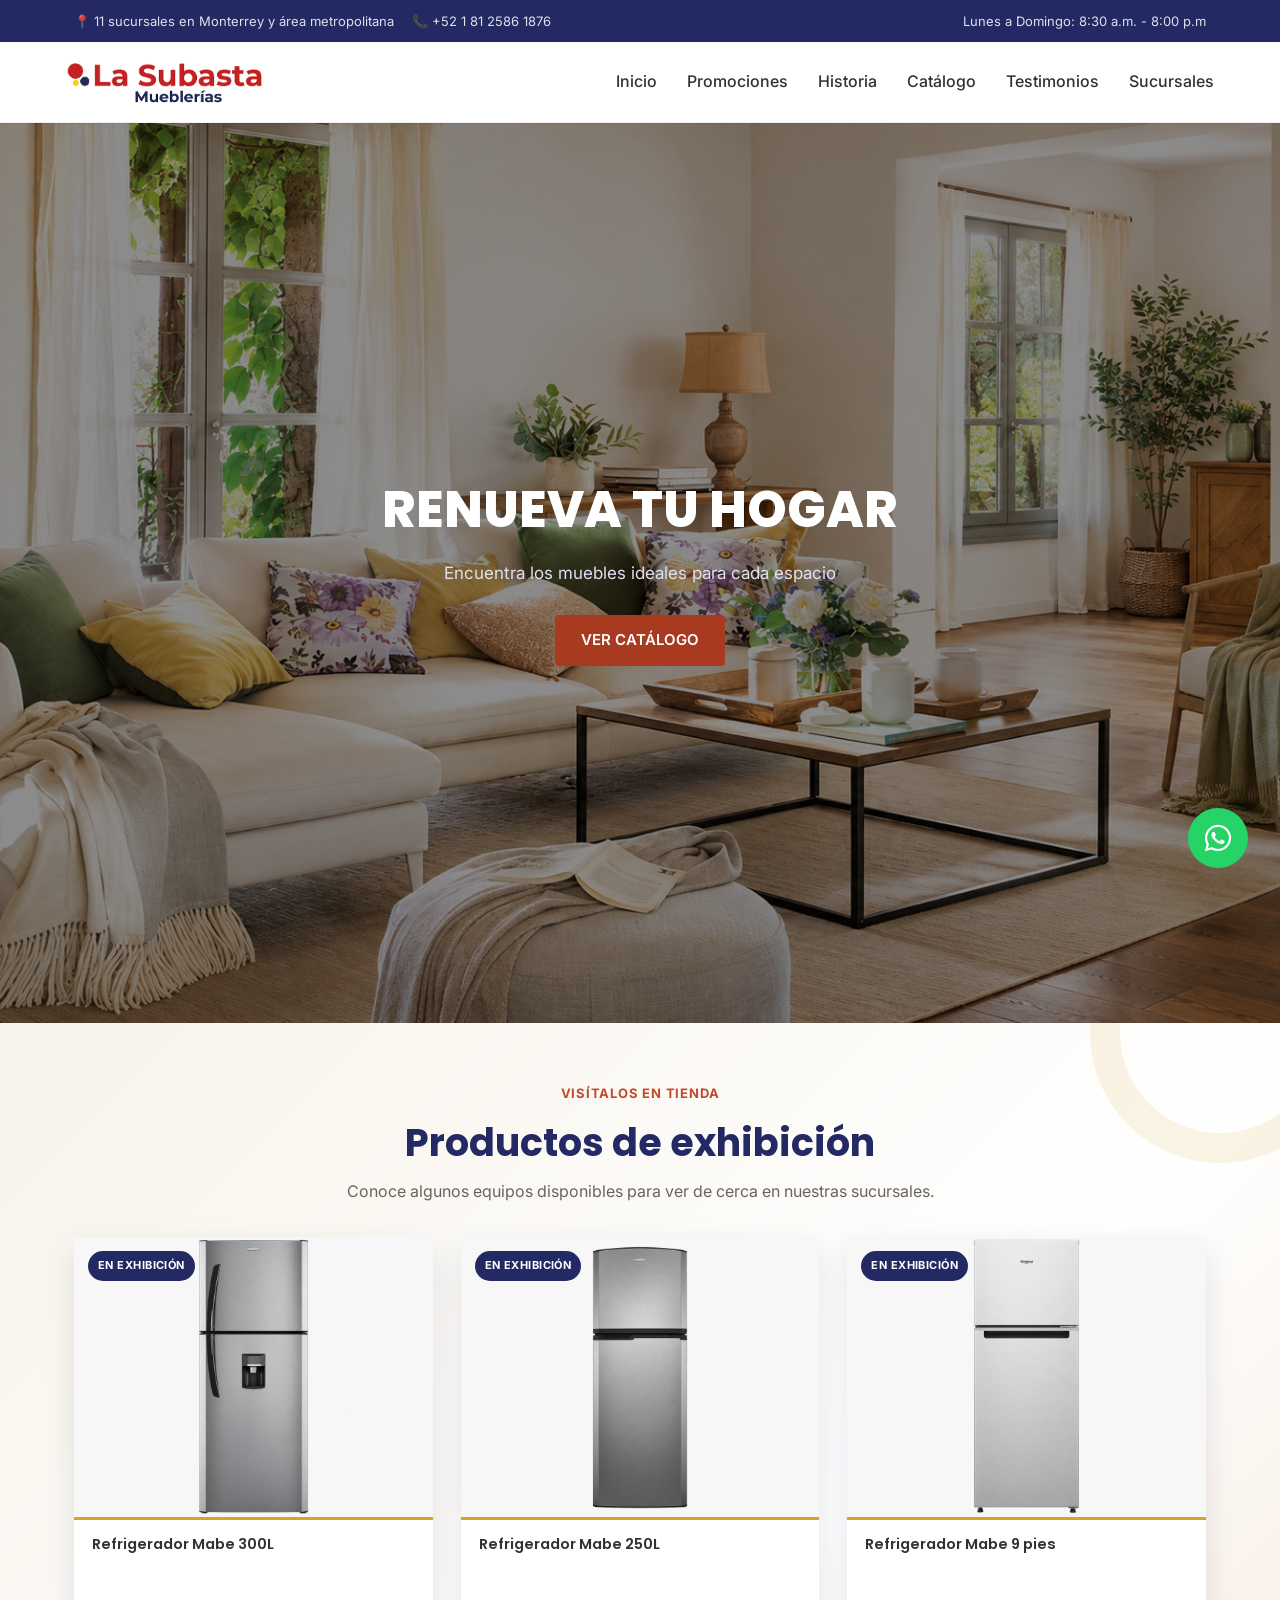
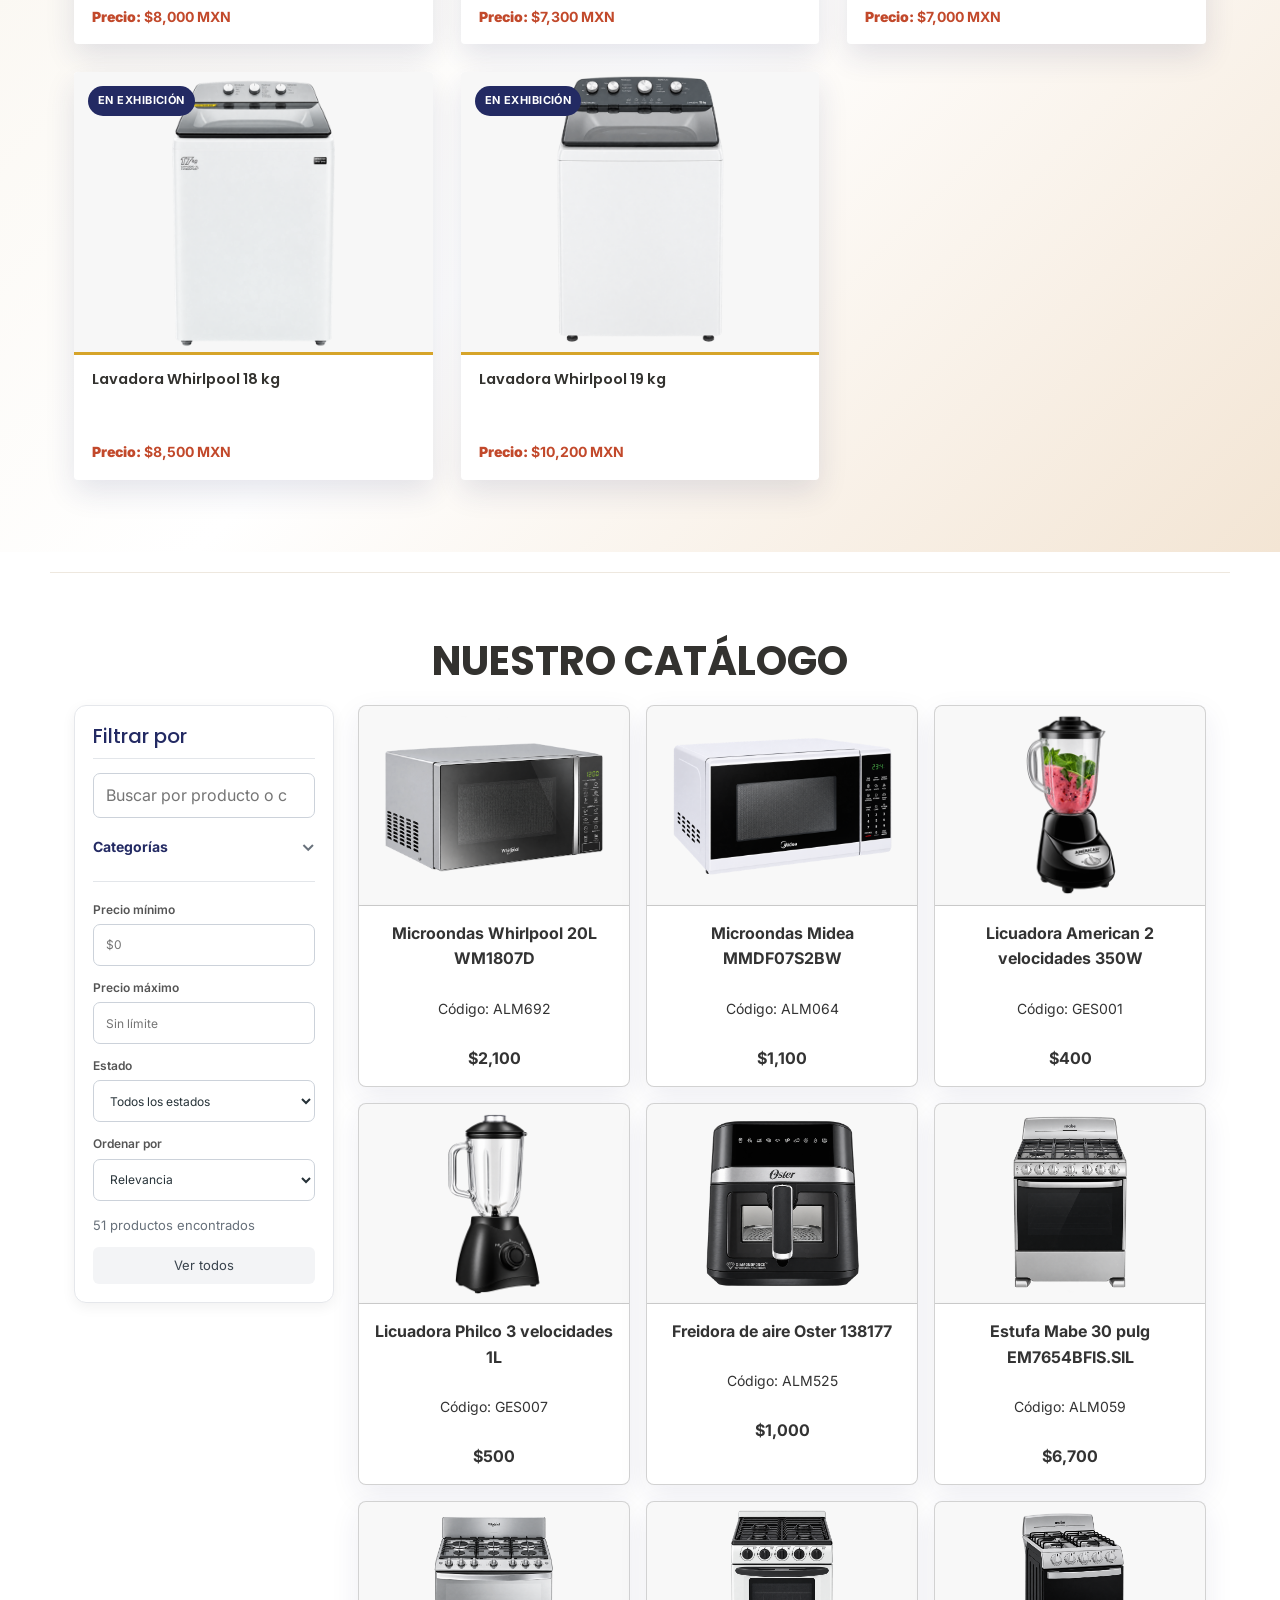
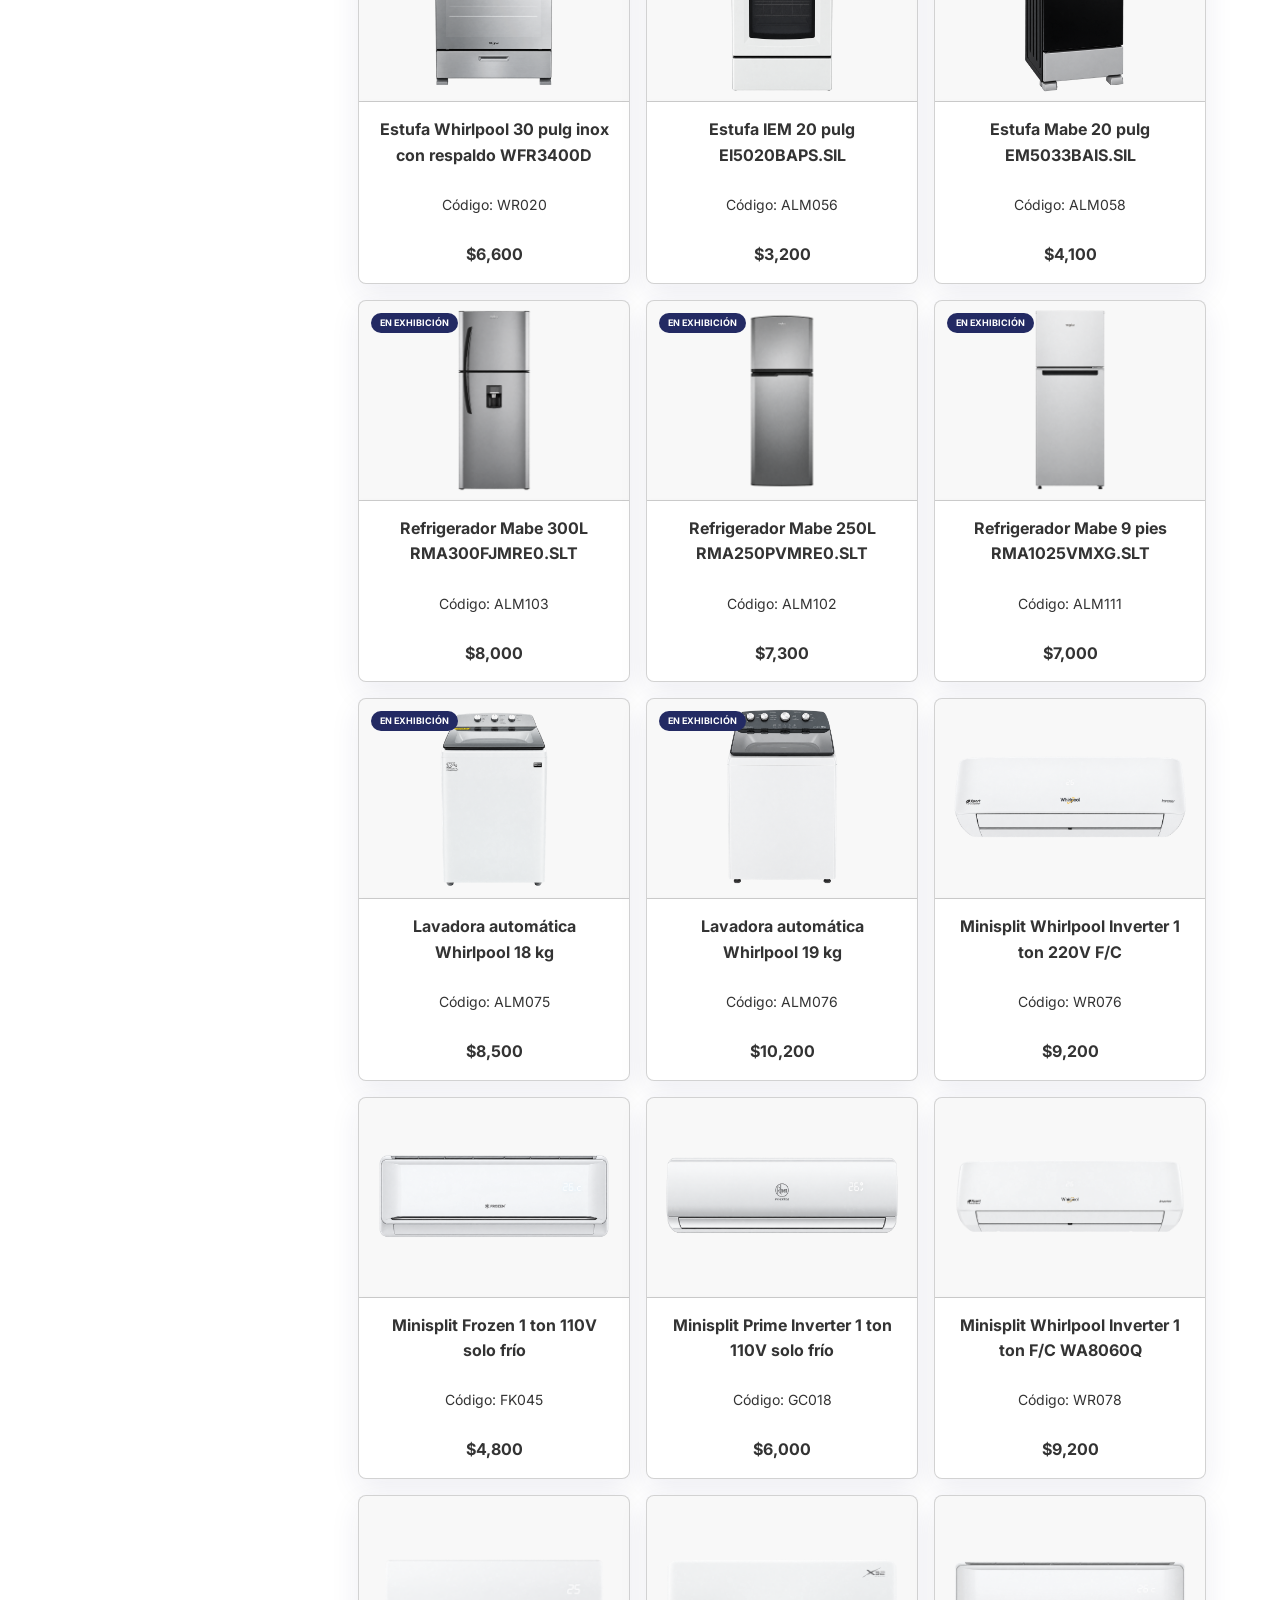
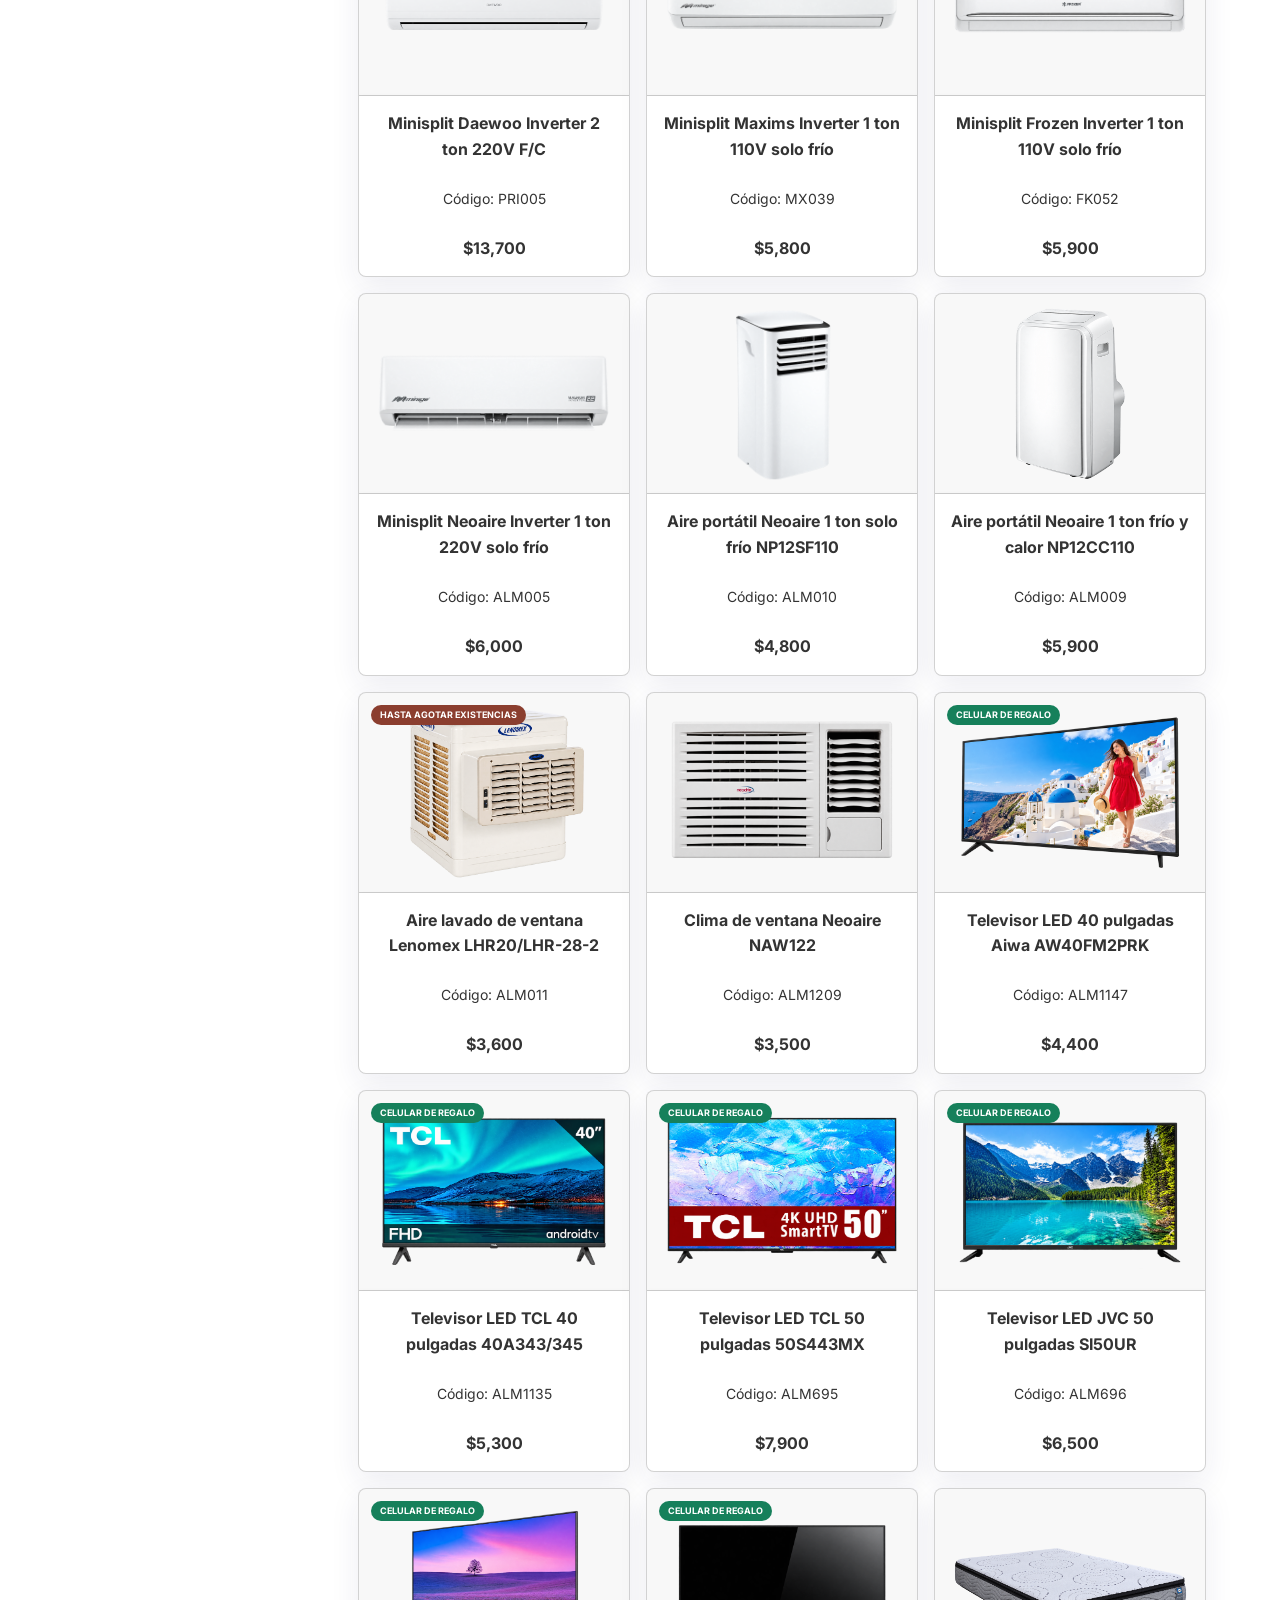
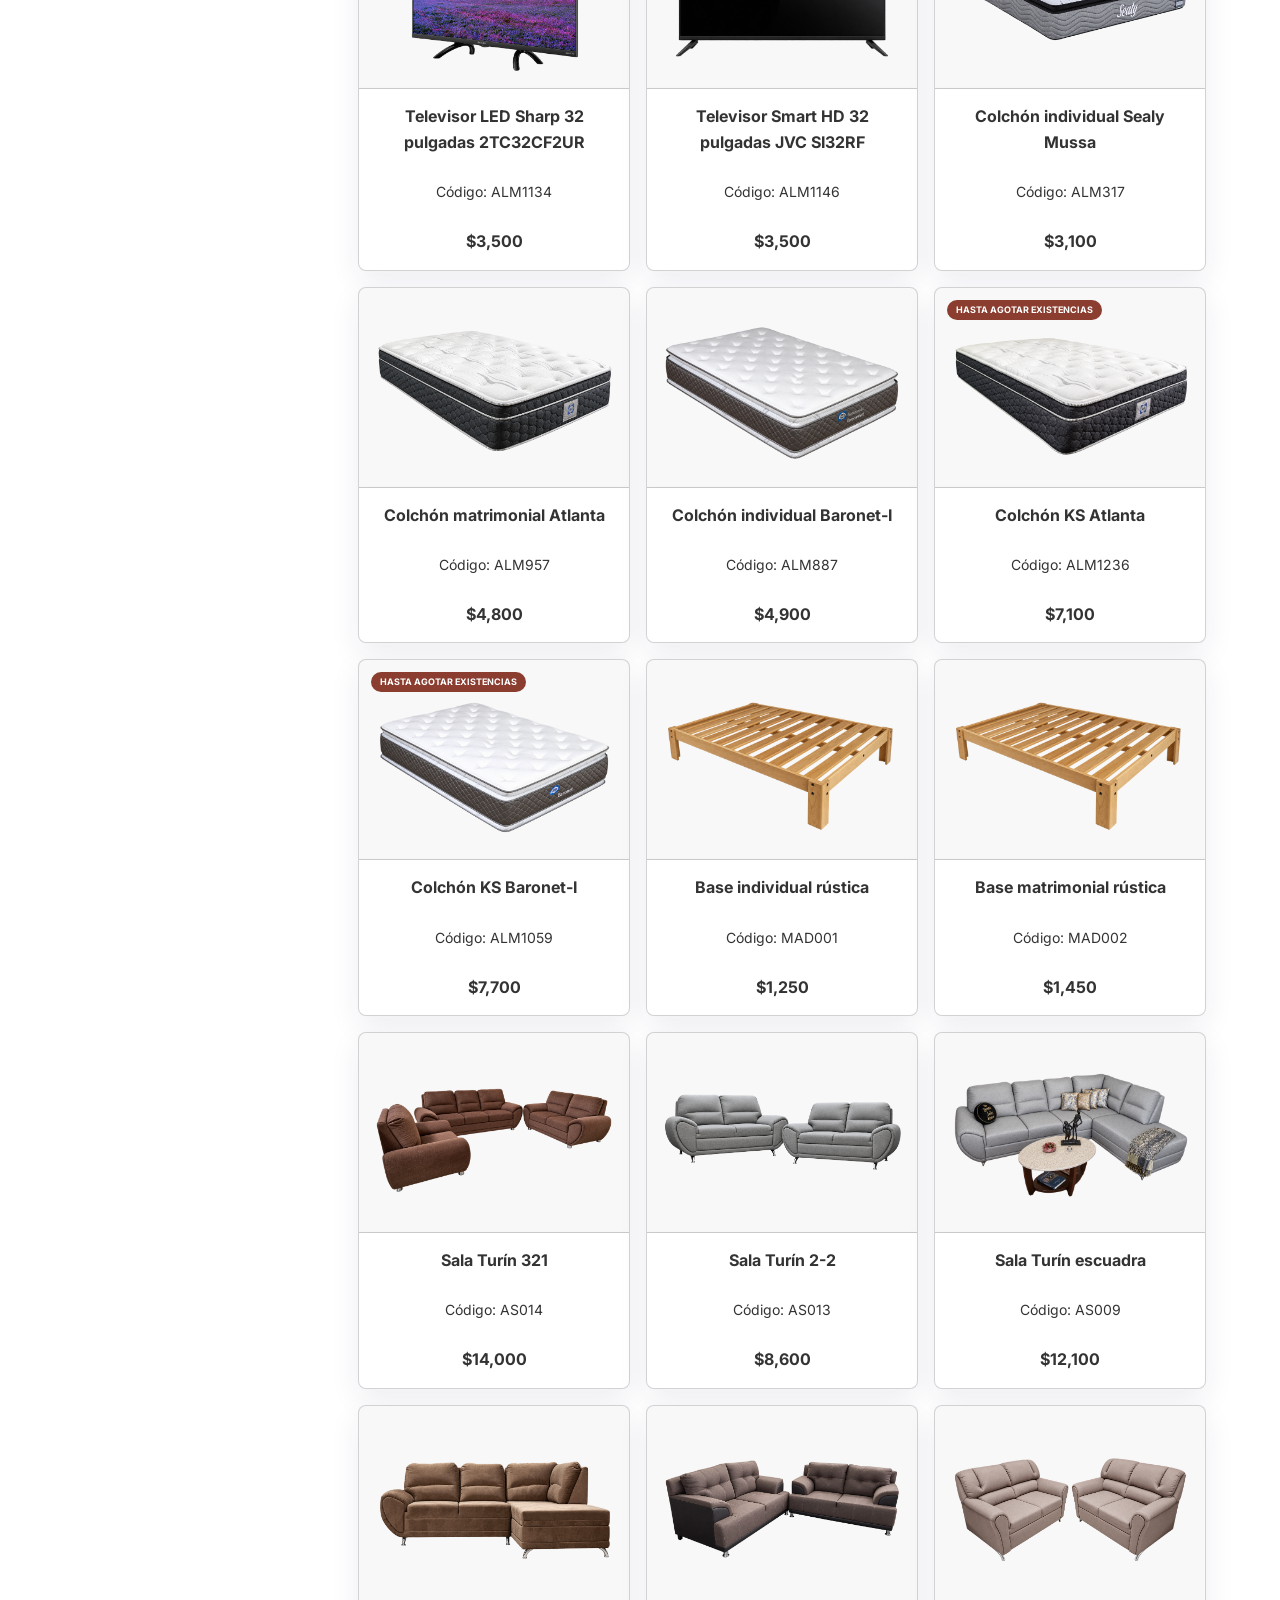
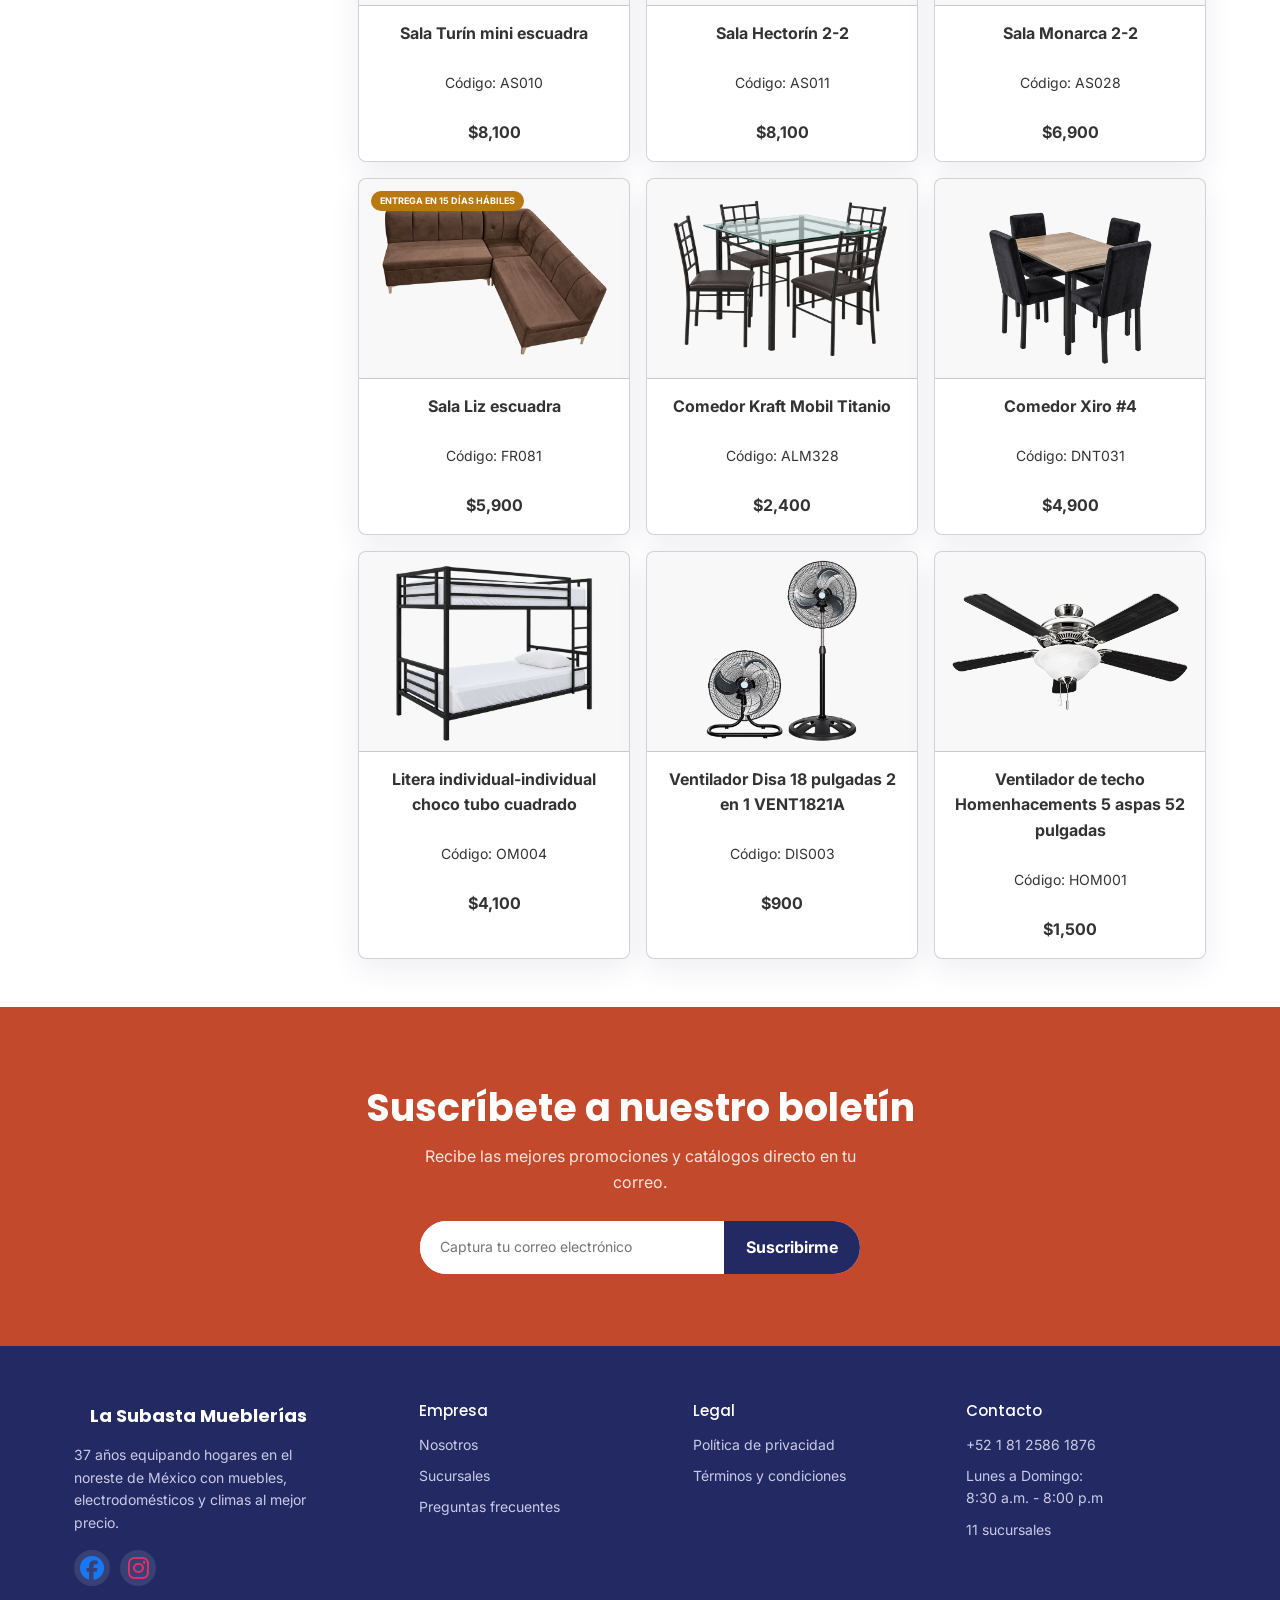
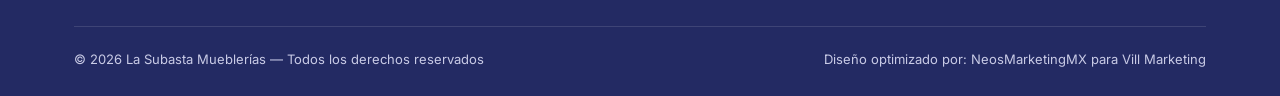
==== catalogo.html @ 4f31bf5c "Primer commit" ====
<!DOCTYPE html>
<html lang="es-MX">

<head>
    <meta charset="UTF-8">
    <meta name="viewport" content="width=device-width, initial-scale=1.0">
    <meta name="referrer" content="strict-origin-when-cross-origin">
    <meta name="author" content="Carlos Estrello - NeosMarketingMX ©">
    <title>La Subasta Mueblerías | Muebles, Electrodomésticos y Climas en Monterrey</title>
    <meta name="description"
        content="Más de 37 años vendiendo muebles, electrodomésticos y minisplits en el noreste de México. 11 sucursales, crédito directo sin buró, entrega inmediata.">
    <link rel="icon" type="image/png" href="img/LOGO SUBASTA PNG.png">
    <link rel="apple-touch-icon" href="img/LOGO SUBASTA PNG.png">
    <link rel="canonical" href="https://lasubastamueblerias.com.mx/catalogo.html">
    <meta property="og:type" content="website">
    <meta property="og:site_name" content="La Subasta Mueblerías">
    <meta property="og:title" content="Catálogo | La Subasta Mueblerías">
    <meta property="og:description" content="Consulta nuestro catálogo de muebles, electrodomésticos y climas.">
    <meta property="og:url" content="https://lasubastamueblerias.com.mx/catalogo.html">
    <meta property="og:image" content="https://lasubastamueblerias.com.mx/img/LOGO%20SUBASTA%20PNG.png">
    <link rel="preconnect" href="https://fonts.googleapis.com">
    <link rel="preload" as="image" href="img/lasubasta.png" fetchpriority="high">
    <link
        href="https://fonts.googleapis.com/css2?family=Poppins:wght@400;500;600;700;800&family=Inter:wght@400;500;600&display=swap"
        rel="stylesheet">
    <link rel="stylesheet" href="https://cdn.jsdelivr.net/npm/bootstrap@5.3.2/dist/css/bootstrap.min.css">

    <!-- Google Tag Manager -->
    <script>
        (function (w, d, s, l, i) {
            w[l] = w[l] || [];
            w[l].push({ 'gtm.start': new Date().getTime(), event: 'gtm.js' });
            var f = d.getElementsByTagName(s)[0],
                j = d.createElement(s),
                dl = l != 'dataLayer' ? '&l=' + l : '';
            j.async = true;
            j.src = 'https://www.googletagmanager.com/gtm.js?id=' + i + dl;
            f.parentNode.insertBefore(j, f);
        })(window, document, 'script', 'dataLayer', 'GTM-PHJCK8K2');
    </script>
    <!-- End Google Tag Manager -->

    <link rel="stylesheet" href="style.css">
    <link rel="stylesheet" href="https://cdnjs.cloudflare.com/ajax/libs/font-awesome/6.5.0/css/all.min.css" />

</head>

<body>
    <!-- Google Tag Manager (noscript) -->
    <noscript><iframe src="https://www.googletagmanager.com/ns.html?id=GTM-PHJCK8K2" height="0" width="0"
            style="display:none;visibility:hidden"></iframe></noscript>
    <!-- End Google Tag Manager (noscript) -->

    <div class="topbar">
        <div class="container">
            <div class="topbar-links">
                <span><a href="index.html#sucursales">📍 11 sucursales en Monterrey y área metropolitana</a></span>
                <span><a href="https://wa.me/5218125861876" target="_blank" data-ubicacion="header">📞 +52 1 81 2586 1876</a></span>
            </div>
            <div class="topbar-links">
                <span>Lunes a Domingo: 8:30 a.m. - 8:00 p.m</span>
            </div>
        </div>
    </div>

    <!-- ============ HEADER ============ -->
    <header class="site">
        <div class="container nav">
            <a href="index.html" class="logo">
                <img src="img/lasubastalogo.png" alt="La Subasta Mueblerías">
            </a>

            <nav class="menu">
                <a href="index.html">Inicio</a>
                <a href="index.html#Promociones">Promociones</a>
                <a href="index.html#historia">Historia</a>
                <a href="catalogo.html">Catálogo</a>
                <a href="index.html#testimonios">Testimonios</a>
                <a href="index.html#sucursales">Sucursales</a>
                <!--<a href="index.html#credito">Tramita tu crédito</a>-->
            </nav>
            <!--
            <div class="nav-cta">
                <a href="#credito" class="btn btn-primary">Tramita tu crédito</a>
            </div>
            -->
            <button class="burger">☰</button>
        </div>
    </header>

    <!-- ============ HERO ============ -->
    <section class="hero catalogo" id="inicio">
        <div class="hero-content">
            <h1>RENUEVA TU HOGAR</h1>
            <p>Encuentra los muebles ideales para cada espacio</p>
            <a href="#catalogo" class="btn btn-primary">VER CATÁLOGO</a>
        </div>
    </section>

    <!-- ============ PRODUCTOS DE EXHIBICIÓN ============ -->
    <section class="section productos-exhibicion" style="padding-top:60px">
        <div class="container">
            <p class="eyebrow center">Visítalos en tienda</p>
            <h2 class="section-title center">Productos de exhibición</h2>
            <p class="section-desc center">Conoce algunos equipos disponibles para ver de cerca en nuestras sucursales.
            </p>
            <div class="prod-grid">
                <div class="prod-card" data-producto="ALM103" tabindex="0" role="button">
                    <span class="exhibicion-badge">En exhibición</span>
                    <div class="prod-thumb">
                        <img src="img/cataloto/REFRIGERADOR MABE 300L RMA300FJMRE0.SLT.png" alt="Refrigerador Mabe 300L"
                            loading="lazy">
                    </div>
                    <div class="prod-body">
                        <h4>Refrigerador Mabe 300L</h4>
                    </div>
                    <div class="prod-price"><b>Precio:</b> $8,000 MXN</div>
                </div>

                <div class="prod-card" data-producto="ALM102" tabindex="0" role="button">
                    <span class="exhibicion-badge">En exhibición</span>
                    <div class="prod-thumb">
                        <img src="img/cataloto/REFRIGERADOR MABE 250L RMA250PVMRE0.SLT.png" alt="Refrigerador Mabe 250L"
                            loading="lazy">
                    </div>
                    <div class="prod-body">
                        <h4>Refrigerador Mabe 250L</h4>
                    </div>
                    <div class="prod-price"><b>Precio:</b> $7,300 MXN</div>
                </div>

                <div class="prod-card" data-producto="ALM111" tabindex="0" role="button">
                    <span class="exhibicion-badge">En exhibición</span>
                    <div class="prod-thumb">
                        <img src="img/cataloto/REFRIGERADOR MABE 9 PIES RMA1025VMXG.SLT.png"
                            alt="Refrigerador Mabe 9 pies" loading="lazy">
                    </div>
                    <div class="prod-body">
                        <h4>Refrigerador Mabe 9 pies</h4>
                    </div>
                    <div class="prod-price"><b>Precio:</b> $7,000 MXN</div>
                </div>

                <div class="prod-card" data-producto="ALM075" tabindex="0" role="button">
                    <span class="exhibicion-badge">En exhibición</span>
                    <div class="prod-thumb">
                        <img src="img/cataloto/LAVADORA AUTOMATICA WHIRLPOOL 18KG 8MWTW1823WJM.BLA.png"
                            alt="Lavadora Whirlpool 18 kg" loading="lazy">
                    </div>
                    <div class="prod-body">
                        <h4>Lavadora Whirlpool 18 kg</h4>
                    </div>
                    <div class="prod-price"><b>Precio:</b> $8,500 MXN</div>
                </div>

                <div class="prod-card" data-producto="ALM076" tabindex="0" role="button">
                    <span class="exhibicion-badge">En exhibición</span>
                    <div class="prod-thumb">
                        <img src="img/cataloto/LAVADORA AUTOMATICA WHIRLPOOL 19KG 8MWTW1934WJM.BLA.png"
                            alt="Lavadora Whirlpool 19 kg" loading="lazy">
                    </div>
                    <div class="prod-body">
                        <h4>Lavadora Whirlpool 19 kg</h4>
                    </div>
                    <div class="prod-price"><b>Precio:</b> $10,200 MXN</div>
                </div>
            </div>
        </div>
    </section>

    <section id="catalogo" class="container features">
        <div class="row">
            <div class="col-lg-12 text-center">
                <div class="navy-line"></div>
                <h1 class="h1-contenido font-icon">
                    <span><strong>NUESTRO CATÁLOGO</strong></span>
                </h1>
            </div>

            <div class="catalogo-layout">
                <aside class="catalogo-herramientas" aria-label="Herramientas de búsqueda del catálogo">
                    <h2 class="catalogo-filtros-titulo">Filtrar por</h2>
                    <label class="catalogo-busqueda">
                        <span class="visually-hidden">Buscar productos</span>
                        <input id="buscarCatalogo" type="search" placeholder="Buscar por producto o código"
                            autocomplete="off">
                    </label>
                    <details class="catalogo-categorias">
                        <summary>Categorías</summary>
                        <div id="filtroCategorias"></div>
                    </details>
                    <div class="catalogo-filtros">
                        <label>
                            <span>Precio mínimo</span>
                            <input id="precioMinimo" type="number" min="0" step="100" placeholder="$0">
                        </label>
                        <label>
                            <span>Precio máximo</span>
                            <input id="precioMaximo" type="number" min="0" step="100" placeholder="Sin límite">
                        </label>
                        <label>
                            <span>Estado</span>
                            <select id="filtroEstado">
                                <option value="todos">Todos los estados</option>
                                <option value="exhibicion">En exhibición</option>
                                <option value="agotamiento">Hasta agotar existencias</option>
                                <option value="entrega">Entrega en 15 días</option>
                                <option value="regalo">Celular de regalo</option>
                            </select>
                        </label>
                        <label>
                            <span>Ordenar por</span>
                            <select id="ordenCatalogo">
                                <option value="relevancia">Relevancia</option>
                                <option value="precio-menor">Precio: menor a mayor</option>
                                <option value="precio-mayor">Precio: mayor a menor</option>
                                <option value="nombre">Nombre: A-Z</option>
                            </select>
                        </label>
                    </div>
                    <div class="catalogo-resultados">
                        <span id="contadorCatalogo" aria-live="polite"></span>
                        <button id="verTodoCatalogo" type="button" class="catalogo-limpiar">Ver todos</button>
                    </div>
                </aside>

                <div id="contenidos" class="catalogo-resultados-grid">
                    <div class="row">

                        <div id="contenido1" class="contenido col-lg-12">
                            <div class="row text-center">
                                <div class="col-sm-3">
                                    <div class="card">
                                        <div class="card-header">
                                            <img src="img/cataloto/AIRE ACONDICIONADO PORTATIL NEOAIRE 1TON FC NP12CC110.png"
                                                class="img-responsive" />
                                        </div>
                                    </div>
                                    <div class="card-body">
                                        <span class="navy"><strong>AIRE ACONDICIONADO PORTATIL NEOAIRE 1TON FC
                                                NP12CC110</strong></span><br />
                                        Características<br />
                                        <strong>S/. 5,00</strong>

                                    </div>
                                </div>
                            </div>

                            <div class="col-sm-3">
                                <div class="card">
                                    <div class="card-header">
                                        <img src="img/cataloto/AIRE ACONDICIONADO PORTATIL NEOAIRE 1TON SF NP12SF110.png"
                                            class="img-responsive" />
                                    </div>
                                    <div class="card-body">
                                        <span class="navy"><strong>AIRE ACONDICIONADO PORTATIL NEOAIRE 1TON SF
                                                NP12SF110</strong></span><br />
                                        Características<br />
                                        <strong>S/. 8,00</strong>

                                    </div>
                                </div>
                            </div>

                            <div class="col-sm-3">
                                <div class="card">
                                    <div class="card-header">
                                        <img src="img/cataloto/AIRE LAVADO DE VENTANA LENOMEX LHR20. LHR-28-2.png"
                                            class="img-responsive" />
                                    </div>
                                    <div class="card-body">
                                        <span class="navy"><strong>AIRE LAVADO DE VENTANA LENOMEX LHR20.
                                                LHR-28-2</strong></span><br />
                                        Carácteristicas<br />
                                        <strong>S/. 5,00</strong>

                                    </div>
                                </div>
                            </div>

                            <div class="col-sm-3">
                                <div class="card">
                                    <div class="card-header">
                                        <img src="img/cataloto/CLIMA DE VENTANA NEOAIRE NAW122.png"
                                            class="img-responsive" />
                                    </div>
                                    <div class="card-body">
                                        <span class="navy"><strong>CLIMA DE VENTANA NEOAIRE NAW122</strong></span><br />
                                        Carácteristicas<br />
                                        <strong>S/. 5,00</strong>

                                    </div>
                                </div>
                            </div>

                            <div class="col-sm-3">
                                <div class="card">
                                    <div class="card-header">
                                        <img src="img/cataloto/DISA 18 PULG 2 EN 1 VENT1821A.png"
                                            class="img-responsive" />
                                    </div>
                                    <div class="card-body">
                                        <span class="navy"><strong>DISA 18 PULG 2 EN 1 VENT1821A</strong></span><br />
                                        Carácteristicas<br />
                                        <strong>S/. 5,00</strong>

                                    </div>
                                </div>
                            </div>

                            <div class="col-sm-3">
                                <div class="card">
                                    <div class="card-header">
                                        <img src="img/cataloto/MINISPLIT DAEWOO INVERTER 2TON 220V FV.png"
                                            class="img-responsive" />
                                    </div>
                                    <div class="card-body">
                                        <span class="navy"><strong>MINISPLIT DAEWOO INVERTER 2TON 220V
                                                FV</strong></span><br />
                                        Carácteristicas<br />
                                        <strong>S/. 5,00</strong>

                                    </div>
                                </div>
                            </div>

                            <div class="col-sm-3">
                                <div class="card">
                                    <div class="card-header">
                                        <img src="img/cataloto/MINISPLIT FROZEN 1TON 110V SOLO FRIO.png"
                                            class="img-responsive" />
                                    </div>
                                    <div class="card-body">
                                        <span class="navy"><strong>MINISPLIT FROZEN 1TON 110V SOLO
                                                FRIO</strong></span><br />
                                        Carácteristicas<br />
                                        <strong>S/. 5,00</strong>

                                    </div>
                                </div>
                            </div>

                            <div class="col-sm-3">
                                <div class="card">
                                    <div class="card-header">
                                        <img src="img/cataloto/MINISPLIT FROZEN INVERTER 1TON 110V SF.png"
                                            class="img-responsive" />

                                    </div>
                                    <div class="card-body">
                                        <span class="navy"><strong>MINISPLIT FROZEN INVERTER 1TON 110V
                                                SF</strong></span><br />
                                        Carácteristicas<br />
                                        <strong>S/. 5,00</strong>

                                    </div>
                                </div>
                            </div>

                            <div class="col-sm-3">
                                <div class="card">
                                    <div class="card-header">
                                        <img src="img/cataloto/MINISPLIT MAXIS INVERTER 1 TON 110V SF.png"
                                            class="img-responsive" />
                                    </div>
                                    <div class="card-body">
                                        <span class="navy"><strong>MINISPLIT MAXIS INVERTER 1 TON 110V
                                                SF</strong></span><br />
                                        Carácteristicas<br />
                                        <strong>S/. 5,00</strong>

                                    </div>
                                </div>
                            </div>

                            <div class="col-sm-3">
                                <div class="card">
                                    <div class="card-header">
                                        <img src="img/cataloto/MINISPLIT NEOAIRE INVERTER 1TON 22OV SF.png"
                                            class="img-responsive" />
                                    </div>
                                    <div class="card-body">
                                        <span class="navy"><strong>MINISPLIT NEOAIRE INVERTER 1TON 22OV
                                                SF</strong></span><br />
                                        Carácteristicas<br />
                                        <strong>S/. 5,00</strong>

                                    </div>
                                </div>
                            </div>

                            <div class="col-sm-3">
                                <div class="card">
                                    <div class="card-header">
                                        <img src="img/cataloto/MINISPLIT PRIME INVERTER 1TON 110V SF.png"
                                            class="img-responsive" />
                                    </div>
                                    <div class="card-body">
                                        <span class="navy"><strong>MINISPLIT PRIME INVERTER 1TON 110V
                                                SF</strong></span><br />
                                        Carácteristicas<br />
                                        <strong>S/. 5,00</strong>

                                    </div>
                                </div>
                            </div>

                            <div class="col-sm-3">
                                <div class="card">
                                    <div class="card-header">
                                        <img src="img/cataloto/MINISPLIT WHIRLPOOL INVERTER 1 TON 110V FC.png"
                                            class="img-responsive" />
                                    </div>
                                    <div class="card-body">
                                        <span class="navy"><strong>MINISPLIT WHIRLPOOL INVERTER 1 TON 110V
                                                FC</strong></span><br />
                                        Carácteristicas<br />
                                        <strong>S/. 5,00</strong>

                                    </div>
                                </div>
                            </div>

                            <div class="col-sm-3">
                                <div class="card">
                                    <div class="card-header">
                                        <img src="img/cataloto/MINISPLIT WHIRLPOOL IVERTER 1TON 220V FC WA8060Q.png"
                                            class="img-responsive" />
                                    </div>
                                    <div class="card-body">
                                        <span class="navy"><strong>MINISPLIT WHIRLPOOL IVERTER 1TON 220V FC
                                                WA8060Q</strong></span><br />
                                        Carácteristicas<br />
                                        <strong>S/. 5,00</strong>

                                    </div>
                                </div>
                            </div>

                            <div class="col-sm-3">
                                <div class="card">
                                    <div class="card-header">
                                        <img src="img/cataloto/MINISPLIT NEOAIRE INVERTER 1TON 22OV SF.png"
                                            class="img-responsive" />
                                    </div>
                                    <div class="card-body">
                                        <span class="navy"><strong>MINISPLIT NEOAIRE INVERTER 1TON 22OV
                                                SF</strong></span><br />
                                        Carácteristicas<br />
                                        <strong>S/. 5,00</strong>

                                    </div>
                                </div>
                            </div>

                        </div>
                    </div>

                    <div id="contenido2" class="contenido col-lg-12">
                        <div class="row text-center">
                            <div class="col-sm-3">
                                <div class="card">
                                    <div class="card-header">
                                        <img src="img/cataloto/COLCHON INDIVIDUAL SEALY MUSSA.png"
                                            class="img-responsive" />
                                    </div>
                                    <div class="card-body">
                                        <span class="navy"><strong>COLCHON INDIVIDUAL SEALY MUSSA</strong></span><br />
                                        Características<br />
                                        <strong>S/. 5,00</strong>

                                    </div>
                                </div>
                            </div>

                            <div class="col-sm-3">
                                <div class="card">
                                    <div class="card-header">
                                        <img src="img/cataloto/COLCHON KS ATLANTA.png" class="img-responsive" />
                                    </div>
                                    <div class="card-body">
                                        <span class="navy"><strong>COLCHON KS ATLANTA</strong></span><br />
                                        Características<br />
                                        <strong>S/. 8,00</strong>

                                    </div>
                                </div>
                            </div>

                            <div class="col-sm-3">
                                <div class="card">
                                    <div class="card-header">
                                        <img src="img/cataloto/COLCHON KS BARONET-I INDIVIDUAL.png"
                                            class="img-responsive" />
                                    </div>
                                    <div class="card-body">
                                        <span class="navy"><strong>COLCHON KS BARONET-I INDIVIDUAL</strong></span><br />
                                        Carácteristicas<br />
                                        <strong>S/. 5,00</strong>

                                    </div>
                                </div>
                            </div>

                            <div class="col-sm-3">
                                <div class="card">
                                    <div class="card-header">
                                        <img src="img/cataloto/COLCHON KS BARONET-I.png" class="img-responsive" />
                                    </div>
                                    <div class="card-body">
                                        <span class="navy"><strong>COLCHON KS BARONET-I <br /></strong></span><br />
                                        Carácteristicas<br />
                                        <strong>S/. 14,00</strong>

                                    </div>
                                </div>
                            </div>

                            <div class="col-sm-3">
                                <div class="card">
                                    <div class="card-header">
                                        <img src="img/cataloto/COLCHON MATRIMONIAL ATLANTA.png"
                                            class="img-responsive" />
                                    </div>
                                    <div class="card-body">
                                        <span class="navy"><strong>COLCHON MATRIMONIAL ATLANTA</strong></span><br />
                                        Características<br />
                                        <strong>S/. 8,00</strong>

                                    </div>
                                </div>
                            </div>

                            <div class="row text-center">
                                <div class="col-sm-3">
                                    <div class="card">
                                        <div class="card-header">
                                            <img src="img/cataloto/BASE RUSTICA.png" class="img-responsive" />
                                        </div>
                                        <div class="card-body">
                                            <span class="navy"><strong>BASE RUSTICA</strong></span><br />
                                            Características<br />
                                            <strong>S/. 5,00</strong>

                                        </div>
                                    </div>
                                </div>
                            </div>
                        </div>
                    </div>

                    <div id="contenido3" class="contenido col-lg-12">
                        <div class="row text-center">
                            <div class="col-sm-3">
                                <div class="card">
                                    <div class="card-header">
                                        <img src="img/cataloto/COMEDOR KRAFT MOBIL TITANIO.png"
                                            class="img-responsive" />
                                    </div>
                                    <div class="card-body">
                                        <span class="navy"><strong>COMEDOR KRAFT MOBIL TITANIO</strong></span><br />
                                        Características<br />
                                        <strong>S/. 5,00</strong>

                                    </div>
                                </div>
                            </div>

                            <div class="col-sm-3">
                                <div class="card">
                                    <div class="card-header">
                                        <img src="img/cataloto/COMEDOR XIRO 4.png" class="img-responsive" />
                                    </div>
                                    <div class="card-body">
                                        <span class="navy"><strong>COMEDOR XIRO 4</strong></span><br />
                                        Características<br />
                                        <strong>S/. 8,00</strong>

                                    </div>
                                </div>
                            </div>
                        </div>
                    </div>

                    <div id="contenido4" class="contenido col-lg-12">
                        <div class="row text-center">
                            <div class="col-sm-3">
                                <div class="card">
                                    <div class="card-header">
                                        <img src="img/cataloto/ESTUFA IEM 20 PULG EI5020BAPS.SIL.png"
                                            class="img-responsive" />
                                        <!-- 
                                        <span class="price-tag">S/.5</span>
                                         -->
                                    </div>
                                    <div class="card-body">
                                        <span class="navy"><strong>ESTUFA IEM 20 PULG
                                                EI5020BAPS.SIL</strong></span><br />
                                        Características<br />
                                        <strong>S/. 5,00</strong>

                                    </div>
                                </div>
                            </div>

                            <div class="col-sm-3">
                                <div class="card">
                                    <div class="card-header">
                                        <img src="img/cataloto/ESTUFA MABE 20 PULG EM5033BAIS.SILIL.png"
                                            class="img-responsive" />
                                    </div>
                                    <div class="card-body">
                                        <span class="navy"><strong>ESTUFA MABE 20 PULG
                                                EM5033BAIS.SILIL</strong></span><br />
                                        Características<br />
                                        <strong>S/. 8,00</strong>

                                    </div>
                                </div>
                            </div>

                            <div class="col-sm-3">
                                <div class="card">
                                    <div class="card-header">
                                        <img src="img/cataloto/ESTUFA MABE 30 PULG EM7654BFIS.SIL.png"
                                            class="img-responsive" />
                                    </div>
                                    <div class="card-body">
                                        <span class="navy"><strong>ESTUFA MABE 30 PULG
                                                EM7654BFIS.SIL</strong></span><br />
                                        Carácteristicas<br />
                                        <strong>S/. 5,00</strong>

                                    </div>
                                </div>
                            </div>

                            <div class="col-sm-3">
                                <div class="card">
                                    <div class="card-header">
                                        <img src="img/cataloto/WHIRLPOOL 30 INOX RESPALDO WFR3400D.png"
                                            class="img-responsive" />
                                    </div>
                                    <div class="card-body">
                                        <span class="navy"><strong>WHIRLPOOL 30 INOX RESPALDO
                                                WFR3400D</strong></span><br />
                                        Carácteristicas<br />
                                        <strong>S/. 5,00</strong>

                                    </div>
                                </div>
                            </div>

                            <div class="col-sm-3">
                                <div class="card">
                                    <div class="card-header">
                                        <img src="img/cataloto/FREIDORA DE AIRE OSTER 138177.png"
                                            class="img-responsive" />
                                    </div>
                                    <div class="card-body">
                                        <span class="navy"><strong>FREIDORA DE AIRE OSTER
                                                138177<br /></strong></span><br />
                                        Carácteristicas<br />
                                        <strong>S/. 14,00</strong>

                                    </div>
                                </div>
                            </div>
                        </div>
                    </div>

                    <div id="contenido5" class="contenido col-lg-12">
                        <div class="row text-center">
                            <div class="col-sm-3">
                                <div class="card">
                                    <div class="card-header">
                                        <img src="img/cataloto/LAVADORA AUTOMATICA WHIRLPOOL 18KG 8MWTW1823WJM.BLA.png"
                                            class="img-responsive" />
                                    </div>
                                    <div class="card-body">
                                        <span class="navy"><strong>LAVADORA AUTOMATICA WHIRLPOOL 18KG
                                                8MWTW1823WJM.BLA</strong></span><br />
                                        Características<br />
                                        <strong>S/. 5,00</strong>

                                    </div>
                                </div>
                            </div>

                            <div class="col-sm-3">
                                <div class="card">
                                    <div class="card-header">
                                        <img src="img/cataloto/LAVADORA AUTOMATICA WHIRLPOOL 19KG 8MWTW1934WJM.BLA.png"
                                            class="img-responsive" />
                                    </div>
                                    <div class="card-body">
                                        <span class="navy"><strong>LAVADORA AUTOMATICA WHIRLPOOL 19KG
                                                8MWTW1934WJM.BLA</strong></span><br />
                                        Características<br />
                                        <strong>S/. 8,00</strong>

                                    </div>
                                </div>
                            </div>
                        </div>
                    </div>

                    <div id="contenido6" class="contenido col-lg-12">
                        <div class="row text-center">
                            <div class="col-sm-3">
                                <div class="card">
                                    <div class="card-header">
                                        <img src="img/cataloto/REFRIGERADOR MABE 9 PIES RMA1025VMXG.SLT.png"
                                            class="img-responsive" />
                                    </div>
                                    <div class="card-body">
                                        <span class="navy"><strong>REFRIGERADOR MABE 9 PIES
                                                RMA1025VMXG.SLT</strong></span><br />
                                        Características<br />
                                        <strong>S/. 5,00</strong>

                                    </div>
                                </div>
                            </div>

                            <div class="col-sm-3">
                                <div class="card">
                                    <div class="card-header">
                                        <img src="img/cataloto/REFRIGERADOR MABE 250L RMA250PVMRE0.SLT.png"
                                            class="img-responsive" />
                                    </div>
                                    <div class="card-body">
                                        <span class="navy"><strong>REFRIGERADOR MABE 250L
                                                RMA250PVMRE0.SLT</strong></span><br />
                                        Características<br />
                                        <strong>S/. 8,00</strong>

                                    </div>
                                </div>
                            </div>

                            <div class="col-sm-3">
                                <div class="card">
                                    <div class="card-header">
                                        <img src="img/cataloto/REFRIGERADOR MABE 300L RMA300FJMRE0.SLT.png"
                                            class="img-responsive" />
                                    </div>
                                    <div class="card-body">
                                        <span class="navy"><strong>REFRIGERADOR MABE 300L
                                                RMA300FJMRE0.SLT</strong></span><br />
                                        Características<br />
                                        <strong>S/. 8,00</strong>

                                    </div>
                                </div>
                            </div>
                        </div>
                    </div>

                    <div id="contenido7" class="contenido col-lg-12">
                        <div class="row text-center">
                            <div class="col-sm-3">
                                <div class="card">
                                    <div class="card-header">
                                        <img src="img/cataloto/SALA HECTORIN 22.png" class="img-responsive" />
                                    </div>
                                    <div class="card-body">
                                        <span class="navy"><strong>SALA HECTORIN 22</strong></span><br />
                                        Características<br />
                                        <strong>S/. 8,00</strong>

                                    </div>
                                </div>
                            </div>

                            <div class="col-sm-3">
                                <div class="card">
                                    <div class="card-header">
                                        <img src="img/cataloto/SALA LIZ ESCUADRA CAFE.png" class="img-responsive" />
                                    </div>
                                    <div class="card-body">
                                        <span class="navy"><strong>SALA LIZ ESCUADRA CAFE</strong></span><br />
                                        Características<br />
                                        <strong>S/. 8,00</strong>

                                    </div>
                                </div>
                            </div>

                            <div class="col-sm-3">
                                <div class="card">
                                    <div class="card-header">
                                        <img src="img/cataloto/SALA LIZ ESCUADRA GRIS.png" class="img-responsive" />
                                    </div>
                                    <div class="card-body">
                                        <span class="navy"><strong>SALA LIZ ESCUADRA GRIS</strong></span><br />
                                        Características<br />
                                        <strong>S/. 8,00</strong>

                                    </div>
                                </div>
                            </div>

                            <div class="col-sm-3">
                                <div class="card">
                                    <div class="card-header">
                                        <img src="img/cataloto/SALA LIZ ESCUADRA NEGRO.png" class="img-responsive" />
                                    </div>
                                    <div class="card-body">
                                        <span class="navy"><strong>SALA LIZ ESCUADRA NEGRO</strong></span><br />
                                        Características<br />
                                        <strong>S/. 8,00</strong>

                                    </div>
                                </div>
                            </div>

                            <div class="col-sm-3">
                                <div class="card">
                                    <div class="card-header">
                                        <img src="img/cataloto/SALA MONARCA 2-2.png" class="img-responsive" />
                                    </div>
                                    <div class="card-body">
                                        <span class="navy"><strong>SALA MONARCA 2-2</strong></span><br />
                                        Características<br />
                                        <strong>S/. 8,00</strong>

                                    </div>
                                </div>
                            </div>

                            <div class="col-sm-3">
                                <div class="card">
                                    <div class="card-header">
                                        <img src="img/cataloto/SALA TURIN 2-2.png" class="img-responsive" />
                                    </div>
                                    <div class="card-body">
                                        <span class="navy"><strong>SALA TURIN 2-2</strong></span><br />
                                        Características<br />
                                        <strong>S/. 8,00</strong>

                                    </div>
                                </div>
                            </div>

                            <div class="col-sm-3">
                                <div class="card">
                                    <div class="card-header">
                                        <img src="img/cataloto/SALA TURIN 321.png" class="img-responsive" />
                                    </div>
                                    <div class="card-body">
                                        <span class="navy"><strong>SALA TURIN 321</strong></span><br />
                                        Características<br />
                                        <strong>S/. 8,00</strong>

                                    </div>
                                </div>
                            </div>

                            <div class="col-sm-3">
                                <div class="card">
                                    <div class="card-header">
                                        <img src="img/cataloto/SALA TURIN ESCUADRA.png" class="img-responsive" />
                                    </div>
                                    <div class="card-body">
                                        <span class="navy"><strong>SALA TURIN ESCUADRA</strong></span><br />
                                        Características<br />
                                        <strong>S/. 8,00</strong>

                                    </div>
                                </div>
                            </div>

                            <div class="col-sm-3">
                                <div class="card">
                                    <div class="card-header">
                                        <img src="img/cataloto/SALA TURIN MINI ESCUADRA.png" class="img-responsive" />
                                    </div>
                                    <div class="card-body">
                                        <span class="navy"><strong>SALA TURIN MINI ESCUADRA</strong></span><br />
                                        Características<br />
                                        <strong>S/. 8,00</strong>

                                    </div>
                                </div>
                            </div>
                        </div>
                    </div>

                    <div id="contenido8" class="contenido col-lg-12">
                        <div class="row text-center">
                            <div class="col-sm-3">
                                <div class="card">
                                    <div class="card-header">
                                        <img src="img/cataloto/TELEVISOR LED 40 AIWA AW40FM2PRK.png"
                                            class="img-responsive" />
                                    </div>
                                    <div class="card-body">
                                        <span class="navy"><strong>TELEVISOR LED 40 AIWA
                                                AW40FM2PRK</strong></span><br />
                                        Características<br />
                                        <strong>S/. 8,00</strong>

                                    </div>
                                </div>
                            </div>

                            <div class="col-sm-3">
                                <div class="card">
                                    <div class="card-header">
                                        <img src="img/cataloto/TELEVISOR LED JVC 50 SI50UR.png"
                                            class="img-responsive" />
                                    </div>
                                    <div class="card-body">
                                        <span class="navy"><strong>TELEVISOR LED JVC 50
                                                SI50UR</strong></span><br />
                                        Características<br />
                                        <strong>S/. 8,00</strong>

                                    </div>
                                </div>
                            </div>

                            <div class="col-sm-3">
                                <div class="card">
                                    <div class="card-header">
                                        <img src="img/cataloto/TELEVISOR LED SHARP 2TC32CF2UR.png"
                                            class="img-responsive" />
                                    </div>
                                    <div class="card-body">
                                        <span class="navy"><strong>TELEVISOR LED SHARP
                                                2TC32CF2UR</strong></span><br />
                                        Características<br />
                                        <strong>S/. 8,00</strong>

                                    </div>
                                </div>
                            </div>

                            <div class="col-sm-3">
                                <div class="card">
                                    <div class="card-header">
                                        <img src="img/cataloto/TELEVISOR LED SMART HD 32 JVC SI32RF.png"
                                            class="img-responsive" />
                                    </div>
                                    <div class="card-body">
                                        <span class="navy"><strong>TELEVISOR LED SMART HD 32 JVC
                                                SI32RF</strong></span><br />
                                        Características<br />
                                        <strong>S/. 8,00</strong>

                                    </div>
                                </div>
                            </div>

                            <div class="col-sm-3">
                                <div class="card">
                                    <div class="card-header">
                                        <img src="img/cataloto/TELEVISOR LED TCL 50 50S443MX.png"
                                            class="img-responsive" />
                                    </div>
                                    <div class="card-body">
                                        <span class="navy"><strong>TELEVISOR LED TCL 50
                                                50S443MX</strong></span><br />
                                        Características<br />
                                        <strong>S/. 8,00</strong>

                                    </div>
                                </div>
                            </div>

                            <div class="col-sm-3">
                                <div class="card">
                                    <div class="card-header">
                                        <img src="img/cataloto/TELEVISOR LED TLC 40 40A343 345.png"
                                            class="img-responsive" />
                                    </div>
                                    <div class="card-body">
                                        <span class="navy"><strong>TELEVISOR LED TLC 40 40A343
                                                345</strong></span><br />
                                        Características<br />
                                        <strong>S/. 8,00</strong>

                                    </div>
                                </div>
                            </div>
                        </div>
                    </div>

                    <div id="contenido9" class="contenido col-lg-12">
                        <div class="row text-center">
                            <div class="col-sm-3">
                                <div class="card">
                                    <div class="card-header">
                                        <img src="img/cataloto/VENTILADOR DE TECHO HOMENHACEMENTS 5 ASPAS 52.png"
                                            class="img-responsive" />
                                    </div>
                                    <div class="card-body">
                                        <span class="navy"><strong>VENTILADOR DE TECHO HOMENHACEMENTS 5 ASPAS
                                                52</strong></span><br />
                                        Características<br />
                                        <strong>S/. 5,00</strong>

                                    </div>
                                </div>
                            </div>

                            <div class="col-sm-3">
                                <div class="card">
                                    <div class="card-header">
                                        <img src="img/cataloto/VENTILADOR DE TECHO HOMENHACEMENTS 5 ASPAS.png"
                                            class="img-responsive" />
                                    </div>
                                    <div class="card-body">
                                        <span class="navy"><strong>VENTILADOR DE TECHO HOMENHACEMENTS 5
                                                ASPAS</strong></span><br />
                                        Características<br />
                                        <strong>S/. 8,00</strong>

                                    </div>
                                </div>
                            </div>
                        </div>
                    </div>
                </div>
            </div>

        </div>
        </div>
    </section>

    <div class="catalogo-panel-fondo" id="catalogoPanelFondo">
        <div class="catalogo-panel-modal" role="dialog" aria-modal="true" aria-labelledby="catalogoPanelTitulo">
            <button class="cerrar" id="cerrarCatalogoPanel" aria-label="Cerrar">×</button>
            <div id="catalogoPanelContenido"></div>
        </div>
    </div>

    <!-- ============ CONFIANZA / ANTI-FRAUDE ============
    <section class="section confianza" id="credito">
        <div class="container">
            <div>
                <p class="eyebrow" style="color:var(--dorado)">Tu crédito directo</p>
                <h2 class="section-title">No checamos Buró. Requisitos muy sencillos</h2>
                <p>Contamos con sistema de separado, crédito directo o pago de contado. Solicítalo con: INE, comprobante
                    de domicilio, comprobante de ingresos, 2 referencias familiares con teléfono.</p>
                <a href="https://wa.me/5218183679778" class="btn btn-primary" style="margin-top:22px">Tramitar mi
                    crédito</a>
            </div>
            <div class="alerta">
                <h4>⚠️ No caigas en estafas</h4>
                <ul>
                    <li>Nosotros no pedimos depósitos a cuentas personales.</li>
                    <li>Cualquier duda, acude a nuestras sucursales o escríbenos a nuestras redes oficiales.</li>
                    <li>Verifica siempre que estés hablando con un canal oficial de La Subasta Mueblerías.</li>
                </ul>
            </div>
        </div>
    </section>
     -->

    <!-- ============ NEWSLETTER ============ -->
    <section id="credito" class="section newsletter">
        <div class="container">
            <h2 class="section-title">Suscríbete a nuestro boletín</h2>
            <p>Recibe las mejores promociones y catálogos directo en tu correo.</p>
            <form class="nl-form" id="newsletterForm" onsubmit="return false;">
                <input type="email" id="newsletterEmail" name="email" placeholder="Captura tu correo electrónico"
                    required>
                <button type="submit">Suscribirme</button>
            </form>
            <p class="newsletter-success" id="newsletterSuccess" role="status" aria-live="polite" hidden>
                Gracias por suscribirte. ¡Pronto recibirás nuestras Promociones!
            </p>
        </div>
    </section>

    <!-- ============ FOOTER ============ -->
    <footer>
        <div class="container">
            <div class="foot-grid">
                <div>
                    <div class="foot-logo">
                        <span class="dots"><span style="background:var(--naranja)"></span><span
                                style="background:var(--dorado);margin-left:6px"></span></span>
                        <b style="color:#fff;font-family:'Poppins',sans-serif;font-size:18px">La Subasta Mueblerías</b>
                    </div>
                    <p style="font-size:14px;max-width:260px;">37 años equipando hogares en el noreste de México con
                        muebles, electrodomésticos y climas al mejor precio.</p>
                    <div class="foot-social">
                        <a href="https://www.facebook.com/Subastamueblerias" aria-label="Facebook"
                            style="color: #1877F2; font-size: 24px; text-decoration: none;"><i
                                class="fa-brands fa-facebook"></i></a>
                        <a href="https://www.instagram.com/lasubastamueblerias/" aria-label="Instagram"
                            style="color: #E1306C; font-size: 24px; text-decoration: none;"> <i
                                class="fa-brands fa-instagram"></i></a>
                    </div>
                </div>
                <div>
                    <h4>Empresa</h4>
                    <ul>
                        <li><a href="index.html#historia">Nosotros</a></li>
                        <li><a href="index.html#sucursales">Sucursales</a></li>
                        <li><a href="index.html#pregunta">Preguntas frecuentes</a></li>
                    </ul>
                </div>
                <div>
                    <h4>Legal</h4>
                    <ul>
                        <li><a href="legal_lsm_politica_terminos.html" target="_blank">Política de privacidad</a>
                        </li>
                        <li><a href="legal_lsm_politica_terminos.html" target="_blank">Términos y condiciones</a></li>
                    </ul>
                </div>
                <div>
                    <h4>Contacto</h4>
                    <ul>
                        <li><a href="https://wa.me/5218125861876" target="_blank" data-ubicacion="footer">+52 1 81 2586 1876</a></li>
                        <li>Lunes a Domingo: <br>8:30 a.m. - 8:00 p.m</li>
                        <li>11 sucursales</li>
                    </ul>
                </div>
            </div>

            <div class="foot-bottom">
                <span>© 2026 La Subasta Mueblerías — Todos los derechos reservados</span>
                <span>Diseño optimizado por: <a href="https://www.neosmarketingmx.com" target="_blank"
                        rel="noopener noreferrer"> NeosMarketingMX </a> para Vill Marketing</span>
            </div>
        </div>
    </footer>

    <a href="https://wa.me/5218125861876" class="float-wa" target="_blank" data-ubicacion="boton_flotante">
        <i class="fa-brands fa-whatsapp" aria-hidden="true"></i>
    </a>

</body>
<script>
    // Las fichas fuera de pantalla se solicitan solo cuando el usuario se acerca a ellas.
    document.addEventListener("DOMContentLoaded", () => {
        document.querySelectorAll(".catalogo-resultados-grid img, .productos-exhibicion img").forEach((imagen) => {
            imagen.decoding = "async";

            if (!imagen.complete) {
                imagen.loading = "lazy";
            }
        });
    });
</script>
<script src="https://code.jquery.com/jquery-3.6.0.min.js"></script>

<script>
    document.getElementById("newsletterForm").addEventListener("submit", function (e) {
        e.preventDefault();

        const form = this;
        const email = document.getElementById("newsletterEmail").value;
        const btn = form.querySelector("button");

        btn.disabled = true;
        btn.innerText = "Enviando...";

        const params = new URLSearchParams({
            email: email
        });

        fetch("https://script.google.com/macros/s/AKfycbyb3XjvRm_Ozr8MAD3bDKKA_Z0IZwCD-vBlo0X5mDBo4TSyFmicFzaytmC9tXPLYhTOnw/exec?" + params.toString())
            .then(response => response.text())
            .then(data => {

                console.log("Respuesta de Apps Script:", data);

                if (data.startsWith("OK:")) {

                    form.hidden = true;
                    document.getElementById("newsletterSuccess").hidden = false;

                } else {

                    alert("El correo se guardó, pero no pudo enviarse.\n\n" + data);

                    btn.innerText = "Suscribirme";
                    btn.disabled = false;
                }
            })
            .catch(err => {

                console.error("Error en fetch:", err);

                alert("Hubo un problema al conectar con el servidor.");

                btn.innerText = "Suscribirme";
                btn.disabled = false;
            });
    });
</script>

<script>
    const burger = document.querySelector('.burger');
    const menu = document.querySelector('.menu');
    const siteHeader = document.querySelector('header.site');

    const ajustarHeader = () => {
        if (!siteHeader) return;
        siteHeader.classList.toggle('is-sticky', window.scrollY > 0);
    };

    window.addEventListener('scroll', ajustarHeader, { passive: true });
    ajustarHeader();

    burger.addEventListener('click', () => {
        menu.classList.toggle('active');
    });

    // Cerrar menú al hacer clic en un enlace
    document.querySelectorAll('.menu a').forEach(link => {
        link.addEventListener('click', () => {
            menu.classList.remove('active');
        });
    });
</script>

<script>
    document.querySelectorAll(".faq-question").forEach(q => {
        q.addEventListener("click", () => {
            const faqItem = q.closest(".faq-item");
            const answer = faqItem.querySelector(".faq-answer");
            answer.classList.toggle("open");
        });
    });
</script>

<script>
    $(document).ready(function () {
        const productosCatalogo = [
            ["Cocina", "ALM692", "Microondas Whirlpool 20L WM1807D", 2100, "MICROONDAS WHIRLPOOL 20L WM1807D.png"],
            ["Cocina", "ALM064", "Microondas Midea MMDF07S2BW", 1100, "MICROONDAS MIDEA MMDF07S2BW.png"],
            ["Cocina", "GES001", "Licuadora American 2 velocidades 350W", 400, "LICUADORA AMERICAN 2 VELOCIDADES 350W.png"],
            ["Cocina", "GES007", "Licuadora Philco 3 velocidades 1L", 500, "LICUADORA 3 VELOCIDADES PHILCO 1L.png"],
            ["Cocina", "ALM525", "Freidora de aire Oster 138177", 1000, "FREIDORA DE AIRE OSTER 138177.png"],
            ["Estufas", "ALM059", "Estufa Mabe 30 pulg EM7654BFIS.SIL", 6700, "ESTUFA MABE 30 PULG EM7654BFIS.SIL.png"],
            ["Estufas", "WR020", "Estufa Whirlpool 30 pulg inox con respaldo WFR3400D", 6600, "WHIRLPOOL 30 INOX RESPALDO WFR3400D.png"],
            ["Estufas", "ALM056", "Estufa IEM 20 pulg EI5020BAPS.SIL", 3200, "ESTUFA IEM 20 PULG EI5020BAPS.SIL.png"],
            ["Estufas", "ALM058", "Estufa Mabe 20 pulg EM5033BAIS.SIL", 4100, "ESTUFA MABE 20 PULG EM5033BAIS.SILIL.png"],
            ["Refrigeradores", "ALM103", "Refrigerador Mabe 300L RMA300FJMRE0.SLT", 8000, "REFRIGERADOR MABE 300L RMA300FJMRE0.SLT.png"],
            ["Refrigeradores", "ALM102", "Refrigerador Mabe 250L RMA250PVMRE0.SLT", 7300, "REFRIGERADOR MABE 250L RMA250PVMRE0.SLT.png"],
            ["Refrigeradores", "ALM111", "Refrigerador Mabe 9 pies RMA1025VMXG.SLT", 7000, "REFRIGERADOR MABE 9 PIES RMA1025VMXG.SLT.png"],
            ["Lavadoras", "ALM075", "Lavadora autom\u00e1tica Whirlpool 18 kg", 8500, "LAVADORA AUTOMATICA WHIRLPOOL 18KG 8MWTW1823WJM.BLA.png"],
            ["Lavadoras", "ALM076", "Lavadora autom\u00e1tica Whirlpool 19 kg", 10200, "LAVADORA AUTOMATICA WHIRLPOOL 19KG 8MWTW1934WJM.BLA.png"],
            ["Minisplits", "WR076", "Minisplit Whirlpool Inverter 1 ton 220V F/C", 9200, "MINISPLIT WHIRLPOOL INVERTER 1 TON 110V FC.png"],
            ["Minisplits", "FK045", "Minisplit Frozen 1 ton 110V solo fr\u00edo", 4800, "MINISPLIT FROZEN 1TON 110V SOLO FRIO.png"],
            ["Minisplits", "GC018", "Minisplit Prime Inverter 1 ton 110V solo fr\u00edo", 6000, "MINISPLIT PRIME INVERTER 1TON 110V SF.png"],
            ["Minisplits", "WR078", "Minisplit Whirlpool Inverter 1 ton F/C WA8060Q", 9200, "MINISPLIT WHIRLPOOL IVERTER 1TON 220V FC WA8060Q.png"],
            ["Minisplits", "PRI005", "Minisplit Daewoo Inverter 2 ton 220V F/C", 13700, "MINISPLIT DAEWOO INVERTER 2TON 220V FV.png"],
            ["Minisplits", "MX039", "Minisplit Maxims Inverter 1 ton 110V solo fr\u00edo", 5800, "MINISPLIT MAXIS INVERTER 1 TON 110V SF.png"],
            ["Minisplits", "FK052", "Minisplit Frozen Inverter 1 ton 110V solo fr\u00edo", 5900, "MINISPLIT FROZEN INVERTER 1TON 110V SF.png"],
            ["Minisplits", "ALM005", "Minisplit Neoaire Inverter 1 ton 220V solo fr\u00edo", 6000, "MINISPLIT NEOAIRE INVERTER 1TON 22OV SF.png"],
            ["Aires acondicionados", "ALM010", "Aire port\u00e1til Neoaire 1 ton solo fr\u00edo NP12SF110", 4800, "AIRE ACONDICIONADO PORTATIL NEOAIRE 1TON SF NP12SF110.png"],
            ["Aires acondicionados", "ALM009", "Aire port\u00e1til Neoaire 1 ton fr\u00edo y calor NP12CC110", 5900, "AIRE ACONDICIONADO PORTATIL NEOAIRE 1TON FC NP12CC110.png"],
            ["Aires acondicionados", "ALM011", "Aire lavado de ventana Lenomex LHR20/LHR-28-2", 3600, "AIRE LAVADO DE VENTANA LENOMEX LHR20. LHR-28-2.png"],
            ["Aires acondicionados", "ALM1209", "Clima de ventana Neoaire NAW122", 3500, "CLIMA DE VENTANA NEOAIRE NAW122.png"],
            ["Televisores", "ALM1147", "Televisor LED 40 pulgadas Aiwa AW40FM2PRK", 4400, "TELEVISOR LED 40 AIWA AW40FM2PRK.png"],
            ["Televisores", "ALM1135", "Televisor LED TCL 40 pulgadas 40A343/345", 5300, "TELEVISOR LED TLC 40 40A343 345.png"],
            ["Televisores", "ALM695", "Televisor LED TCL 50 pulgadas 50S443MX", 7900, "TELEVISOR LED TCL 50 50S443MX.png"],
            ["Televisores", "ALM696", "Televisor LED JVC 50 pulgadas SI50UR", 6500, "TELEVISOR LED JVC 50 SI50UR.png"],
            ["Televisores", "ALM1134", "Televisor LED Sharp 32 pulgadas 2TC32CF2UR", 3500, "TELEVISOR LED SHARP 2TC32CF2UR.png"],
            ["Televisores", "ALM1146", "Televisor Smart HD 32 pulgadas JVC SI32RF", 3500, "TELEVISOR LED SMART HD 32 JVC SI32RF.png"],
            ["Colchones y bases", "ALM317", "Colch\u00f3n individual Sealy Mussa", 3100, "COLCHON INDIVIDUAL SEALY MUSSA.png"],
            ["Colchones y bases", "ALM957", "Colch\u00f3n matrimonial Atlanta", 4800, "COLCHON MATRIMONIAL ATLANTA.png"],
            ["Colchones y bases", "ALM887", "Colch\u00f3n individual Baronet-I", 4900, "COLCHON KS BARONET-I INDIVIDUAL.png"],
            ["Colchones y bases", "ALM1236", "Colch\u00f3n KS Atlanta", 7100, "COLCHON KS ATLANTA.png"],
            ["Colchones y bases", "ALM1059", "Colch\u00f3n KS Baronet-I", 7700, "COLCHON KS BARONET-I.png"],
            ["Colchones y bases", "MAD001", "Base individual r\u00fastica", 1250, "BASE RUSTICA.png"],
            ["Colchones y bases", "MAD002", "Base matrimonial r\u00fastica", 1450, "BASE RUSTICA.png"],
            ["Salas", "AS014", "Sala Tur\u00edn 321", 14000, "SALA TURIN 321.png"],
            ["Salas", "AS013", "Sala Tur\u00edn 2-2", 8600, "SALA TURIN 2-2.png"],
            ["Salas", "AS009", "Sala Tur\u00edn escuadra", 12100, "SALA TURIN ESCUADRA.png"],
            ["Salas", "AS010", "Sala Tur\u00edn mini escuadra", 8100, "SALA TURIN MINI ESCUADRA.png"],
            ["Salas", "AS011", "Sala Hector\u00edn 2-2", 8100, "SALA HECTORIN 22.png"],
            ["Salas", "AS028", "Sala Monarca 2-2", 6900, "SALA MONARCA 2-2.png"],
            ["Salas", "FR081", "Sala Liz escuadra", 5900, "SALA LIZ ESCUADRA CAFE.png"],
            ["Comedores y literas", "ALM328", "Comedor Kraft Mobil Titanio", 2400, "COMEDOR KRAFT MOBIL TITANIO.png"],
            ["Comedores y literas", "DNT031", "Comedor Xiro #4", 4900, "COMEDOR XIRO 4.png"],
            ["Comedores y literas", "OM004", "Litera individual-individual choco tubo cuadrado", 4100, "LITERA IND CHOCO TUBO CUADRADO.png"],
            ["Ventiladores", "DIS003", "Ventilador Disa 18 pulgadas 2 en 1 VENT1821A", 900, "DISA 18 PULG 2 EN 1 VENT1821A.png"],
            ["Ventiladores", "HOM001", "Ventilador de techo Homenhacements 5 aspas 52 pulgadas", 1500, "VENTILADOR DE TECHO HOMENHACEMENTS 5 ASPAS 52.png"]
        ];

        const detallesProductos = {
            ALM692: ["Microondas de 20 litros con acabado espejo y panel digital. Tamaño estándar que cabe en cualquier barra de cocina.", ["20 litros de capacidad", "Panel digital con programas rápidos", "Plato giratorio"]],
            ALM064: ["Microondas compacto en color blanco, la opción más económica del catálogo. Ideal para recalentar en cocinas chicas o cuartos de renta.", ["Compacto, ocupa poco espacio", "Panel digital", "Acabado blanco"]],
            GES001: ["Licuadora de 350 watts con vaso de vidrio y dos velocidades. Cumple bien para el uso diario de la casa.", ["Motor de 350 W", "2 velocidades", "Vaso de vidrio"]],
            GES007: ["Licuadora Philco con vaso de vidrio de 1 litro y tres velocidades. Un escalón arriba de la básica por el control de velocidad.", ["Vaso de vidrio de 1 litro", "3 velocidades", "Cuchillas de acero"]],
            ALM525: ["Freidora de aire con canastilla y visor para revisar la comida sin abrirla. Cocina con poco o nada de aceite.", ["Visor frontal", "Panel digital táctil", "Canastilla antiadherente"]],
            ALM059: ["Estufa de 30 pulgadas con 6 quemadores, horno amplio y acabado silver. Para cocinas grandes donde se cocina fuerte a diario.", ["6 quemadores más horno", "Ancho de 30 pulgadas", "Acabado silver"]],
            WR020: ["Estufa Whirlpool de 30 pulgadas en acero inoxidable con respaldo. El acabado inox le da presencia y se limpia fácil.", ["Acero inoxidable con respaldo", "Ancho de 30 pulgadas", "Horno con visor"]],
            ALM056: ["Estufa de piso de 20 pulgadas con 4 quemadores y horno. La medida que cabe en la mayoría de las cocinas de interés social.", ["4 quemadores más horno", "Ancho de 20 pulgadas", "Puerta de horno con visor"]],
            ALM058: ["Estufa Mabe de 20 pulgadas con 4 quemadores y horno. Misma medida que la IEM pero con el respaldo de la marca.", ["4 quemadores más horno", "Ancho de 20 pulgadas", "Acabado silver"]],
            ALM103: ["Refrigerador de 300 litros con despachador de agua en la puerta y congelador superior. El más grande del catálogo.", ["300 litros (aprox. 11 pies)", "Despachador de agua", "Congelador superior"]],
            ALM102: ["Refrigerador de 250 litros con congelador superior y acabado silver. Capacidad para una familia de 3 o 4 personas.", ["250 litros (aprox. 9 pies)", "Congelador superior", "Parrillas ajustables"]],
            ALM111: ["Refrigerador de 9 pies con congelador superior. Opción compacta para departamento o pareja joven.", ["9 pies de capacidad", "Congelador superior", "Acabado silver"]],
            ALM075: ["Lavadora automática Whirlpool de carga superior con 18 kg de capacidad, en color blanco. Modelo 8MWTW1823WJM.BLA.", ["18 kg de capacidad", "Carga superior", "Color blanco"]],
            ALM076: ["Lavadora automática Whirlpool de carga superior con 19 kg de capacidad, la más grande del catálogo. Modelo 8MWTW1934WJM.BLA.", ["19 kg de capacidad", "Carga superior", "Color blanco"]],
            WR076: ["Minisplit Whirlpool Inverter de 1 tonelada, frío y calor. La tecnología Inverter baja el consumo de luz frente a un equipo convencional.", ["1 tonelada, frío y calor", "Tecnología Inverter", "Marca Whirlpool"]],
            FK045: ["Minisplit de 1 tonelada, solo frío, que se conecta a 110V. No requiere instalación eléctrica especial, lo que abarata la puesta en marcha.", ["1 tonelada, solo frío", "Conexión 110V", "Sin instalación de 220V"]],
            GC018: ["Minisplit Inverter de 1 tonelada a 110V. Combina el ahorro del Inverter con la ventaja de no cambiar la instalación eléctrica.", ["1 tonelada, solo frío", "Tecnología Inverter", "Conexión 110V"]],
            WR078: ["Minisplit Whirlpool Inverter de 1 tonelada, frío y calor, modelo WA8060Q. Enfría en verano y calienta en invierno.", ["1 tonelada, frío y calor", "Tecnología Inverter", "Modelo WA8060Q"]],
            PRI005: ["Minisplit de 2 toneladas, frío y calor, a 220V. Para espacios grandes como sala-comedor o locales.", ["2 toneladas, frío y calor", "Tecnología Inverter", "Conexión 220V"]],
            MX039: ["Minisplit Inverter de 1 tonelada a 110V, solo frío. Rinde bien en recámara sin disparar el recibo de luz.", ["1 tonelada, solo frío", "Tecnología Inverter", "Conexión 110V"]],
            FK052: ["Versión Inverter del minisplit Frozen de 1 tonelada a 110V. Gasta menos luz que el modelo convencional.", ["1 tonelada, solo frío", "Tecnología Inverter", "Conexión 110V"]],
            ALM005: ["Minisplit Inverter de 1 tonelada a 220V, solo frío. Opción de precio accesible para quien ya tiene instalación de 220.", ["1 tonelada, solo frío", "Tecnología Inverter", "Conexión 220V"]],
            ALM010: ["Aire acondicionado portátil de 1 tonelada con ruedas. Se mueve de cuarto en cuarto y no requiere instalación en la pared.", ["1 tonelada, solo frío", "Portátil con ruedas", "Sin obra ni instalación fija"]],
            ALM009: ["Aire portátil de 1 tonelada con función de frío y calor. Misma comodidad del portátil pero sirve todo el año.", ["1 tonelada, frío y calor", "Portátil con ruedas", "Sin instalación fija"]],
            ALM011: ["Aire lavado de ventana, el más económico para refrescar. Funciona con agua y consume mucho menos luz que un clima.", ["Sistema de aire lavado", "Instalación en ventana", "Bajo consumo de luz"]],
            ALM1209: ["Clima de ventana Neoaire, solución compacta para una recámara. Todo el equipo va en una sola pieza.", ["Equipo de una sola pieza", "Instalación en ventana", "Ideal para recámara"]],
            ALM1147: ["Pantalla LED de 40 pulgadas. Buen tamaño para sala pequeña a un precio de entrada.", ["40 pulgadas", "Pantalla LED", "Entradas HDMI y USB"]],
            ALM1135: ["Pantalla TCL de 40 pulgadas Full HD con Android TV. Entra directo a las apps de streaming sin aparatos extra.", ["40 pulgadas Full HD", "Android TV", "Apps de streaming"]],
            ALM695: ["Pantalla TCL de 50 pulgadas 4K UHD Smart TV. La de mejor resolución del catálogo, para la sala principal.", ["50 pulgadas 4K UHD", "Smart TV", "Apps de streaming"]],
            ALM696: ["Pantalla JVC de 50 pulgadas. Tamaño grande a un precio por debajo de la TCL de la misma medida.", ["50 pulgadas", "Smart TV", "Entradas HDMI y USB"]],
            ALM1134: ["Pantalla Sharp de 32 pulgadas. Opción de entrada para recámara o cocina.", ["32 pulgadas", "Pantalla LED", "Entradas HDMI y USB"]],
            ALM1146: ["Pantalla Smart de 32 pulgadas en HD con acceso a plataformas de streaming. Mismo precio que la Sharp pero con Smart TV.", ["32 pulgadas HD", "Smart TV", "Apps de streaming"]],
            ALM317: ["Colchón individual Sealy con acolchado tipo pillow top. Marca con respaldo, buena opción para recámara de niño o cuarto de visitas.", ["Medida individual", "Acolchado pillow top", "Firmeza media-firme"]],
            ALM957: ["Colchón matrimonial de la línea Atlanta. La misma línea está disponible en king size con el código ALM1236.", ["Medida matrimonial", "Línea Atlanta", "También en king size (ALM1236)"]],
            ALM887: ["Colchón individual Baronet-I con acolchado grueso. Un escalón arriba del Sealy Mussa en confort.", ["Medida individual", "Acolchado tipo pillow top", "Soporte reforzado"]],
            ALM1236: ["Colchón king size con acolchado pillow top. Espacio de sobra para dos personas.", ["Medida king size", "Acolchado pillow top", "Se puede voltear"]],
            ALM1059: ["Colchón king size Baronet-I, el de mayor tamaño y confort del catálogo.", ["Medida king size", "Acolchado grueso", "Soporte reforzado"]],
            MAD001: ["Base de madera para colchón individual, estilo rústico. Estructura sencilla y resistente, sin cabecera.", ["Madera maciza", "Medida individual", "Sin cabecera"]],
            MAD002: ["Base de madera para colchón matrimonial, estilo rústico. Estructura resistente y espaciosa para la cama principal.", ["Madera maciza", "Medida matrimonial", "Sin cabecera"]],
            AS014: ["Sala de tres piezas: sillón de 3 plazas, uno de 2 y uno individual. La opción más completa para sala grande.", ["3 piezas (3-2-1)", "Tapizado en tela", "Patas cromadas"]],
            AS013: ["Dos love seats de la línea Turín. Acomodo flexible para sala mediana.", ["2 piezas de 2 plazas", "Tapizado en tela", "Patas cromadas"]],
            AS009: ["Sala en escuadra de la línea Turín, con chaise longue. Aprovecha la esquina y sienta a más gente en el mismo espacio.", ["Formato en escuadra", "Con chaise longue", "Tapizado en tela"]],
            AS010: ["Versión compacta de la escuadra Turín. Mismo formato en L pero para espacios reducidos.", ["Escuadra compacta", "Con chaise longue", "Tapizado en tela"]],
            AS011: ["Dos love seats con respaldo alto y combinación de dos tonos. Asientos más acojinados que la línea Turín.", ["2 piezas de 2 plazas", "Respaldo alto", "Tapizado bicolor"]],
            AS028: ["Dos love seats tapizados en tela con brazos redondeados. La sala más accesible del catálogo.", ["2 piezas de 2 plazas", "Brazos redondeados", "Patas cromadas"]],
            FR081: ["Sala en escuadra estilo moderno con tapizado acanalado y patas doradas. Disponible en gris, café y negro.", ["Formato en escuadra", "Tapizado acanalado", "Gris, café o negro"]],
            ALM328: ["Comedor de 4 sillas con cubierta de cristal templado y estructura metálica. El cristal da sensación de amplitud y se limpia fácil.", ["Cubierta de cristal templado", "4 sillas acojinadas", "Estructura metálica"]],
            DNT031: ["Comedor de 4 sillas tapizadas en tela con mesa de madera. Más formal y acojinado que el de cristal.", ["Mesa cuadrada de madera", "4 sillas tapizadas", "Estilo contemporáneo"]],
            OM004: ["Litera de tubo cuadrado en color chocolate para dos colchones individuales. Resuelve la recámara de dos niños.", ["Estructura de tubo cuadrado", "Para 2 colchones individuales", "Escalera integrada"]],
            DIS003: ["Ventilador de 18 pulgadas con aspas metálicas que funciona de piso o de pedestal. Se ajusta la altura según se necesite.", ["18 pulgadas, aspas metálicas", "2 en 1: piso o pedestal", "Altura ajustable"]],
            HOM001: ["Ventilador de techo de 52 pulgadas con 5 aspas y lámpara integrada. Enfría y alumbra en la misma pieza.", ["52 pulgadas, 5 aspas", "Lámpara integrada", "Control por cadena"]]
        };

        const estadosProductos = {
            ALM103: { etiqueta: "En exhibición", clase: "exhibicion" },
            ALM102: { etiqueta: "En exhibición", clase: "exhibicion" },
            ALM111: { etiqueta: "En exhibición", clase: "exhibicion" },
            ALM075: { etiqueta: "En exhibición", clase: "exhibicion" },
            ALM076: { etiqueta: "En exhibición", clase: "exhibicion" },
            ALM011: { etiqueta: "Hasta agotar existencias", clase: "agotamiento" },
            ALM1236: { etiqueta: "Hasta agotar existencias", clase: "agotamiento" },
            ALM1059: { etiqueta: "Hasta agotar existencias", clase: "agotamiento" },
            FR081: { etiqueta: "Entrega en 15 días hábiles", clase: "entrega" },
            ALM1147: { etiqueta: "Celular de regalo", detalle: "Incluye celular ALM034 Viumee de regalo", clase: "regalo" },
            ALM1135: { etiqueta: "Celular de regalo", detalle: "Incluye celular ALM034 Viumee de regalo", clase: "regalo" },
            ALM695: { etiqueta: "Celular de regalo", detalle: "Incluye celular ALM034 Viumee de regalo", clase: "regalo" },
            ALM696: { etiqueta: "Celular de regalo", detalle: "Incluye celular ALM034 Viumee de regalo", clase: "regalo" },
            ALM1134: { etiqueta: "Celular de regalo", detalle: "Incluye celular ALM034 Viumee de regalo", clase: "regalo" },
            ALM1146: { etiqueta: "Celular de regalo", detalle: "Incluye celular ALM034 Viumee de regalo", clase: "regalo" }
        };

        const ordenCategorias = [
            "Televisores",
            "Colchones y bases",
            "Refrigeradores",
            "Lavadoras",
            "Cocina",
            "Estufas",
            "Minisplits",
            "Aires acondicionados",
            "Salas",
            "Comedores y literas",
            "Ventiladores"
        ];
        const categoriasDisponibles = new Set(productosCatalogo.map(producto => producto[0]));
        const categoriasCatalogo = ordenCategorias.filter(categoria => categoriasDisponibles.has(categoria));
        const etiquetaCategoria = categoria => categoria === "Cocina" ? "Microondas" : categoria;
        const formatoPrecio = new Intl.NumberFormat("es-MX", {
            style: "currency",
            currency: "MXN",
            maximumFractionDigits: 0
        });
        const contenidosCatalogo = document.getElementById("contenidos");
        const catalogoPanelFondo = document.getElementById("catalogoPanelFondo");
        const catalogoPanelContenido = document.getElementById("catalogoPanelContenido");
        const cerrarCatalogoPanel = document.getElementById("cerrarCatalogoPanel");
        const buscarCatalogo = document.getElementById("buscarCatalogo");
        const precioMinimo = document.getElementById("precioMinimo");
        const precioMaximo = document.getElementById("precioMaximo");
        const filtroEstado = document.getElementById("filtroEstado");
        const ordenCatalogo = document.getElementById("ordenCatalogo");
        const contadorCatalogo = document.getElementById("contadorCatalogo");
        const verTodoCatalogo = document.getElementById("verTodoCatalogo");
        const filtroCategorias = document.getElementById("filtroCategorias");
        const categoriaInicial = Number(new URLSearchParams(window.location.search).get("cat"));
        const categoriasSeleccionadas = new Set(
            Number.isInteger(categoriaInicial) && categoriaInicial >= 1 && categoriaInicial <= categoriasCatalogo.length
                ? [categoriasCatalogo[categoriaInicial - 1]]
                : []
        );
        filtroCategorias.innerHTML = categoriasCatalogo.map(categoria => `
            <label class="catalogo-checkbox">
                <input type="checkbox" value="${categoria}" ${categoriasSeleccionadas.has(categoria) ? "checked" : ""}>
                <span>${etiquetaCategoria(categoria)}</span>
            </label>
        `).join("");

        const crearTarjeta = ([, codigo, nombre, precio, imagen]) => `
            <div class="col-sm-3">
                <div class="card" data-producto="${codigo}" tabindex="0" role="button"
                    aria-label="Ver información de ${nombre}">
                    ${estadosProductos[codigo] ? `<span class="producto-badge producto-badge-${estadosProductos[codigo].clase}">${estadosProductos[codigo].etiqueta}</span>` : ""}
                    <div class="card-header">
                        <img src="img/cataloto/${imagen}" class="img-responsive" alt="${nombre}" loading="lazy">
                    </div>
                    <div class="card-body">
                        <span class="navy"><strong>${nombre}</strong></span><br>
                        <small>Código: ${codigo}</small><br>
                        <strong>${formatoPrecio.format(precio)}</strong>
                    </div>
                </div>
            </div>
        `;

        const obtenerProductosFiltrados = categoria => {
            const busqueda = buscarCatalogo.value.trim().toLocaleLowerCase("es-MX");
            const minimo = Number(precioMinimo.value);
            const maximo = Number(precioMaximo.value);
            const estadoSeleccionado = filtroEstado.value;
            const productos = productosCatalogo
                .filter(producto => !categoria || producto[0] === categoria)
                .filter(([, codigo, nombre, precio]) => {
                    const coincideTexto = !busqueda ||
                        `${nombre} ${codigo}`.toLocaleLowerCase("es-MX").includes(busqueda);
                    const coincideMinimo = !precioMinimo.value || precio >= minimo;
                    const coincideMaximo = !precioMaximo.value || precio <= maximo;
                    const coincideEstado = estadoSeleccionado === "todos" ||
                        estadosProductos[codigo]?.clase === estadoSeleccionado;
                    return coincideTexto && coincideMinimo && coincideMaximo && coincideEstado;
                });

            return productos.sort((a, b) => {
                switch (ordenCatalogo.value) {
                    case "precio-menor": return a[3] - b[3];
                    case "precio-mayor": return b[3] - a[3];
                    case "nombre": return a[2].localeCompare(b[2], "es-MX");
                    default: return 0;
                }
            });
        };
        const renderCatalogo = () => {
            const productosVisibles = categoriasSeleccionadas.size
                ? categoriasCatalogo
                    .filter(categoria => categoriasSeleccionadas.has(categoria))
                    .flatMap(categoria => obtenerProductosFiltrados(categoria))
                : obtenerProductosFiltrados(null);
            const tarjetas = productosVisibles.map(crearTarjeta).join("");
            contenidosCatalogo.innerHTML = tarjetas
                ? `<div class="contenido col-lg-12" style="display:block"><div class="row text-center">${tarjetas}</div></div>`
                : '<p class="catalogo-sin-resultados">No hay productos que coincidan con los filtros.</p>';
            contadorCatalogo.textContent = `${productosVisibles.length} producto${productosVisibles.length === 1 ? "" : "s"} encontrado${productosVisibles.length === 1 ? "" : "s"}`;
        };

        filtroCategorias.addEventListener("change", evento => {
            const checkbox = evento.target.closest("input[type='checkbox']");
            if (!checkbox) return;
            if (checkbox.checked) {
                categoriasSeleccionadas.add(checkbox.value);
            } else {
                categoriasSeleccionadas.delete(checkbox.value);
            }
            renderCatalogo();
        });

        [buscarCatalogo, precioMinimo, precioMaximo, filtroEstado, ordenCatalogo].forEach(control => {
            control.addEventListener("input", renderCatalogo);
            control.addEventListener("change", renderCatalogo);
        });
        verTodoCatalogo.addEventListener("click", () => {
            buscarCatalogo.value = "";
            precioMinimo.value = "";
            precioMaximo.value = "";
            filtroEstado.value = "todos";
            ordenCatalogo.value = "relevancia";
            categoriasSeleccionadas.clear();
            filtroCategorias.querySelectorAll("input").forEach(input => {
                input.checked = false;
            });
            renderCatalogo();
        });
        contenidosCatalogo.addEventListener("click", evento => {
            const card = evento.target.closest("[data-producto]");
            if (card) abrirPanelProducto(card.dataset.producto);
        });
        contenidosCatalogo.addEventListener("keydown", evento => {
            const card = evento.target.closest("[data-producto]");
            if (card && (evento.key === "Enter" || evento.key === " ")) {
                evento.preventDefault();
                abrirPanelProducto(card.dataset.producto);
            }
        });
        document.querySelectorAll(".prod-card[data-producto]").forEach(card => {
            card.addEventListener("click", () => abrirPanelProducto(card.dataset.producto));
            card.addEventListener("keydown", evento => {
                if (evento.key === "Enter" || evento.key === " ") {
                    evento.preventDefault();
                    abrirPanelProducto(card.dataset.producto);
                }
            });
        });

        const abrirPanelProducto = codigo => {
            const producto = productosCatalogo.find(item => item[1] === codigo);
            if (!producto) {
                return;
            }

            const [categoria, codigoProducto, nombre, precio, imagen] = producto;
            const [descripcion, datos] = detallesProductos[codigoProducto];
            const estado = estadosProductos[codigoProducto];
            const mensaje = encodeURIComponent(
                `Hola, me interesa ${nombre} (${codigoProducto}) de ${formatoPrecio.format(precio)}`
            );

            catalogoPanelContenido.innerHTML = `
            <div class="panel-producto">
                <div class="panel-foto">
                    <img src="img/cataloto/${imagen}" alt="${nombre}">
                </div>
                <div class="panel-info">
                    <span class="panel-categoria">${categoria}</span>
                    <span class="panel-codigo">Código: ${codigoProducto}</span>
                    <h2 class="panel-titulo" id="catalogoPanelTitulo">${nombre}</h2>
                    <div class="panel-precio">${formatoPrecio.format(precio)} MXN</div>
                    <p class="panel-desc">${descripcion}</p>
                    <ul class="panel-datos">
                        ${datos.map(dato => `<li>${dato}</li>`).join("")}
                    </ul>
                    ${estado && estado.clase !== "exhibicion" ? `<p class="panel-nota panel-nota-${estado.clase}">${estado.detalle || estado.etiqueta}</p>` : ""}
                    <a href="https://wa.me/5218125861876?text=${mensaje}"
                        class="panel-wa" target="_blank" rel="noopener"
                        data-producto="${nombre}"
                        data-sku="${codigoProducto}"
                        data-categoria="${(categoria === "Cocina" ? "microondas" : categoria).toLowerCase().normalize('NFD').replace(/[\u0300-\u036f]/g, '').replace(/[^a-z0-9]+/g, '_').replace(/^_+|_+$/g, '')}"
                        data-ubicacion="modal_producto">
                        Preguntar por WhatsApp
                    </a>
                </div>
            </div>
        `;

            catalogoPanelFondo.classList.add("abierto");
            document.body.classList.add("catalogo-panel-abierto");
            history.pushState({ modalAbierto: true }, "", window.location.href);
            cerrarCatalogoPanel.focus();
        };

        const cerrarPanelProducto = () => {
            catalogoPanelFondo.classList.remove("abierto");
            document.body.classList.remove("catalogo-panel-abierto");
            if (history.state && history.state.modalAbierto) {
                history.replaceState(null, "", window.location.href);
            }
            catalogoPanelContenido.innerHTML = "";
        };

        cerrarCatalogoPanel.addEventListener("click", cerrarPanelProducto);
        catalogoPanelFondo.addEventListener("click", evento => {
            if (evento.target === catalogoPanelFondo) {
                cerrarPanelProducto();
            }
        });
        document.addEventListener("keydown", evento => {
            if (evento.key === "Escape" && catalogoPanelFondo.classList.contains("abierto")) {
                cerrarPanelProducto();
            }
        });

        window.addEventListener("popstate", () => {
            if (catalogoPanelFondo.classList.contains("abierto")) {
                cerrarPanelProducto();
            }
        });

        renderCatalogo();
    });
</script>

</html>
---- style.css ----
:root {
    --naranja: #c2492b;
    --naranja-osc: #a83a20;
    --marino: #232a63;
    --dorado: #d6a429;
    --coral: #e2938a;
    --crema: #f8f3ea;
    --crema-osc: #f0e8d8;
    --texto: #33322f;
    --texto-suave: #68655f;
    --blanco: #ffffff;
    --radius: 4px;
    --sombra: 0 10px 30px rgba(35, 42, 99, .08);
}

* {
    box-sizing: border-box;
    margin: 0;
    padding: 0;
}

html {
    scroll-behavior: smooth;
    width: 100%;
    overflow-x: clip;
}

body {
    font-family: 'Inter', sans-serif;
    color: var(--texto);
    background: var(--blanco);
    line-height: 1.6;
    overflow-x: clip;
    width: 100%;
    min-width: 0;
}

h1,
h2,
h3,
h4 {
    font-family: 'Poppins', sans-serif;
    line-height: 1.2;
}

img {
    max-width: 100%;
    display: block;
}

a {
    text-decoration: none;
    color: inherit;
}

ul {
    list-style: none;
}

.container {
    max-width: 1180px;
    margin: 0 auto;
    padding: 0 24px;
}

.btn {
    display: inline-flex;
    align-items: center;
    gap: 8px;
    padding: 14px 28px;
    border-radius: 50px;
    font-weight: 600;
    font-size: 15px;
    border: 2px solid transparent;
    cursor: pointer;
    transition: .2s;
}

.btn-primary {
    background: var(--naranja);
    color: #fff;
}

.btn-primary:hover {
    background: var(--naranja-osc);
}

.btn-outline {
    border-color: #fff;
    color: #fff;
}

.btn-outline:hover {
    background: rgba(255, 255, 255, .15);
}

.btn-whatsapp {
    background: #25D366;
    color: #fff;
}

.btn-whatsapp:hover {
    background: #1ebc59;
}

.btn-cotiza {
    border: 3px solid #fff;
    background-color: transparent;
    color: #fff;
    border-radius: 12px;
    padding: 8px 18px;
    transition: background .3s ease, transform .2s ease;
}

.btn-cotiza:hover {
    background: rgba(35, 42, 99, 0.9);
    transform: scale(1.05);
}

.eyebrow {
    color: var(--naranja);
    font-weight: 700;
    letter-spacing: .06em;
    text-transform: uppercase;
    font-size: 13px;
}

.section {
    padding: 72px 0;
}

.section-title {
    font-size: clamp(26px, 3.4vw, 38px);
    font-weight: 700;
    margin: 6px 0 14px;
}

.section-desc {
    color: var(--texto-suave);
    max-width: 620px;
    font-size: 16px;
}

.novedades {
    background: var(--crema);
}

.novedades-carrusel {
    display: flex;
    gap: 18px;
    overflow-x: auto;
    scroll-snap-type: x mandatory;
    padding: 28px 4px 12px;
    cursor: grab;
    user-select: none;
    touch-action: pan-y;
    scrollbar-width: none;
}

.novedades-control {
    position: relative;
}

.novedades-flecha {
    position: absolute;
    top: 50%;
    z-index: 2;
    display: flex;
    align-items: center;
    justify-content: center;
    width: 30px;
    height: 30px;
    border: 0;
    border-radius: 50%;
    background: rgba(35, 42, 99, .28);
    color: rgba(255, 255, 255, .9);
    font-size: 23px;
    line-height: 1;
    cursor: pointer;
    transform: translateY(-50%);
    box-shadow: 0 2px 8px rgba(35, 42, 99, .12);
    transition: background-color .2s ease, opacity .2s ease;
}

.novedades-flecha:hover,
.novedades-flecha:focus-visible {
    background: rgba(35, 42, 99, .5);
}

.novedades-flecha:disabled {
    opacity: .35;
    cursor: default;
}

.novedades-flecha.oculta {
    visibility: hidden;
    pointer-events: none;
}

.novedades-flecha-anterior {
    left: -18px;
}

.novedades-flecha-siguiente {
    right: -18px;
}

.novedades-carrusel::-webkit-scrollbar {
    display: none;
}

.novedades-carrusel.arrastrando {
    cursor: grabbing;
    scroll-behavior: auto;
    scroll-snap-type: none;
}

.novedades-carrusel.arrastrando.soltando,
.grid-categorias.arrastrando.soltando,
.contenedor-botones.arrastrando.soltando {
    scroll-behavior: smooth;
}

.novedad-card {
    flex: 0 0 min(320px, 78vw);
    scroll-snap-align: start;
    min-height: 245px;
    overflow: hidden;
    padding: 0;
    border: 1px solid #ece7dc;
    border-radius: var(--radius);
    background: #fff;
    cursor: pointer;
    transition: .2s;
}

.novedad-card-contenido {
    padding: 24px;
}

.novedad-card>img {
    display: block;
    width: 100%;
    margin: auto;
    height: 188px;
    object-fit: cover;
    background: #f7f7f7;
    pointer-events: none;
    user-select: none;
    -webkit-user-drag: none;
}

.promocion-card {
    min-height: 0;
    height: auto;
}

.promocion-card>img {
    height: auto;
    object-fit: contain;
}

.novedad-card:hover {
    box-shadow: var(--sombra);
    transform: translateY(-3px);
}

.novedad-card:focus-visible {
    outline: 3px solid var(--dorado);
    outline-offset: 2px;
}

.novedad-meta {
    display: flex;
    align-items: center;
    justify-content: space-between;
    gap: 10px;
    color: var(--texto-suave);
    font-size: 12px;
}

.novedad-pill {
    padding: 4px 10px;
    border-radius: 99px;
    font-size: 11px;
    font-weight: 700;
    text-transform: uppercase;
}

.novedad-pill.ofertas {
    background: #fff1e8;
    color: #9a3412;
}

.novedad-pill.tips {
    background: #ecfdf3;
    color: #166534;
}

.novedad-pill.temporadas {
    background: #f3efff;
    color: #5b21b6;
}

.novedad-card h3 {
    margin: 22px 0 12px;
    color: var(--marino);
    font-size: 21px;
}

.novedad-card p {
    color: var(--texto-suave);
    font-size: 14px;
}

.promocion-modal-precio {
    margin: 8px 0 14px;
    font-size: 32px !important;
    color: var(--naranja) !important;
    font-weight: 900 !important;
}

.novedad-link {
    display: inline-block;
    margin-top: 20px;
    color: var(--naranja);
    font-size: 14px;
    font-weight: 700;
}

.novedad-modal-fondo {
    position: fixed;
    inset: 0;
    display: none;
    align-items: center;
    justify-content: center;
    padding: 20px;
    background: rgba(0, 0, 0, .6);
    z-index: 9999;
    overscroll-behavior: none;
    touch-action: none;
}

.novedad-modal-fondo.abierto {
    display: flex;
}

.novedad-modal {
    position: relative;
    width: min(920px, 94vw);
    max-height: 90vh;
    overflow-y: auto;
    border-radius: var(--radius);
    background: #fff;
    box-shadow: 0 12px 35px rgba(0, 0, 0, .25);
    overscroll-behavior: contain;
    touch-action: pan-y;
}

.novedad-modal>#novedadModalContenido {
    display: grid;
    grid-template-columns: 400px minmax(0, 1fr);
    align-items: stretch;
}

.promocion-modal-imagen {
    display: flex;
    align-items: center;
    justify-content: center;
    align-self: start;
    line-height: 0;
    background: #eeeeee;
}

.promocion-modal-imagen img {
    display: block;
    width: 100%;
    height: auto;
    object-fit: contain;
    margin: 0;
}

.promocion-modal-info {
    padding: 22px;
}

.promocion-compra {
    margin-top: 18px;
    padding: 16px;
    border: 1px solid #eadfd2;
    border-radius: 14px;
    background: #f7f3ed;
    color: var(--texto-suave);
    line-height: 1.6;
}

.promocion-compra strong {
    display: block;
    margin-bottom: 4px;
    color: var(--marino);
}

.promocion-legal {
    margin: 12px 0 0;
    color: #85888d !important;
    font-size: 12px !important;
    text-align: center;
}

.novedad-modal h2 {
    margin: 8px 0 16px;
    color: var(--marino);
}

.novedad-modal .novedad-modal-meta {
    color: var(--naranja);
    font-size: 12px;
    font-weight: 700;
    letter-spacing: .08em;
    text-transform: uppercase;
}

.novedad-modal p,
.novedad-modal li {
    color: var(--texto-suave);
    font-size: 15px;
}

.novedad-modal-detalle {
    margin-top: 16px;
}

.novedad-modal-subtitulo {
    margin: 22px 0 8px;
    color: var(--marino);
    font-size: 17px;
}

.novedad-modal-lista {
    margin: 0 0 20px 20px;
    padding: 0;
}

.novedad-modal ul {
    margin: 14px 0 20px 20px;
}

.novedad-modal .panel-wa {
    display: block;
    margin-top: 22px;
}

@media (max-width: 700px) {
    .novedad-modal {
        width: min(94vw, 520px);
    }

    .novedad-modal>#novedadModalContenido {
        grid-template-columns: 1fr;
    }

    .promocion-modal-imagen {
        min-height: 260px;
    }

    .promocion-modal-info {
        padding: 22px;
    }
}

.center {
    text-align: center;
    margin-left: auto;
    margin-right: auto;
}

/* Top bar */
.topbar {
    background: var(--marino);
    color: #fff;
    font-size: 13px;
    position: relative;
    z-index: 1;
}

.topbar .container {
    display: flex;
    justify-content: space-between;
    align-items: center;
    min-height: 42px;
    padding-top: 8px;
    padding-bottom: 8px;
    flex-wrap: wrap;
    gap: 6px;
}

.topbar-links {
    display: flex;
    gap: 18px;
    flex-wrap: wrap;
}

.topbar-links span {
    opacity: .85;
}

/* Logo size */
.logo img {
    display: block;
    height: 45px;
    /* Altura ideal para barras de navegación estándar */
    width: auto;
    /* Mantiene la proporción original sin distorsionar */
}

/* Header */
header.site {
    position: relative;
    top: 0;
    left: 0;
    width: 100%;
    background: rgba(255, 255, 255, 0.96);
    -webkit-backdrop-filter: blur(8px);
    backdrop-filter: blur(8px);
    z-index: 1000;
    box-shadow: 0 1px 0 rgba(0, 0, 0, .06);
    border-bottom: 1px solid rgba(35, 42, 99, .06);
    transition: box-shadow .2s ease, background-color .2s ease;
}

header.site.is-sticky {
    position: fixed;
    top: 0;
    left: 0;
    width: 100%;
    box-shadow: 0 4px 18px rgba(35, 42, 99, .08);
}

.nav {
    display: flex;
    align-items: center;
    justify-content: space-between;
    padding: 16px;
    position: relative;
    z-index: 1;
    min-height: 80px;
}

.logo {
    display: flex;
    align-items: center;
    gap: 10px;
}

.logo .dots {
    display: flex;
    flex-direction: column;
    gap: 3px;
}

.logo .dots span {
    width: 11px;
    height: 11px;
    border-radius: 50%;
}

.logo .dots span:first-child {
    background: var(--naranja);
}

.logo .dots span:last-child {
    background: var(--marino);
    margin-left: 6px;
}

.logo-text {
    line-height: 1.05;
}

.logo-text b {
    display: block;
    font-family: 'Poppins', sans-serif;
    font-weight: 800;
    font-size: 22px;
    color: var(--naranja);
}

.logo-text small {
    display: block;
    font-family: 'Poppins', sans-serif;
    font-weight: 700;
    font-size: 14px;
    color: var(--marino);
    letter-spacing: .04em;
}

.menu {
    display: flex;
    gap: 30px;
    font-weight: 500;
    font-size: 16px;
}

.menu a:hover {
    color: var(--naranja);
}

.nav-cta {
    display: flex;
    gap: 12px;
    align-items: center;
}

.nav-cta .btn {
    padding: 11px 20px;
    font-size: 14px;
}

.burger {
    display: none;
    font-size: 26px;
    background: none;
    border: none;
    cursor: pointer;
}

/* Hero */
.hero {
    background: linear-gradient(120deg, var(--marino) 0%, #2c3475 60%, var(--naranja-osc) 130%);
    color: #fff;
    padding: 70px 0;
    position: relative;
    overflow: hidden;
}

.hero.catalogo {
    background-image: url("img/lasubasta.png");
    background-size: cover;
    background-position: center;
    width: 100%;
    height: 100vh;
    /* ocupa toda la pantalla */
    display: flex;
    justify-content: center;
    align-items: center;
    text-align: center;
}

.hero.catalogo::before {
    content: "";
    position: absolute;
    top: 0;
    left: 0;
    width: 100%;
    height: 100%;
    background: rgba(0, 0, 0, 0.45);
    /* 0.4 = nivel de oscuridad */
    z-index: 1;
}

.hero-content {
    position: relative;
    z-index: 2;
    color: #fff;
}

.hero-content {
    color: #fff;
}

.hero-content h1 {
    font-size: 48px;
    font-weight: 700;
    margin-bottom: 20px;
}

.hero-content p {
    font-size: 20px;
    margin-bottom: 30px;
}

.hero-content .btn {
    background: var(--naranja-osc);
    color: #fff;
    padding: 12px 24px;
    border-radius: 4px;
    text-decoration: none;
    font-weight: 600;
    transition: background .3s ease;
}

.hero-content .btn:hover {
    background: #ff7a00;
}

.hero .container {
    display: grid;
    grid-template-columns: 1.1fr .9fr;
    gap: 50px;
    align-items: center;
}

.hero h1 {
    font-size: clamp(30px, 4.4vw, 50px);
    font-weight: 800;
}

.hero h1 span {
    color: var(--dorado);
}

.hero p {
    margin: 18px 0 28px;
    font-size: 17px;
    color: #dfe1f2;
    max-width: 520px;
}

.hero-actions {
    display: flex;
    gap: 14px;
    flex-wrap: wrap;
}

.hero-badges {
    display: flex;
    gap: 26px;
    margin-top: 36px;
    flex-wrap: wrap;
}

.hero-badges div {
    min-width: 110px;
}

.hero-badges b {
    display: block;
    font-size: 28px;
    font-weight: 800;
    color: var(--dorado);
    font-family: 'Poppins', sans-serif;
}

.hero-badges span {
    font-size: 13px;
    color: #cfd2ea;
}

.hero-visual {
    background: rgba(255, 255, 255, .08);
    border: 1px solid rgba(255, 255, 255, .18);
    border-radius: var(--radius);
    padding: 28px;
    backdrop-filter: blur(4px);
}

.hero-visual .tag {
    display: inline-block;
    background: var(--dorado);
    color: #2b2200;
    font-weight: 700;
    font-size: 13px;
    padding: 6px 14px;
    border-radius: 50px;
    margin-bottom: 14px;
}

.hero-visual h3 {
    font-size: 26px;
    margin-bottom: 6px;
}

.hero-visual .price {
    font-size: 42px;
    font-weight: 800;
    color: #fff;
    font-family: 'Poppins', sans-serif;
}

.hero-visual .price small {
    font-size: 16px;
    font-weight: 500;
    color: #cfd2ea;
}

.hero-visual ul {
    margin-top: 16px;
    display: flex;
    flex-direction: column;
    gap: 8px;
    font-size: 14px;
    color: #e7e9f6;
}

.hero-visual ul li:before {
    content: "✓ ";
    color: var(--dorado);
    font-weight: 700;
}

/* Trust strip */
.trust {
    background: var(--crema);
    padding: 22px 0;
    border-bottom: 1px solid #eee2cf;
}

.trust .container {
    display: flex;
    justify-content: space-around;
    flex-wrap: wrap;
    gap: 18px;
    text-align: center;
    font-size: 14px;
    font-weight: 600;
    color: var(--marino);
}

.trust .item {
    display: flex;
    align-items: center;
    gap: 8px;
}

/* Historia */
.historia .container {
    display: grid;
    grid-template-columns: .9fr 1.1fr;
    gap: 56px;
    align-items: center;
}

.historia-img {
    border-radius: var(--radius);
    overflow: hidden;
    box-shadow: var(--sombra);
    aspect-ratio: 4/3;
    background: linear-gradient(135deg, var(--marino), var(--naranja));
    display: flex;
    align-items: center;
    justify-content: center;
    color: #fff;
    font-family: 'Poppins', sans-serif;
    font-weight: 700;
    font-size: 14px;
    text-align: center;
    padding: 20px;
}

.historia p {
    color: var(--texto-suave);
    margin-bottom: 14px;
}

.counters {
    display: flex;
    gap: 40px;
    margin-top: 26px;
}

.counters b {
    font-size: 34px;
    color: var(--dorado);
    font-family: 'Poppins', sans-serif;
    display: block;
}

.counters span {
    font-size: 14px;
    color: var(--texto-suave);
}

.video-section {
    padding: 80px 0;
}

.video-wrapper {
    width: min(100%, 960px);
    margin: 40px auto 0;
    aspect-ratio: 16 / 9;
    overflow: hidden;
    border-radius: 16px;
    background: #000;
    box-shadow: 0 12px 35px rgba(0, 0, 0, 0.18);
}

.video-wrapper iframe {
    display: block;
    width: 100%;
    height: 100%;
    border: 0;
}

/* Principios */
.principios {
    background: var(--crema);
    position: relative;
    overflow: hidden;
}

.principios::before,
.principios::after {
    content: "";
    position: absolute;
    width: 220px;
    height: 220px;
    border-radius: 50%;
    pointer-events: none;
}

.principios::before {
    top: -110px;
    left: -90px;
    background: rgba(214, 164, 41, .12);
}

.principios::after {
    right: -100px;
    bottom: -120px;
    background: rgba(194, 73, 43, .08);
}

.principios .container {
    position: relative;
    z-index: 1;
}

.principios-intro {
    max-width: 700px;
}

.principio-card {
    position: relative;
    min-height: 220px;
    padding: 24px;
    border: 1px solid rgba(214, 164, 41, .16);
    transition: transform .25s ease, box-shadow .25s ease, border-color .25s ease;




    background: #fff;
    border-radius: var(--radius);
    box-shadow: var(--sombra);
}

.principios .grid-4 {
    gap: 16px;
}

.principio-card::after {
    content: "";
    position: absolute;
    top: 0;
    left: 24px;
    right: 24px;
    height: 3px;
    border-radius: 0 0 4px 4px;
    background: var(--naranja);
    opacity: .8;
}

.principio-card:hover {
    border-color: rgba(194, 73, 43, .3);
    box-shadow: 0 14px 32px rgba(35, 42, 99, .13);
    transform: translateY(-6px);
}

.principio-card .ico {
    width: 56px;
    height: 56px;
    margin-bottom: 20px;
    background: var(--marino);
    color: #fff;
    font-size: 26px;
    box-shadow: 0 8px 18px rgba(35, 42, 99, .16);
}

.principio-card .ico img {
    width: 100%;
    height: 100%;
    object-fit: cover;
    border-radius: inherit;
    pointer-events: none;
}

.principio-card:nth-child(2) .ico {
    background: transparent;
}

.principio-card:nth-child(3) .ico {
    background: transparent;
}

.principio-card:nth-child(4) .ico {
    background: transparent;
}

.principio-card h4 {
    font-size: 17px;
    color: var(--marino);
    margin-bottom: 10px;
}

.principio-card p {
    line-height: 1.65;
}

.grid-4 {
    display: grid;
    grid-template-columns: repeat(4, 1fr);
    gap: 22px;
    margin-top: 40px;
}

.card {
    position: relative;
    background: #fff;
    border-radius: var(--radius);
    box-shadow: var(--sombra);
}

.producto-badge {
    position: absolute;
    top: 12px;
    left: 12px;
    z-index: 2;
    width: fit-content;
    max-width: calc(100% - 24px);
    padding: 5px 9px;
    border-radius: 50px;
    color: #fff;
    font-size: 9px;
    font-weight: 700;
    line-height: 1.1;
    white-space: normal;
    text-transform: uppercase;
}

.producto-badge-exhibicion {
    background: var(--marino);
}

.producto-badge-agotamiento {
    background: #8b3e2f;
}

.producto-badge-entrega {
    background: #b87912;
}

.producto-badge-regalo {
    background: #16805b;
}

.card .ico {
    width: 46px;
    height: 46px;
    border-radius: 4px;
    background: var(--crema-osc);
    display: flex;
    align-items: center;
    justify-content: center;
    font-size: 22px;
    margin-bottom: 14px;
}

.principio-card .ico {
    width: 120px;
    height: 120px;
    margin-left: auto;
    margin-right: auto;
    background: transparent;
    box-shadow: none;
    border-radius: 0;
}

.principio-card .ico img {
    object-fit: contain;
}

.card h4 {
    font-size: 16px;
    margin-bottom: 6px;
}

.card p {
    font-size: 13.5px;
    color: var(--texto-suave);
}

/* Categorias */
.categorias-control {
    position: relative;
    padding: 0 28px;
}

.grid-categorias {
    display: flex;
    gap: 16px;
    overflow-x: auto;
    scroll-snap-type: x mandatory;
    /* permite scroll si no caben */
    padding: 10px 0;
    cursor: grab;
    user-select: none;
    touch-action: pan-y;

    /* Ocultar scrollbar en distintos navegadores */
    scrollbar-width: none;
    /* Firefox */
    -ms-overflow-style: none;
    /* IE y Edge */
}

.categorias-flecha {
    top: 50%;
    transform: translateY(-50%);
    display: flex;
    z-index: 3;
}

.categorias-anterior {
    left: 0;
}

.categorias-siguiente {
    right: 0;
}

.categorias-desliza {
    display: none;
}

.grid-categorias::after {
    content: "";
    flex: 0 0 24px;
}

.grid-categorias.arrastrando {
    cursor: grabbing;
    scroll-behavior: auto;
    scroll-snap-type: none;
}

.grid-categorias img {
    pointer-events: none;
    user-drag: none;
    -webkit-user-drag: none;
}

.grid-categorias::-webkit-scrollbar {
    display: none;
    /* Chrome, Safari */
}

.cat-card {
    flex: 0 0 auto;
    scroll-snap-align: start;
    /* evita que se encojan */
    width: 145px;
    /* tamaño fijo de cada tarjeta */
    text-align: center;
    border-radius: 4px;
    background: #ffffff;
    transition: transform .3s ease;
}

.cat-card img {
    width: 100%;
    height: 145px;
    object-fit: contain;
    background: #F7F7F7;
    /* fondo gris claro detrás de la imagen */
    border-radius: 10px;
    padding: 8px;
}

.cat-card h4 {
    font-size: 14px;
    margin-top: 12px;
    color: #333;
}

.cat-card:hover {
    transform: scale(1.01);
}

/* Productos */
.prod-grid {
    display: grid;
    grid-template-columns: repeat(4, 1fr);
    gap: 24px;
    margin-top: 40px;
}

.mas-vendidos-carrusel {
    scroll-behavior: smooth;
}

.mas-vendidos-control {
    position: relative;
}

.mas-vendidos-flecha {
    display: none;
}

.prod-card {
    border: 1px solid #ece7dc;
    border-radius: var(--radius);
    overflow: hidden;
    transition: .2s;
    cursor: pointer;
    /* importante: indica que es clicable */
}

.prod-card:hover {
    box-shadow: var(--sombra);
    transform: translateY(-3px);
}

.prod-thumb {
    aspect-ratio: 4/3;
    background: #F7F7F7;
    display: flex;
    align-items: center;
    justify-content: center;
}

.prod-thumb img {
    height: 280px;
    object-fit: contain;
    margin: auto;
}

.prod-body {
    padding: 16px 18px 20px;
}

.prod-body h4 {
    font-size: 14.5px;
    font-weight: 600;
    margin-bottom: 12px;
    min-height: 38px;
}

.prod-price {
    font-size: 14px;
    font-weight: 700;
    color: var(--naranja);
    padding: 0 18px 16px;
}

@media (max-width: 600px) {
    .mas-vendidos-flecha {
        display: flex;
    }

    .mas-vendidos-anterior {
        left: 0;
    }

    .mas-vendidos-siguiente {
        right: 0;
    }

    .mas-vendidos-carrusel {
        display: flex;
        gap: 14px;
        overflow-x: auto;
        padding: 8px 4px 14px;
        scroll-snap-type: x mandatory;
        scrollbar-width: none;
        touch-action: pan-y;
        cursor: grab;
    }

    .mas-vendidos-carrusel::-webkit-scrollbar {
        display: none;
    }

    .mas-vendidos-carrusel.arrastrando {
        cursor: grabbing;
        scroll-snap-type: none;
        scroll-behavior: auto;
    }

    .mas-vendidos-carrusel .prod-card {
        flex: 0 0 86%;
        scroll-snap-align: start;
    }
}

.productos-exhibicion {
    position: relative;
    overflow: hidden;
    background: linear-gradient(135deg, #f8f3ea 0%, #fff 55%, #f3e5d4 100%);
}

.productos-exhibicion::before {
    content: "";
    position: absolute;
    width: 260px;
    height: 260px;
    top: -120px;
    right: -70px;
    border: 30px solid rgba(210, 164, 41, .12);
    border-radius: 50%;
}

.productos-exhibicion>.container {
    position: relative;
    z-index: 1;
}

.productos-exhibicion .section-title {
    color: var(--marino);
}

.productos-exhibicion .section-desc {
    margin-bottom: 8px;
}

.panel-nota {
    margin: 18px 0;
    padding: 10px 12px;
    border-left: 4px solid var(--naranja);
    border-radius: 6px;
    background: #fff4e8;
    color: var(--marino);
    font-weight: 700;
}

.panel-nota-agotamiento {
    border-left-color: #8b3e2f;
    background: #f9eeeb;
}

.panel-nota-entrega {
    border-left-color: #b87912;
    background: #fff7e5;
}

.panel-nota-regalo {
    border-left-color: #16805b;
    background: #eaf8f1;
}

.productos-exhibicion .prod-grid {
    grid-template-columns: repeat(3, 1fr);
    gap: 28px;
    margin-top: 32px;
}

.productos-exhibicion .prod-card {
    position: relative;
    border: none;
    background: #fff;
    box-shadow: 0 12px 30px rgba(35, 42, 99, .12);
}

.productos-exhibicion .prod-card:hover {
    box-shadow: 0 18px 36px rgba(35, 42, 99, .2);
}

.features {
    margin-top: 20px;
    padding-top: 64px;
    padding-bottom: 48px;
    border-top: 1px solid #eee8df;
}

.productos-exhibicion .prod-thumb {
    border-bottom: 3px solid var(--dorado);
}

.exhibicion-badge {
    position: absolute;
    top: 14px;
    left: 14px;
    z-index: 1;
    padding: 6px 10px;
    border-radius: 50px;
    background: var(--marino);
    color: #fff;
    font-size: 11px;
    font-weight: 700;
    letter-spacing: .04em;
    text-transform: uppercase;
}


/* Confianza / anti-fraude */
.confianza {
    background: var(--marino);
    color: #fff;
}

.confianza .container {
    display: grid;
    grid-template-columns: 1fr 1fr;
    gap: 50px;
    align-items: center;
}

.confianza h2 {
    color: #fff;
}

.confianza p {
    color: #cfd2ea;
    margin-top: 14px;
}

.alerta {
    background: rgba(255, 255, 255, .08);
    border: 1px solid rgba(255, 255, 255, .2);
    border-radius: var(--radius);
    padding: 26px;
}

.alerta h4 {
    color: var(--dorado);
    font-size: 15px;
    margin-bottom: 10px;
}

.alerta ul li {
    font-size: 14px;
    color: #e7e9f6;
    margin-bottom: 8px;
    padding-left: 20px;
    position: relative;
}

.alerta ul li:before {
    content: "⚠";
    position: absolute;
    left: 0;
    color: var(--dorado);
}

/* Testimonios */
.test-grid {
    display: grid;
    grid-template-columns: repeat(3, 1fr);
    gap: 22px;
    margin-top: 40px;
}

.test-card {
    background: var(--crema);
    border-radius: var(--radius);
    padding: 26px;
    position: relative;
}

.test-card .quote {
    font-size: 38px;
    color: var(--coral);
    font-family: 'Poppins', sans-serif;
    line-height: 0;
    position: relative;
    top: 12px;
}

.test-card p {
    font-size: 14.5px;
    margin: 8px 0 18px;
    color: var(--texto);
}

.test-card b {
    font-size: 13.5px;
    display: block;
}

.test-card span {
    font-size: 12.5px;
    color: var(--texto-suave);
}


/*Marcas*/
/* Contenedor general de la sección marcas */
.marcas .container {
    display: flex;
    flex-direction: column;
    /* apila título arriba y marcas abajo */
    align-items: center;
    /* centra el título */
    gap: 20px;
}

/* Título centrado */
.marcas .eyebrow.center {
    font-size: 18px;
    font-weight: 700;
    color: #c2492b;
    /* naranja de tu paleta */
    text-align: center;
    margin: 0;
}

/* Contenedor de marcas alineado a la derecha */
.marcas .marca-container {
    display: flex;
    justify-content: flex-end;
    /* empuja las marcas a la derecha */
    flex-wrap: wrap;
    gap: 26px;
    width: 100%;
    /* ocupa todo el ancho para que se pegue al borde derecho */
}

/* Estilo de cada marca */
.marca-pill {
    font-family: 'Poppins', sans-serif;
    font-weight: 700;
    font-size: 16px;
    color: var(--texto-suave);
    opacity: .75;
    letter-spacing: .02em;
}


/* Sucursales */
.sucursales {
    background: var(--crema);
}

.suc-wrap {
    display: grid;
    grid-template-columns: 1fr 1fr;
    gap: 40px;
    margin-top: 36px;
    align-items: start;
}

.suc-list {
    display: grid;
    grid-template-columns: 1fr 1fr;
    gap: 10px 24px;
}

.suc-list li {
    font-size: 14px;
    padding: 10px 0;
    border-bottom: 1px solid #e9e1cf;
    color: var(--texto-suave);
}

.rating-icon {
    color: var(--dorado);
    font-size: 12px;
}

.suc-telefono {
    color: var(--naranja-osc);
    font-weight: 700;
    text-decoration: underline;
    text-decoration-thickness: 1px;
    text-underline-offset: 2px;
    cursor: pointer;
    white-space: nowrap;
}

.suc-telefono:hover,
.suc-telefono:focus-visible {
    color: var(--marino);
}

.suc-list li b {
    color: var(--texto);
    display: block;
    font-size: 14.5px;
}

.suc-map-cta {
    background: #fff;
    border-radius: var(--radius);
    padding: 30px;
    box-shadow: var(--sombra);
    text-align: center;
}

.suc-map-cta .ico {
    font-size: 36px;
}

.suc-mapa {
    width: 100%;
    height: 360px;
    margin-bottom: 18px;
    overflow: hidden;
    border-radius: 8px;
}

.suc-mapa iframe {
    width: 100%;
    height: 100%;
    border: 0;
}

/* Newsletter */
.newsletter {
    background: var(--naranja);
    color: #fff;
    text-align: center;
}

.newsletter h2 {
    color: #fff;
}

.newsletter p {
    color: #ffe4dc;
    margin: 10px auto 26px;
    max-width: 480px;
}

.newsletter .newsletter-success {
    color: #fff;
    font-size: 18px;
    font-weight: 600;
    margin: 24px auto 0;
}

.nl-form {
    display: flex;
    max-width: 440px;
    margin: 0 auto;
    gap: 0;
    border-radius: 50px;
    overflow: hidden;
    background: #fff;
}

.nl-form input {
    flex: 1;
    border: none;
    padding: 15px 20px;
    font-size: 14px;
    outline: none;
}

.nl-form button {
    border: none;
    background: var(--marino);
    color: #fff;
    padding: 0 22px;
    font-weight: 700;
    cursor: pointer;
}

/* Footer */
footer {
    background: var(--marino);
    color: #c9cbe6;
    padding: 56px 0 26px;
}

.foot-grid {
    display: grid;
    grid-template-columns: 1.3fr 1fr 1fr 1fr;
    gap: 34px;
    margin-bottom: 40px;
}

.foot-grid h4 {
    color: #fff;
    font-size: 15px;
    margin-bottom: 14px;
}

.foot-grid ul {
    margin: 0;
    padding: 0;
    list-style: none;
}

.foot-grid li {
    margin-bottom: 9px;
    font-size: 14px;
}

.foot-grid li a:hover {
    color: #fff;
}

.foot-logo {
    display: flex;
    align-items: center;
    gap: 10px;
    margin-bottom: 14px;
}

.foot-social {
    display: flex;
    gap: 10px;
    margin-top: 16px;
}

.foot-social a {
    width: 36px;
    height: 36px;
    border-radius: 50%;
    background: rgba(255, 255, 255, .1);
    display: flex;
    align-items: center;
    justify-content: center;
    font-size: 15px;
}

.foot-bottom {
    border-top: 1px solid rgba(255, 255, 255, .12);
    padding-top: 22px;
    display: flex;
    justify-content: space-between;
    font-size: 13px;
    flex-wrap: wrap;
    gap: 10px;
}

/* WhatsApp float */
.wa-float {
    position: fixed;
    bottom: 24px;
    right: 24px;
    background: #25D366;
    color: #fff;
    width: 58px;
    height: 58px;
    border-radius: 50%;
    display: flex;
    align-items: center;
    justify-content: center;
    font-size: 26px;
    box-shadow: 0 8px 24px rgba(0, 0, 0, .25);
    z-index: 60;
}

.float-wa {
    position: fixed;
    width: 60px;
    height: 60px;
    bottom: 2rem;
    right: 2rem;
    background-color: #25d366;
    color: #FFF;
    border-radius: 50px;
    display: flex;
    align-items: center;
    justify-content: center;
    font-size: 30px;
    line-height: 1;
    z-index: 100;
}

.float-wa:focus {
    color: #fff;
}










/* Contenedor general */
.wrapper-content {
    max-width: 900px;
    margin: 0 auto;
    padding: 40px 20px;
}

.ibox-content {
    margin: 12px;
}

/* Cada item de FAQ */
.faq-item {
    border-bottom: 1px solid #ddd;
    padding: 20px;
}

/* Pregunta */
.faq-question {
    display: block;
    /* crema */
    font-weight: 600;
    font-size: 15px;
    color: var(--naranja-osc);
    cursor: pointer;
    transition: background .2s, color .2s;
}

.faq-question:hover {
    color: var(--naranja-osc);
}

/* Info adicional (autor, fecha, tags) */
.faq-item small {
    display: block;
    font-size: 13px;
    color: #68655f;
    /* texto suave */
}


.tag-item {
    display: inline-block;
    background: #f3f3f4;
    /* crema-osc */
    color: #33322f;
    font-size: 10px;
    text-transform: uppercase;
    padding: 4px 8px;
    border-radius: 2px;
}

/* Votación */
.faq-item .text-right {
    text-align: right;
    font-size: 13px;
    color: #33322f;
}

.faq-answer {
    max-height: 0;
    overflow: hidden;
    transition: max-height .3s ease, padding .3s ease;
    margin-top: 8px;
    background: #f3f3f4;
    font-size: 14px;
    color: #33322f;
}

.faq-answer.open {
    max-height: 500px;
    padding: 14px 18px;
    margin-bottom: 0;
}

.faq-answer p {
    margin-bottom: 0;
    font-size: 13px;
}




.contenedor-botones {
    width: 80%;
    margin: 0 auto 40px auto;
    display: flex;
    gap: 10px;
    overflow-x: auto;
    scroll-behavior: smooth;
    user-select: none;
    touch-action: pan-y;
}

.catalogo-desliza {
    display: none;
}

.contenedor-botones.arrastrando {
    cursor: grabbing;
    scroll-behavior: auto;
}

.contenedor-botones::-webkit-scrollbar {
    display: none;
}

.contenedor-botones {
    -webkit-overflow-scrolling: touch;
    -ms-overflow-style: none;
    scrollbar-width: none;
}

.btn-dinamico {
    flex: 0 0 auto;
    padding: 10px 20px;
    border-radius: 6px;
    font-size: 14px;
    font-weight: 600;
    border: none;
    background: #FAEDEA;
    color: #000;
    cursor: pointer;
}

.btn-dinamico:hover {
    background: #F2CEC4;
    transform: scale(1.01);
    transition:
        transform 0.3s ease,
        background 0.3s ease;
}

.catalogo-herramientas {
    width: auto;
    margin: 0;
    height: max-content;
    padding: 18px;
    border: 1px solid #e5e7eb;
    border-radius: 12px;
    background: #fff;
    box-shadow: 0 4px 14px rgba(0, 0, 0, .06);
}

.catalogo-layout {
    display: grid;
    grid-template-columns: 260px minmax(0, 1fr);
    gap: 24px;
    align-items: start;
    height: max-content;
    margin: 12px auto 0 auto;
    max-width: 1180px;
}

@media (min-width: 769px) {
    .catalogo-herramientas {
        position: sticky;
        top: 92px;
        align-self: start;
        height: max-content;
    }
}

@media (min-width: 601px) and (max-width: 768px) {
    .catalogo-layout {
        display: block;
    }

    .catalogo-herramientas {
        width: calc(100% - 32px);
        margin: 0 auto 24px;
    }

    .catalogo-resultados-grid .contenido>.row {
        grid-template-columns: repeat(2, minmax(0, 1fr));
        gap: 14px;
    }
}

.catalogo-resultados-grid {
    min-width: 0;
    height: max-content;
}

.catalogo-filtros-titulo {
    margin: 0 0 14px;
    padding-bottom: 10px;
    border-bottom: 1px solid #e3e6ea;
    color: var(--marino);
    font-size: 20px;
}

.catalogo-busqueda {
    display: block;
}

.catalogo-categorias {
    margin: 18px 0;
    padding: 0 0 14px;
    border: 0;
    border-bottom: 1px solid #e3e6ea;
}

.catalogo-categorias summary {
    margin-bottom: 8px;
    color: var(--marino);
    font-size: 14px;
    font-weight: 700;
    cursor: pointer;
    list-style: none;
}

.catalogo-categorias summary::-webkit-details-marker {
    display: none;
}

.catalogo-categorias summary::after {
    content: "⌄";
    float: right;
    color: #68717b;
    font-size: 18px;
    line-height: 1;
    transition: transform .2s ease;
}

.catalogo-categorias[open] summary::after {
    transform: rotate(180deg);
}

.catalogo-checkbox {
    display: flex;
    align-items: center;
    gap: 9px;
    margin: 8px 0;
    color: #4b5563;
    font-size: 13px;
    cursor: pointer;
}

.catalogo-checkbox input {
    width: 16px;
    height: 16px;
    margin: 0;
    accent-color: var(--naranja);
    cursor: pointer;
}

.catalogo-busqueda input,
.catalogo-filtros input,
.catalogo-filtros select {
    width: 100%;
    min-height: 42px;
    padding: 9px 12px;
    border: 1px solid #ccd2da;
    border-radius: 7px;
    background: #fff;
    color: #263238;
}

.catalogo-busqueda input:focus,
.catalogo-filtros input:focus,
.catalogo-filtros select:focus {
    outline: 2px solid rgba(226, 155, 0, .3);
    border-color: var(--naranja);
}

.catalogo-filtros {
    display: grid;
    grid-template-columns: 1fr;
    gap: 12px;
    margin-top: 14px;
}

.catalogo-filtros label {
    display: flex;
    flex-direction: column;
    gap: 5px;
    color: #555;
    font-size: 12px;
    font-weight: 600;
}

.catalogo-resultados {
    display: flex;
    flex-direction: column;
    align-items: stretch;
    gap: 12px;
    margin-top: 14px;
    color: #68717b;
    font-size: 13px;
}

.catalogo-limpiar {
    border: 0;
    border-radius: 6px;
    padding: 8px 13px;
    background: #f3f4f6;
    color: #39434d;
    cursor: pointer;
}

.catalogo-limpiar:hover {
    background: #e6e8eb;
}

.catalogo-categoria-titulo {
    margin: 8px 0 0;
    color: var(--marino);
    font-size: 20px;
    text-align: left;
}

.catalogo-resultados-grid .contenido {
    padding: 0;
}

.catalogo-resultados-grid .contenido>.row {
    display: grid;
    grid-template-columns: repeat(3, minmax(0, 1fr));
    gap: 16px;
    margin: 0;
}

.catalogo-resultados-grid .contenido .col-sm-3 {
    width: auto;
    max-width: none;
    padding: 0;
}

.catalogo-resultados-grid .card {
    height: 100%;
    margin: 0;
}

@media (min-width: 769px) and (max-width: 1100px) {
    .catalogo-layout {
        grid-template-columns: 230px minmax(0, 1fr);
        gap: 18px;
    }

    .catalogo-resultados-grid .contenido>.row {
        grid-template-columns: repeat(2, minmax(0, 1fr));
        gap: 14px;
    }
}

.catalogo-sin-resultados {
    width: 100%;
    padding: 28px 12px;
    color: #68717b;
}

.btn-activo {
    background: var(--naranja);
    color: #fff;
}

.btn-activo:hover {
    background: var(--naranja);
    color: #fff;
    transform: none;
}

.card {
    margin: 20px 0;
    border-radius: 8px;
    overflow: hidden;
}

.card:hover {
    transform: scale(1.005);
    transition:
        transform 0.3s ease,
        background 0.3s ease;
}

.card-header {
    position: relative;
    font-weight: bold;
    height: 200px;
    /* alto predeterminado */
    display: flex;
    /* activa flexbox */
    justify-content: center;
    /* centra horizontal */
    align-items: center;
    /* centra vertical */
    overflow: hidden;
    /* evita que se salga */
}

.card .card-header img {
    max-height: 100%;
    /* nunca más alto que el contenedor */
    max-width: 100%;
    /* nunca más ancho que el contenedor */
    object-fit: contain;
    /* mantiene proporción sin recortar */
    object-position: center;
    /* centra la imagen */
}

.price-tag {
    position: absolute;
    right: 10px;
    top: 10px;
    background-color: var(--naranja);
    color: #fff;
    padding: 4px 8px;
    border-radius: 4px;
    font-size: 14px;
}

.card-body {
    padding: 15px;
    font-size: 16px;
    color: #333;
    display: flex;
    flex-direction: column;
    box-shadow: 0 4px 8px rgba(0, 0, 0, 0.1);
}

.card-body:hover {
    transition:
        transform 0.3s ease,
        background 0.3s ease;
    box-shadow: 0 2px 6px rgba(0, 0, 0, 0.2);
}

.card-body button {
    background-color: var(--naranja);
    color: #fff;
    border: none;
    padding: 6px 12px;
    border-radius: 4px;
    cursor: pointer;
    font-size: 14px;
    margin-top: 8px;
    align-self: flex-start;
}

.card-body button:hover {
    background-color: var(--naranja-osc);
}

.card-footer {
    display: none;
}



@media(max-width:960px) {

    html {
        scrollbar-width: none;
    }

    html::-webkit-scrollbar {
        display: none;
    }

    .nav {
        position: relative;
    }

    .menu,
    .nav-cta {
        display: none;
        flex-direction: column;
        align-items: stretch;
        gap: 0;
        background: #fff;
        position: absolute;
        top: calc(100% + 8px);
        left: 16px;
        right: 16px;
        padding: 8px;
        border-radius: 12px;
        box-shadow: var(--sombra);
        z-index: 70;
    }

    .menu a {
        padding: 12px 14px;
        border-radius: 8px;
    }

    .menu a:hover {
        background: var(--crema);
    }

    .menu.active,
    .nav-cta.active {
        display: flex;
    }

    .burger {
        display: block;
    }

    .hero {
        padding: 40px 0 50px 0;
    }

    .hero.catalogo {
        height: min(720px, 85vh);
        min-height: 520px;
    }

    .hero .container {
        grid-template-columns: 1fr;
    }

    .hero-visual {
        max-width: 620px;
        width: 100%;
        margin: 0 auto;
    }

    .historia .container {
        grid-template-columns: 1fr;
    }

    .confianza .container {
        grid-template-columns: 1fr;
    }

    .grid-4,
    .grid-4b {
        grid-template-columns: repeat(2, 1fr);
    }

    .prod-grid,
    .test-grid {
        grid-template-columns: 1fr 1fr;
    }

    .foot-grid {
        grid-template-columns: 1fr 1fr;
    }

    .suc-wrap {
        grid-template-columns: 1fr;
    }

    .suc-list {
        grid-template-columns: 1fr;
        padding: 0 10px;
    }
}

@media(max-width:600px) {

    html,
    body {
        width: 100%;
        max-width: 100%;
        overflow-x: clip;
    }

    main,
    section,
    footer,
    header {
        max-width: 100%;
    }

    .container {
        padding-left: 16px;
        padding-right: 16px;
    }

    .section {
        padding: 52px 0;
    }

    .nav {
        padding: 12px 16px;
    }

    .logo img {
        height: 38px;
    }

    .burger {
        font-size: 24px;
        padding: 4px 0 4px 12px;
    }

    .grid-4,
    .grid-4b,
    .prod-grid,
    .test-grid {
        grid-template-columns: 1fr;
    }

    .foot-grid {
        grid-template-columns: 1fr;
    }

    .topbar .container {
        display: flex;
        justify-content: center;
        text-align: center;
        padding-top: 6px;
        padding-bottom: 6px;
    }

    .topbar-links {
        justify-content: center;
        gap: 4px 12px;
    }

    .topbar-links span {
        font-size: 11px;
    }

    .topbar-links:last-child {
        display: none;
    }

    .hero {
        padding: 42px 0 48px;
    }

    .hero h1 {
        font-size: clamp(28px, 9vw, 40px);
    }

    .hero p {
        font-size: 15px;
        margin: 14px 0 22px;
    }

    .hero-actions {
        flex-direction: column;
        align-items: stretch;
    }

    .hero-actions .btn {
        justify-content: center;
        width: 100%;
    }

    .hero-badges {
        gap: 18px;
        margin-top: 28px;
    }

    .hero-badges div {
        min-width: 0;
        flex: 1 1 28%;
    }

    .hero-badges b {
        font-size: 22px;
    }

    .hero-visual {
        padding: 20px;
    }

    .hero-visual h3 {
        font-size: 22px;
    }

    .hero-visual .price {
        font-size: 34px;
    }

    .hero.catalogo {
        height: min(560px, 75vh);
        min-height: 440px;
    }

    .hero-content {
        padding: 0 16px;
    }

    .hero-content h1 {
        font-size: clamp(32px, 10vw, 46px);
    }

    .hero-content p {
        font-size: 17px;
    }

    .novedades-carrusel {
        gap: 12px;
        padding: 20px 36px 12px;
    }

    .novedad-card {
        flex-basis: 100%;
        min-height: 230px;
        padding: 0;
    }

    .novedades-flecha {
        width: 28px;
        height: 28px;
        font-size: 21px;
    }

    .novedades-flecha-anterior {
        left: 0;
    }

    .novedades-flecha-siguiente {
        right: 0;
    }

    .novedad-card>img {
        width: 100%;
        height: 164px;
        margin: 0 0 18px;
    }

    .novedad-card-contenido {
        padding: 0 20px 20px;
    }

    .novedad-meta {
        align-items: flex-start;
        flex-direction: column;
        gap: 8px;
    }

    .novedad-card h3 {
        font-size: 19px;
        margin-top: 18px;
    }

    .novedad-card:not(:has(> img)) .novedad-card-contenido {
        padding-top: 20px;
    }

    .grid-categorias {
        position: relative;
        gap: 12px;
        margin-left: -4px;
        margin-right: -4px;
        padding-left: 4px;
        padding-right: 4px;
    }

    .principios .grid-4 {
        grid-template-columns: repeat(2, minmax(0, 1fr));
        gap: 12px;
    }

    .principio-card {
        min-height: 0;
        padding: 18px 14px 16px;
    }

    .principio-card .ico {
        width: 100px;
        height: 100px;
        margin-bottom: 14px;
    }

    .principio-card h4 {
        font-size: 14px;
        line-height: 1.3;
    }

    .principio-card p {
        font-size: 12px;
        line-height: 1.45;
    }

    .cat-card {
        width: 135px;
    }

    .cat-card img {
        height: 135px;
    }

    .cat-card h4 {
        font-size: 14px;
    }

    .categorias-desliza {
        display: block;
        margin: 10px 0 0;
        color: var(--naranja);
        font-size: 11px;
        font-weight: 600;
        text-align: right;
    }

    .categorias-desliza span {
        margin-left: 4px;
        font-size: 17px;
        vertical-align: -2px;
    }

    .newsletter {
        padding: 38px 0;
    }

    .newsletter h2 {
        font-size: 26px;
        line-height: 1.15;
    }

    .newsletter p {
        font-size: 14px;
        line-height: 1.45;
        margin: 8px auto 18px;
    }

    .nl-form {
        max-width: 100%;
    }

    .nl-form input {
        height: 48px;
        font-size: 12px;
    }

    .nl-form button {
        height: 48px;
        font-size: 12.5px;
    }

    .faq-item {
        padding: 10px 8px;
    }

    .faq-item .row {
        margin-left: 0;
        margin-right: 0;
    }

    .faq-question {
        font-size: 14px;
        line-height: 1.35;
    }

    .faq-item small {
        font-size: 10.5px;
        line-height: 1.35;
        margin-top: 3px;
    }

    .faq-item .text-right {
        font-size: 11px;
        line-height: 1.2;
        margin-top: 5px;
    }

    .prod-grid {
        gap: 16px;
        margin-top: 28px;
    }

    .productos-exhibicion .prod-grid {
        grid-template-columns: repeat(2, minmax(0, 1fr));
        gap: 20px;
        padding-bottom: 24px;
    }

    .productos-exhibicion .prod-card {
        width: 100%;
        margin: 0 auto;
    }

    .features {
        margin-top: 16px;
        padding-top: 56px;
        padding-bottom: 36px;
    }

    .productos-exhibicion .prod-thumb {
        aspect-ratio: 4 / 3;
    }

    .prod-thumb img {
        width: 90%;
        height: auto;
        max-height: 100%;
        object-fit: contain;
    }

    .prod-body {
        padding: 12px 10px 10px;
    }

    .prod-body h4 {
        font-size: 13px;
        line-height: 1.3;
        min-height: auto;
        overflow-wrap: anywhere;
    }

    .prod-price {
        padding: 0 10px 12px;
        font-size: 12px;
    }

    .exhibicion-badge {
        top: 8px;
        left: 8px;
        padding: 4px 6px;
        font-size: 9px;
    }

    .productos-exhibicion .prod-body h4 {
        white-space: normal;
        word-break: normal;
    }

    .contenedor-botones {
        width: calc(100% - 32px);
        margin-bottom: 8px;
        padding: 0 0 8px;
        justify-content: flex-start;
    }

    .btn-dinamico {
        padding: 9px 15px;
        font-size: 13px;
    }

    .catalogo-desliza {
        display: block;
        width: calc(100% - 32px);
        margin: -2px auto 22px;
        color: var(--naranja);
        font-size: 12px;
        font-weight: 600;
        text-align: right;
        white-space: nowrap;
    }

    .catalogo-herramientas {
        width: 100%;
        margin: 0 0 22px 0;
        padding: 14px;
    }

    .catalogo-layout {
        display: block;
    }

    .catalogo-filtros {
        grid-template-columns: repeat(2, minmax(0, 1fr));
        gap: 10px;
    }

    .catalogo-filtros input,
    .catalogo-filtros select {
        font-size: 12px;
        min-height: 40px;
    }

    .catalogo-categoria-titulo {
        font-size: 17px;
    }

    .catalogo-resultados-grid .contenido>.row {
        grid-template-columns: repeat(2, minmax(0, 1fr));
    }

    .catalogo-desliza span {
        display: inline-block;
        margin-left: 4px;
        font-size: 18px;
        line-height: .7;
        vertical-align: -2px;
    }

    .contenido .row {
        margin-left: -6px;
        margin-right: -6px;
    }

    .features>.row {
        margin-left: 0;
        margin-right: 0;
    }

    .contenido .col-sm-3 {
        width: 50%;
        padding-left: 6px;
        padding-right: 6px;
    }

    .contenido .card {
        margin: 8px 0 16px;
    }

    .card-header {
        height: 130px;
    }

    .card-body {
        padding: 10px 8px;
        font-size: 12px;
    }

    .card-body .navy {
        font-size: 12px;
        line-height: 1.3;
        overflow-wrap: anywhere;
    }

    .card-body strong:last-child {
        font-size: 14px;
    }

    .hero-badges {
        justify-content: center;
    }

    .float-wa {
        width: 46px;
        height: 46px;
        right: 12px;
        bottom: 12px;
        font-size: 20px;
    }
}



/* Fondo oscuro */
.alerta-fondo {
    position: fixed;
    inset: 0;
    background: rgba(0, 0, 0, 0.6);
    display: none;
    justify-content: center;
    align-items: center;
    z-index: 9999;
    padding: 20px;
    /* separación respecto a los bordes */
    overscroll-behavior: none;
    touch-action: none;
}

.alerta-fondo.abierto {
    display: flex;
}

.alerta-modal {
    background: #fff;
    border-radius: 12px;
    max-width: 640px;
    width: 90%;
    max-height: 90vh;
    /* no ocupa todo el alto */
    overflow-y: auto;
    /* si el contenido no entra, se desliza */
    padding: 28px;
    box-shadow: 0 12px 35px rgba(0, 0, 0, 0.25);
    position: relative;
    font-family: 'Inter', sans-serif;
    overscroll-behavior: contain;
    touch-action: pan-y;
}

/* Scroll estilizado opcional */
.alerta-modal::-webkit-scrollbar {
    width: 8px;
}

.alerta-modal::-webkit-scrollbar-thumb {
    background: #ccc;
    border-radius: 4px;
}

.alerta-modal::-webkit-scrollbar-thumb:hover {
    background: #999;
}

/* Botón de cerrar */
.cerrar {
    position: absolute;
    top: 14px;
    right: 14px;
    background: none;
    border: none;
    font-size: 26px;
    font-weight: bold;
    cursor: pointer;
    color: #666;
    transition: color .2s;
}

.cerrar:hover {
    color: #000;
}


/* Panel de producto */
.panel-producto {
    display: flex;
    flex-direction: column;
    gap: 20px;
}

.panel-foto img {
    height: 380px;
    /* alto predeterminado */
    /* ocupa todo el ancho disponible */
    object-fit: contain;
    /* recorta la imagen si sobra */
    border-radius: 8px;
    margin: auto;
}


.panel-info {
    display: flex;
    flex-direction: column;
    gap: 12px;
}

.panel-titulo {
    font-size: 24px;
    font-weight: 700;
    color: #232a63;
    /* marino */
}

.panel-precio {
    font-size: 20px;
    font-weight: 800;
    color: #c2492b;
    /* naranja */
}

.panel-desc {
    font-size: 15px;
    color: #555;
    line-height: 1.5;
}

.panel-datos {
    padding-left: 18px;
    font-size: 14px;
    color: #333;
}

.panel-datos li {
    margin-bottom: 6px;
    list-style: disc;
}

/* Botón de WhatsApp */
.panel-wa {
    display: inline-block;
    background: #25D366;
    color: #fff;
    padding: 12px 20px;
    border-radius: 8px;
    text-decoration: none;
    font-weight: 600;
    text-align: center;
    transition: background .2s;
}

.panel-wa:hover {
    background: #1ebc59;
}

/* Panel de producto del catálogo */
.catalogo-panel-fondo {
    position: fixed;
    inset: 0;
    display: none;
    align-items: center;
    justify-content: center;
    padding: 20px;
    background: rgba(0, 0, 0, .6);
    z-index: 9999;
}

.catalogo-panel-fondo.abierto {
    display: flex;
}

.catalogo-panel-fondo {
    overscroll-behavior: none;
    touch-action: none;
}

.catalogo-panel-modal {
    position: relative;
    width: min(640px, 90vw);
    max-height: 90vh;
    overflow-y: auto;
    padding: 28px;
    background: #fff;
    border-radius: 12px;
    box-shadow: 0 12px 35px rgba(0, 0, 0, .25);
    overscroll-behavior: contain;
    touch-action: pan-y;
}

.catalogo-panel-modal .panel-foto img {
    max-width: 100%;
    height: 280px;
    object-fit: contain;
}

.catalogo-panel-modal .panel-info {
    margin-top: 20px;
}

.panel-codigo {
    color: var(--texto-suave);
    font-size: 13px;
}

.panel-categoria {
    color: var(--naranja);
    font-size: 12px;
    font-weight: 700;
    letter-spacing: .08em;
    text-transform: uppercase;
}

body.catalogo-panel-abierto {
    overflow: hidden;
}

@media(max-width:600px) {

    .alerta-fondo,
    .catalogo-panel-fondo,
    .novedad-modal-fondo {
        padding: 12px;
    }

    .alerta-modal,
    .catalogo-panel-modal,
    .novedad-modal {
        width: 100%;
        max-height: 92vh;
        padding: 22px 18px;
        border-radius: 10px;
    }

    .panel-foto img,
    .catalogo-panel-modal .panel-foto img {
        height: min(250px, 58vw);
    }

    .panel-titulo {
        font-size: 21px;
        padding-right: 24px;
    }

    .panel-precio {
        font-size: 18px;
    }

    .panel-desc {
        font-size: 14px;
    }

    .panel-wa {
        width: 100%;
    }

    .wa-float,
    .float-wa {
        width: 46px;
        height: 46px;
        right: 14px;
        bottom: 14px;
        font-size: 20px;
    }
}
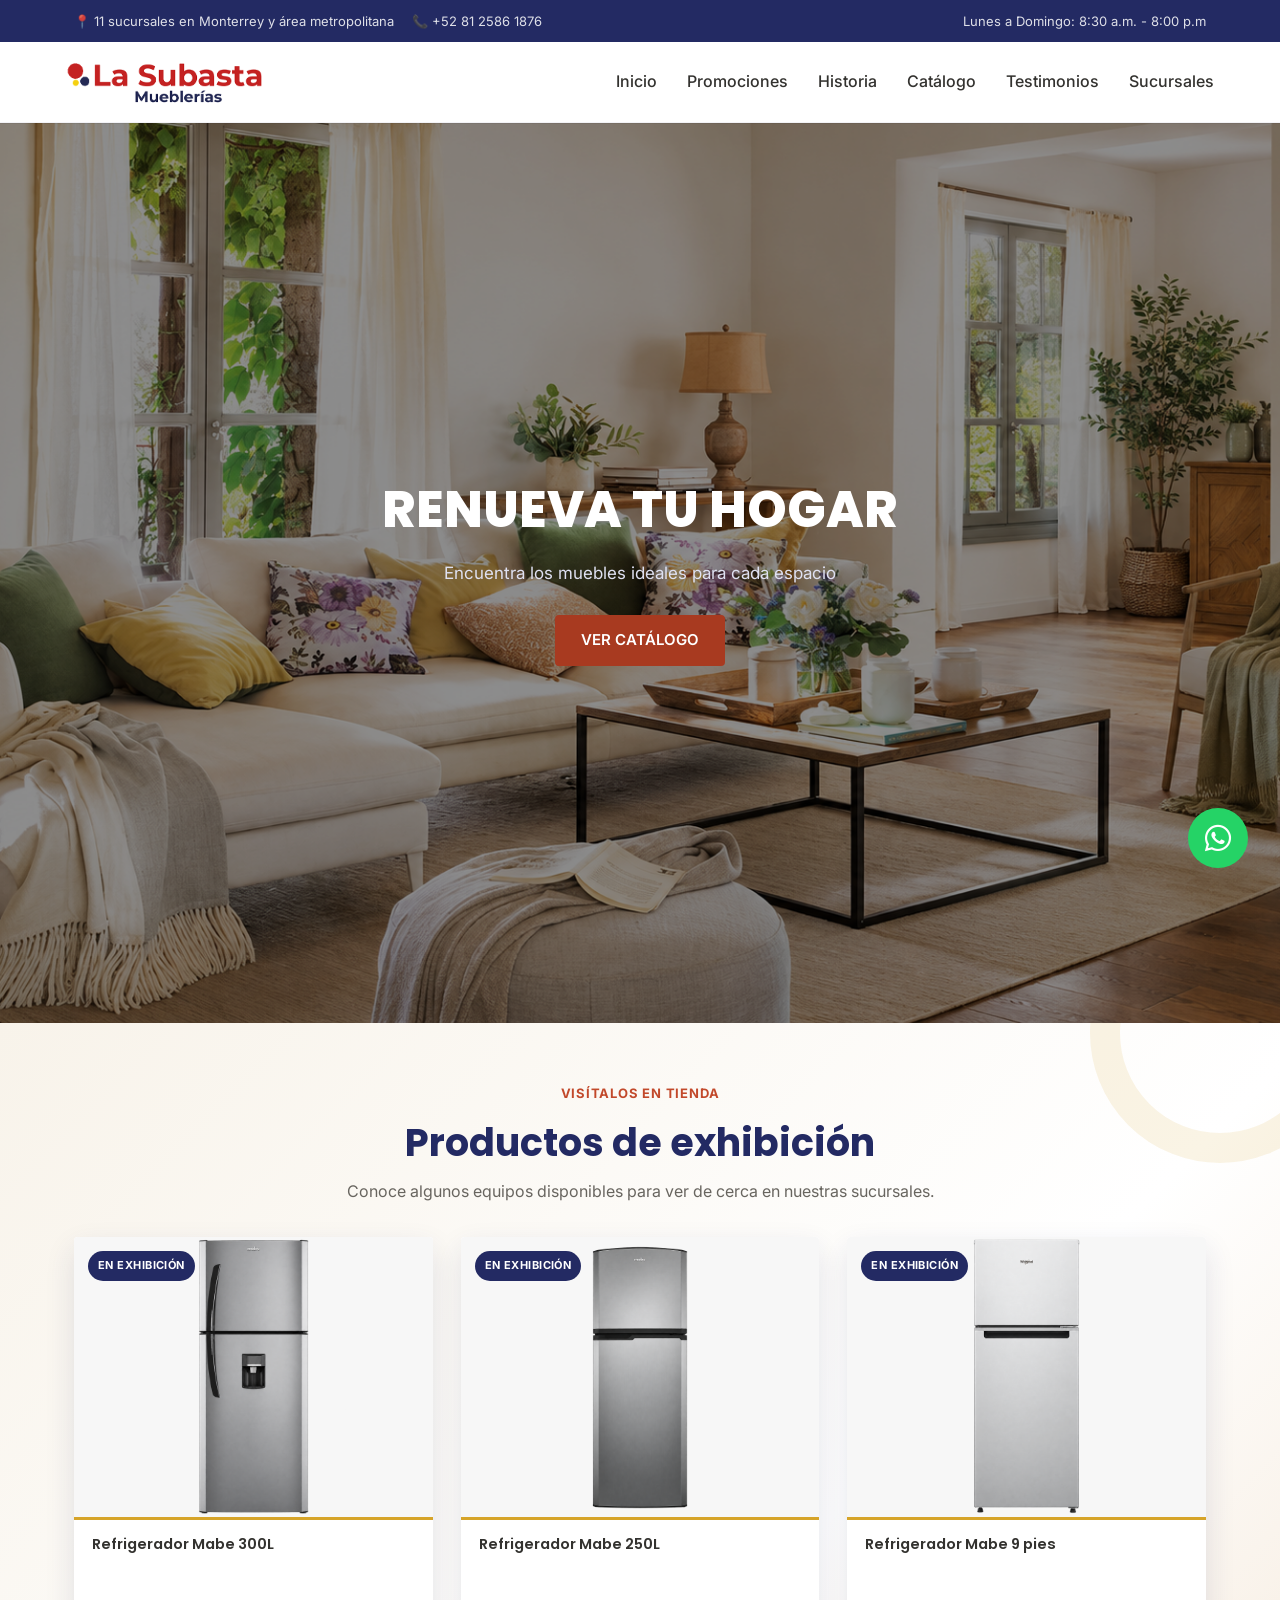
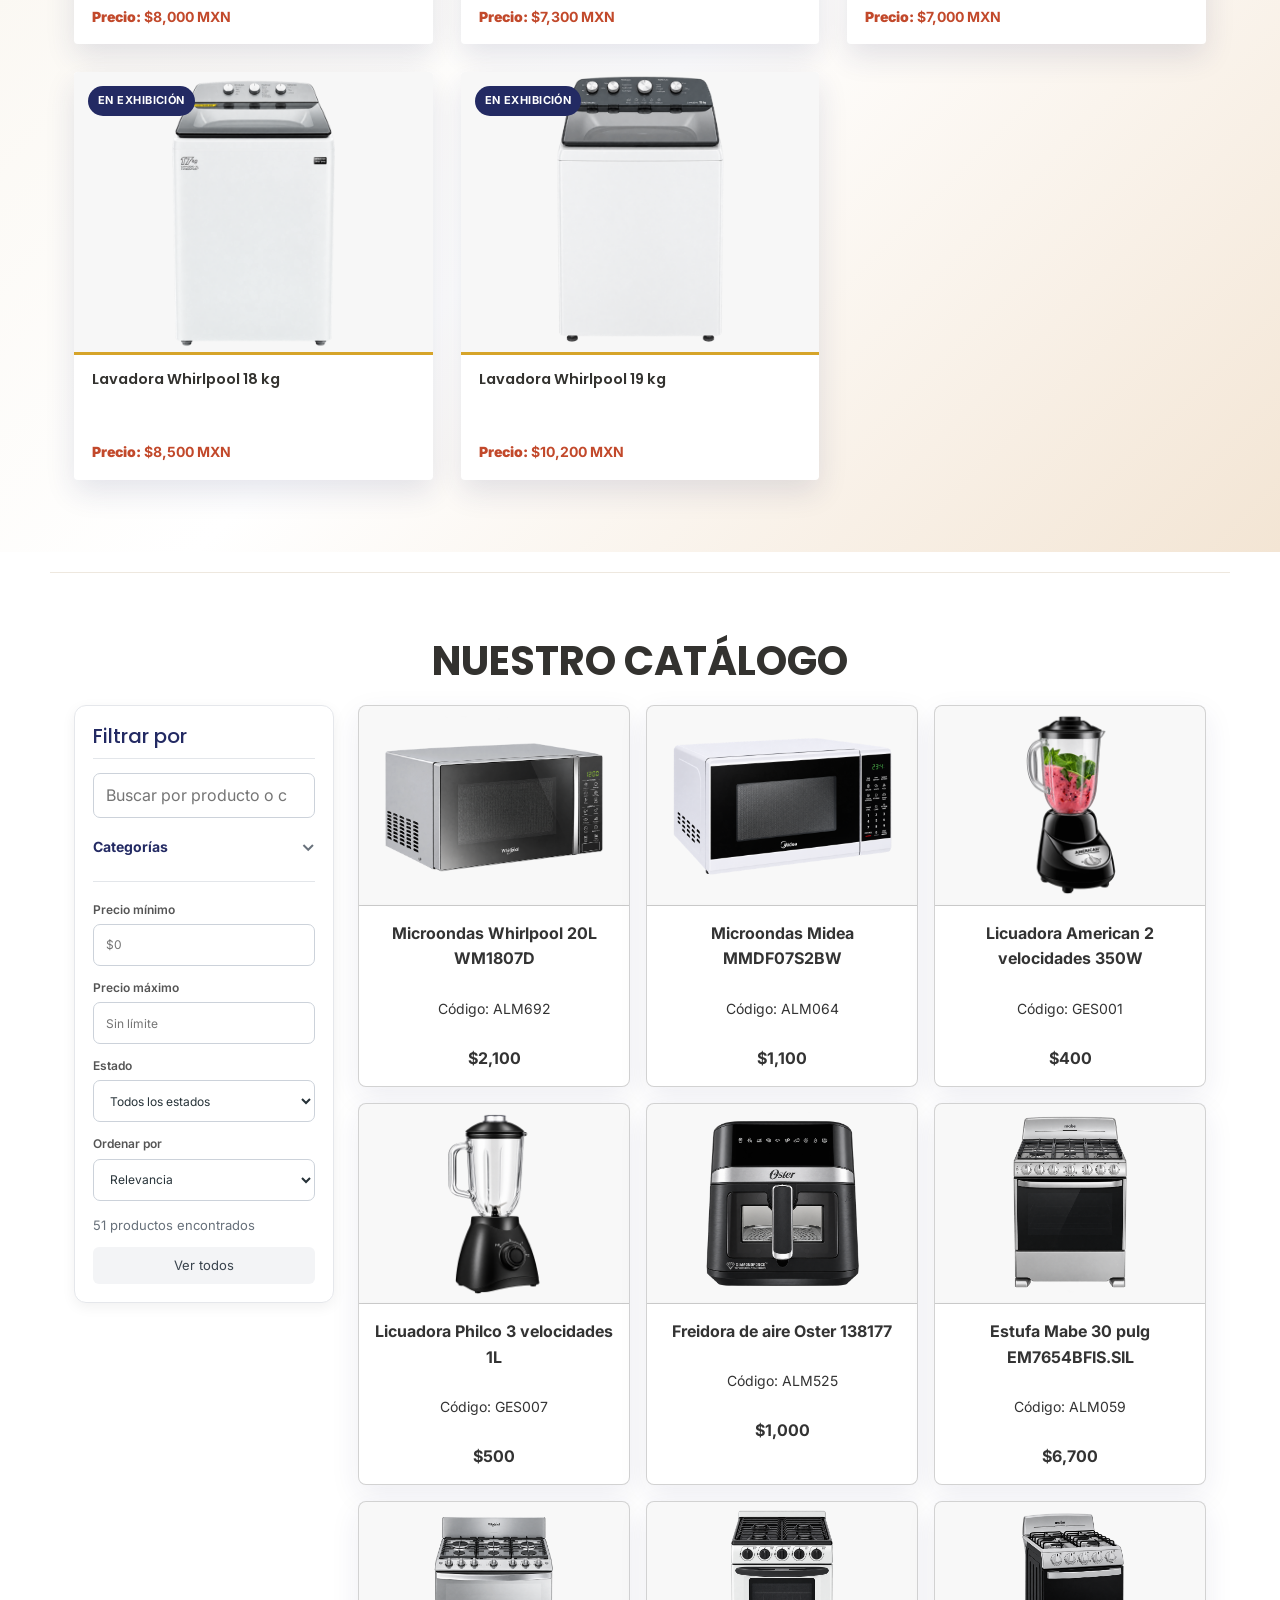
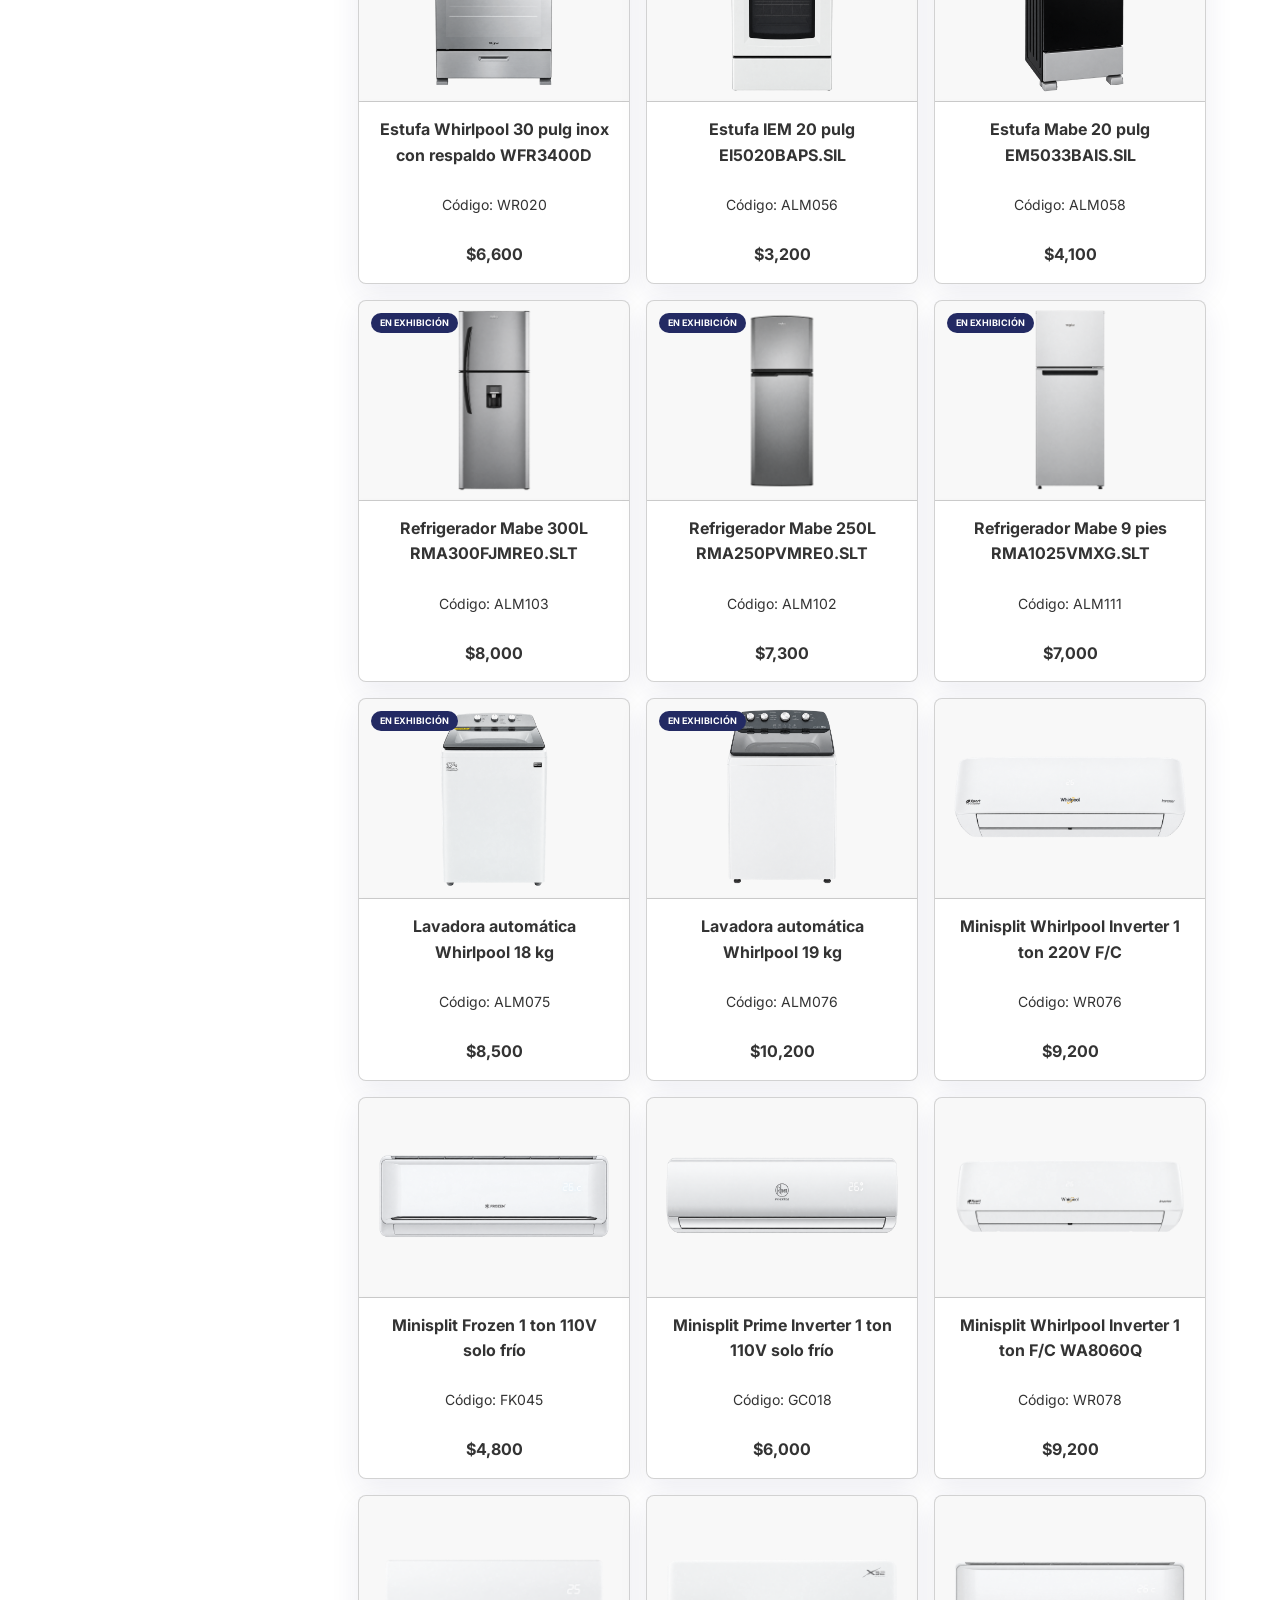
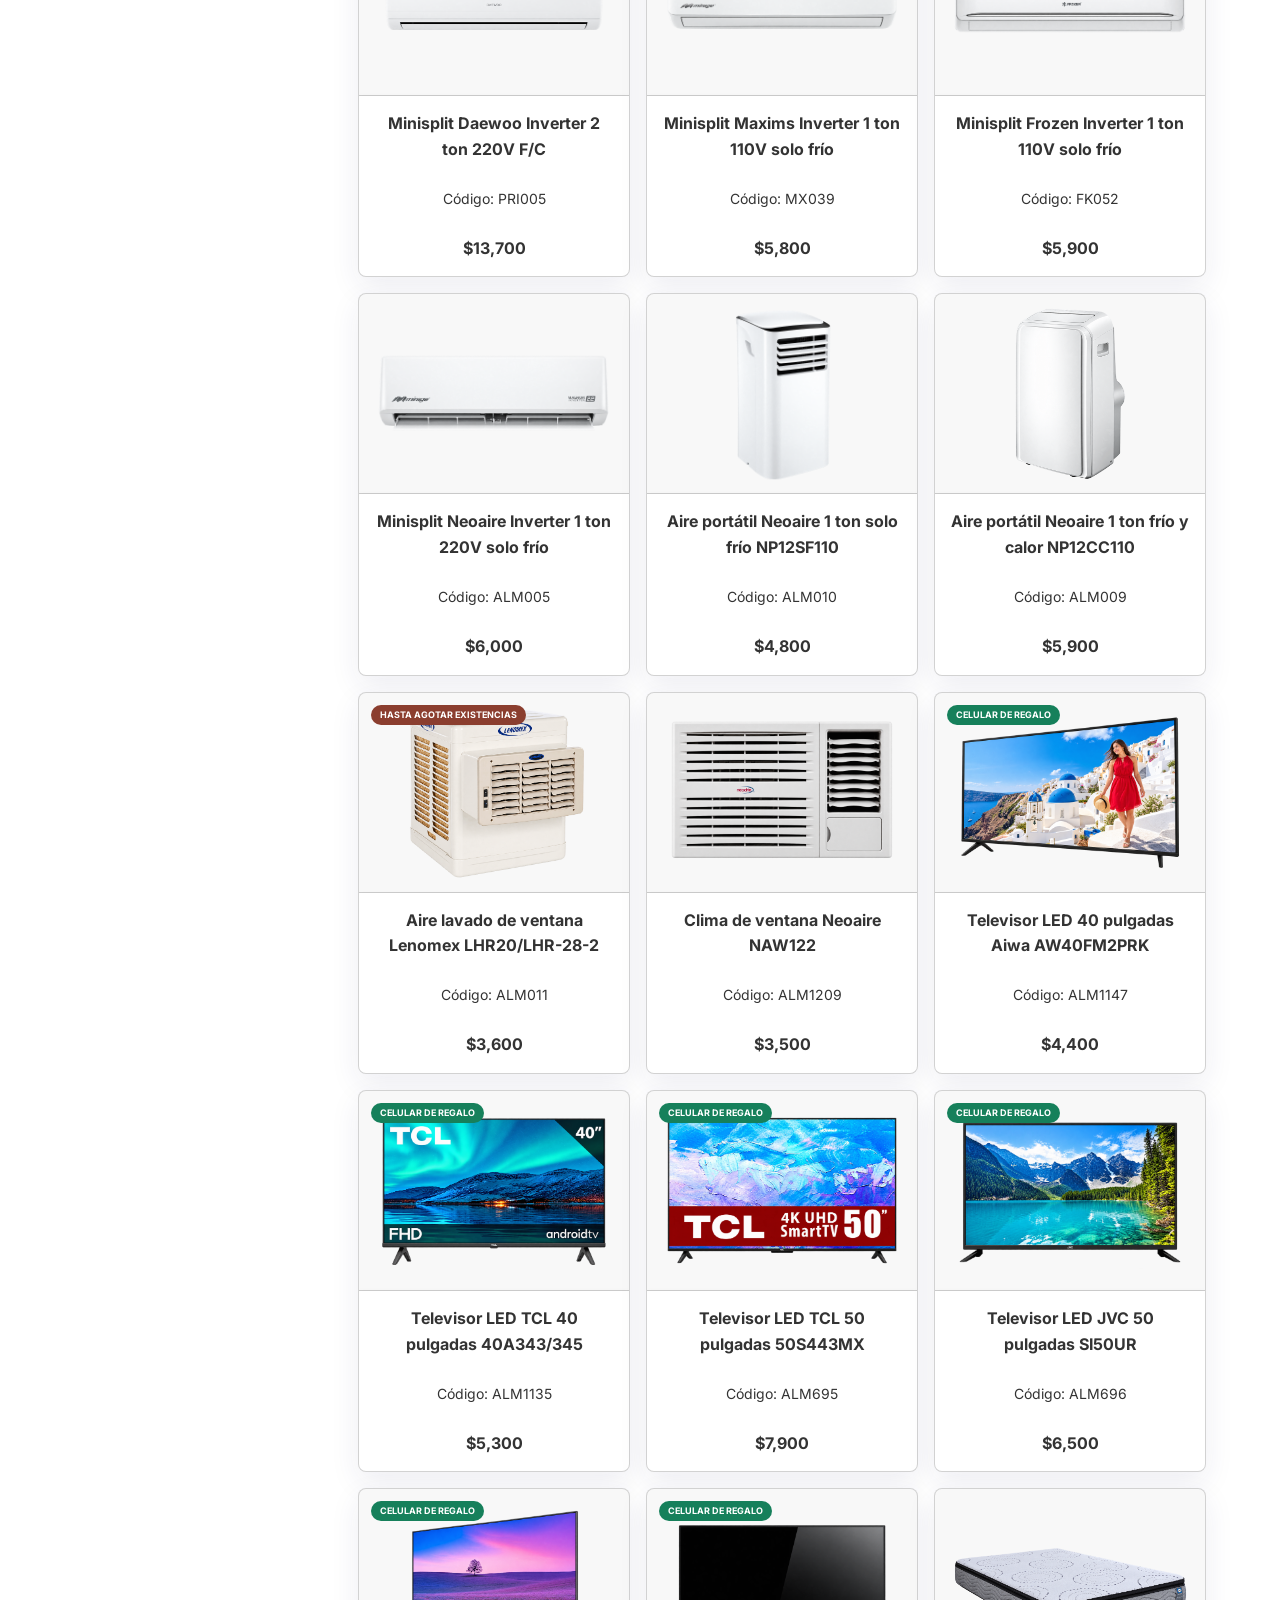
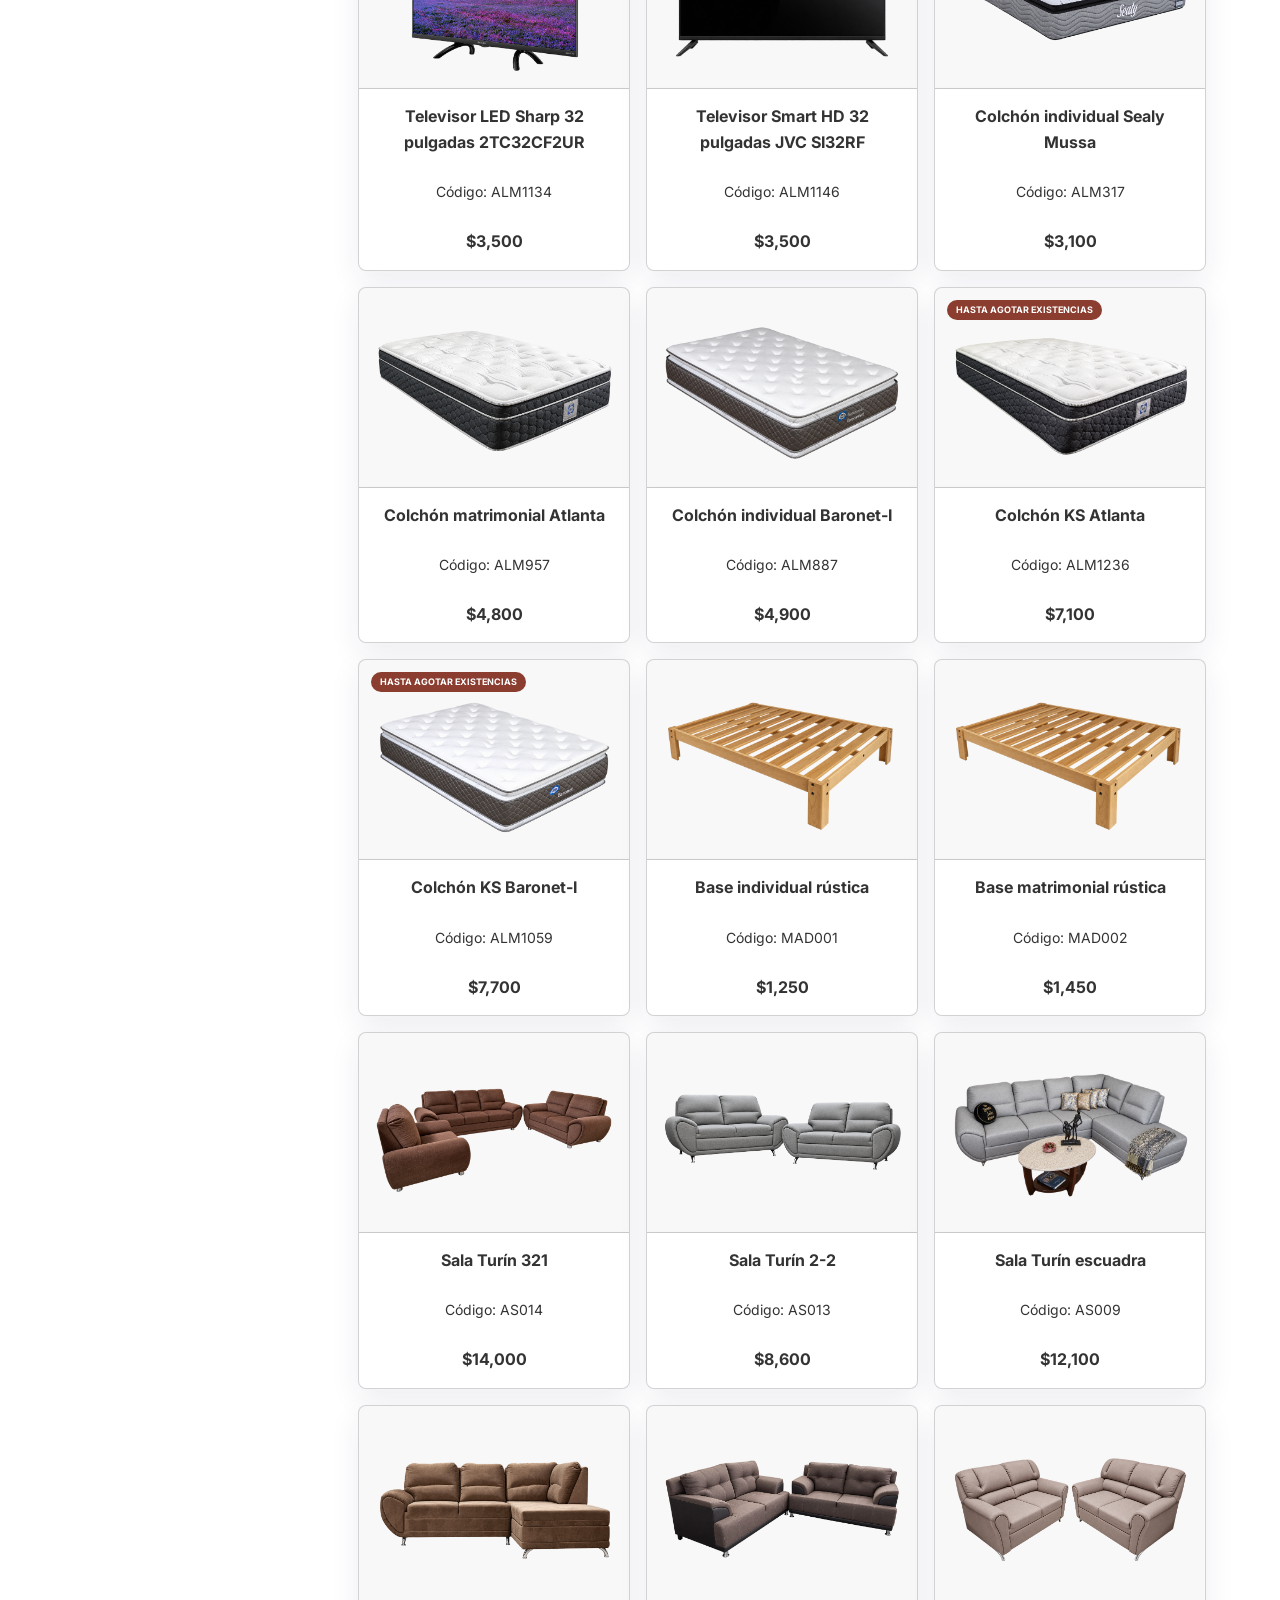
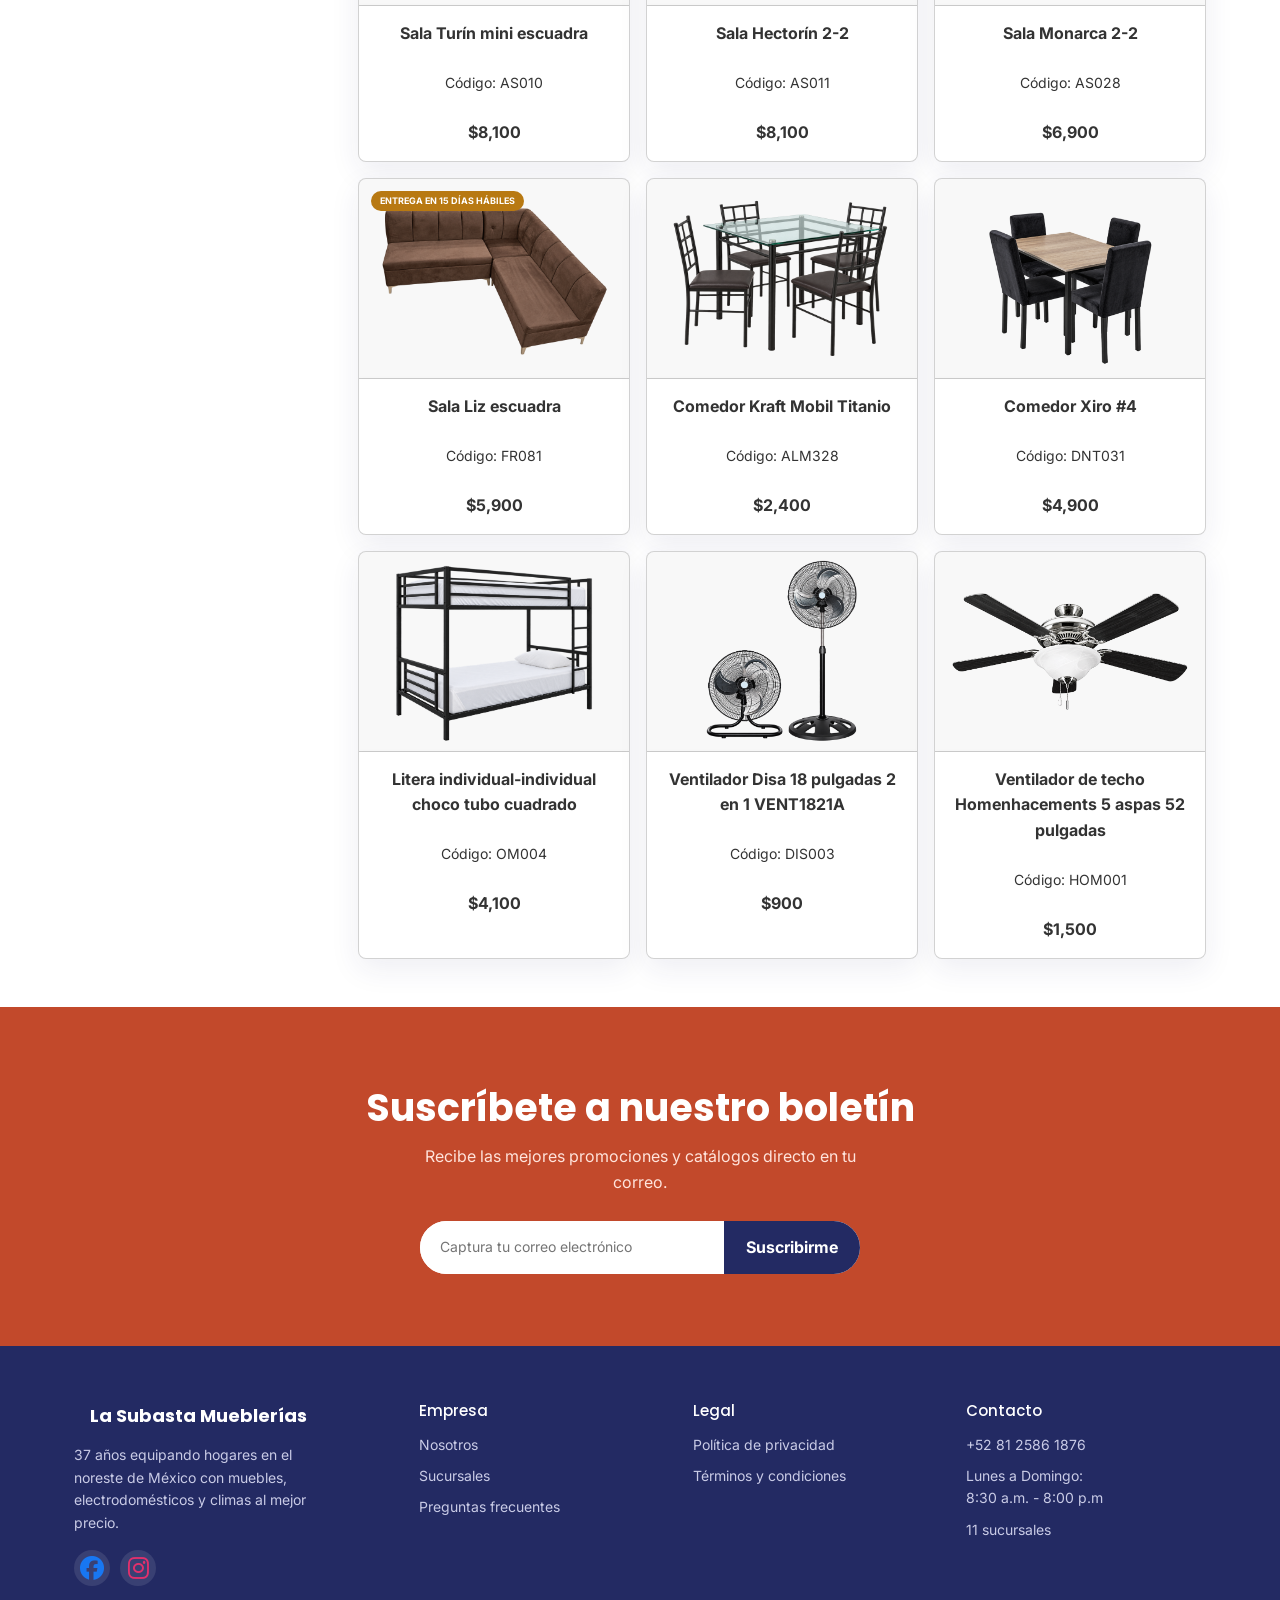
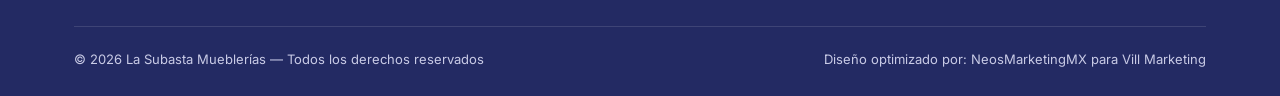
==== commit 57ba481e: "Add files via upload" ====
--- a/catalogo.html
+++ b/catalogo.html
@@ -1,1588 +1,1588 @@
-<!DOCTYPE html>
-<html lang="es-MX">
-
-<head>
-    <meta charset="UTF-8">
-    <meta name="viewport" content="width=device-width, initial-scale=1.0">
-    <meta name="referrer" content="strict-origin-when-cross-origin">
-    <meta name="author" content="Carlos Estrello - NeosMarketingMX ©">
-    <title>La Subasta Mueblerías | Muebles, Electrodomésticos y Climas en Monterrey</title>
-    <meta name="description"
-        content="Más de 37 años vendiendo muebles, electrodomésticos y minisplits en el noreste de México. 11 sucursales, crédito directo sin buró, entrega inmediata.">
-    <link rel="icon" type="image/png" href="img/LOGO SUBASTA PNG.png">
-    <link rel="apple-touch-icon" href="img/LOGO SUBASTA PNG.png">
-    <link rel="canonical" href="https://lasubastamueblerias.com.mx/catalogo.html">
-    <meta property="og:type" content="website">
-    <meta property="og:site_name" content="La Subasta Mueblerías">
-    <meta property="og:title" content="Catálogo | La Subasta Mueblerías">
-    <meta property="og:description" content="Consulta nuestro catálogo de muebles, electrodomésticos y climas.">
-    <meta property="og:url" content="https://lasubastamueblerias.com.mx/catalogo.html">
-    <meta property="og:image" content="https://lasubastamueblerias.com.mx/img/LOGO%20SUBASTA%20PNG.png">
-    <link rel="preconnect" href="https://fonts.googleapis.com">
-    <link rel="preload" as="image" href="img/lasubasta.png" fetchpriority="high">
-    <link
-        href="https://fonts.googleapis.com/css2?family=Poppins:wght@400;500;600;700;800&family=Inter:wght@400;500;600&display=swap"
-        rel="stylesheet">
-    <link rel="stylesheet" href="https://cdn.jsdelivr.net/npm/bootstrap@5.3.2/dist/css/bootstrap.min.css">
-
-    <!-- Google Tag Manager -->
-    <script>
-        (function (w, d, s, l, i) {
-            w[l] = w[l] || [];
-            w[l].push({ 'gtm.start': new Date().getTime(), event: 'gtm.js' });
-            var f = d.getElementsByTagName(s)[0],
-                j = d.createElement(s),
-                dl = l != 'dataLayer' ? '&l=' + l : '';
-            j.async = true;
-            j.src = 'https://www.googletagmanager.com/gtm.js?id=' + i + dl;
-            f.parentNode.insertBefore(j, f);
-        })(window, document, 'script', 'dataLayer', 'GTM-PHJCK8K2');
-    </script>
-    <!-- End Google Tag Manager -->
-
-    <link rel="stylesheet" href="style.css">
-    <link rel="stylesheet" href="https://cdnjs.cloudflare.com/ajax/libs/font-awesome/6.5.0/css/all.min.css" />
-
-</head>
-
-<body>
-    <!-- Google Tag Manager (noscript) -->
-    <noscript><iframe src="https://www.googletagmanager.com/ns.html?id=GTM-PHJCK8K2" height="0" width="0"
-            style="display:none;visibility:hidden"></iframe></noscript>
-    <!-- End Google Tag Manager (noscript) -->
-
-    <div class="topbar">
-        <div class="container">
-            <div class="topbar-links">
-                <span><a href="index.html#sucursales">📍 11 sucursales en Monterrey y área metropolitana</a></span>
-                <span><a href="https://wa.me/5218125861876" target="_blank" data-ubicacion="header">📞 +52 1 81 2586 1876</a></span>
-            </div>
-            <div class="topbar-links">
-                <span>Lunes a Domingo: 8:30 a.m. - 8:00 p.m</span>
-            </div>
-        </div>
-    </div>
-
-    <!-- ============ HEADER ============ -->
-    <header class="site">
-        <div class="container nav">
-            <a href="index.html" class="logo">
-                <img src="img/lasubastalogo.png" alt="La Subasta Mueblerías">
-            </a>
-
-            <nav class="menu">
-                <a href="index.html">Inicio</a>
-                <a href="index.html#Promociones">Promociones</a>
-                <a href="index.html#historia">Historia</a>
-                <a href="catalogo.html">Catálogo</a>
-                <a href="index.html#testimonios">Testimonios</a>
-                <a href="index.html#sucursales">Sucursales</a>
-                <!--<a href="index.html#credito">Tramita tu crédito</a>-->
-            </nav>
-            <!--
-            <div class="nav-cta">
-                <a href="#credito" class="btn btn-primary">Tramita tu crédito</a>
-            </div>
-            -->
-            <button class="burger">☰</button>
-        </div>
-    </header>
-
-    <!-- ============ HERO ============ -->
-    <section class="hero catalogo" id="inicio">
-        <div class="hero-content">
-            <h1>RENUEVA TU HOGAR</h1>
-            <p>Encuentra los muebles ideales para cada espacio</p>
-            <a href="#catalogo" class="btn btn-primary">VER CATÁLOGO</a>
-        </div>
-    </section>
-
-    <!-- ============ PRODUCTOS DE EXHIBICIÓN ============ -->
-    <section class="section productos-exhibicion" style="padding-top:60px">
-        <div class="container">
-            <p class="eyebrow center">Visítalos en tienda</p>
-            <h2 class="section-title center">Productos de exhibición</h2>
-            <p class="section-desc center">Conoce algunos equipos disponibles para ver de cerca en nuestras sucursales.
-            </p>
-            <div class="prod-grid">
-                <div class="prod-card" data-producto="ALM103" tabindex="0" role="button">
-                    <span class="exhibicion-badge">En exhibición</span>
-                    <div class="prod-thumb">
-                        <img src="img/cataloto/REFRIGERADOR MABE 300L RMA300FJMRE0.SLT.png" alt="Refrigerador Mabe 300L"
-                            loading="lazy">
-                    </div>
-                    <div class="prod-body">
-                        <h4>Refrigerador Mabe 300L</h4>
-                    </div>
-                    <div class="prod-price"><b>Precio:</b> $8,000 MXN</div>
-                </div>
-
-                <div class="prod-card" data-producto="ALM102" tabindex="0" role="button">
-                    <span class="exhibicion-badge">En exhibición</span>
-                    <div class="prod-thumb">
-                        <img src="img/cataloto/REFRIGERADOR MABE 250L RMA250PVMRE0.SLT.png" alt="Refrigerador Mabe 250L"
-                            loading="lazy">
-                    </div>
-                    <div class="prod-body">
-                        <h4>Refrigerador Mabe 250L</h4>
-                    </div>
-                    <div class="prod-price"><b>Precio:</b> $7,300 MXN</div>
-                </div>
-
-                <div class="prod-card" data-producto="ALM111" tabindex="0" role="button">
-                    <span class="exhibicion-badge">En exhibición</span>
-                    <div class="prod-thumb">
-                        <img src="img/cataloto/REFRIGERADOR MABE 9 PIES RMA1025VMXG.SLT.png"
-                            alt="Refrigerador Mabe 9 pies" loading="lazy">
-                    </div>
-                    <div class="prod-body">
-                        <h4>Refrigerador Mabe 9 pies</h4>
-                    </div>
-                    <div class="prod-price"><b>Precio:</b> $7,000 MXN</div>
-                </div>
-
-                <div class="prod-card" data-producto="ALM075" tabindex="0" role="button">
-                    <span class="exhibicion-badge">En exhibición</span>
-                    <div class="prod-thumb">
-                        <img src="img/cataloto/LAVADORA AUTOMATICA WHIRLPOOL 18KG 8MWTW1823WJM.BLA.png"
-                            alt="Lavadora Whirlpool 18 kg" loading="lazy">
-                    </div>
-                    <div class="prod-body">
-                        <h4>Lavadora Whirlpool 18 kg</h4>
-                    </div>
-                    <div class="prod-price"><b>Precio:</b> $8,500 MXN</div>
-                </div>
-
-                <div class="prod-card" data-producto="ALM076" tabindex="0" role="button">
-                    <span class="exhibicion-badge">En exhibición</span>
-                    <div class="prod-thumb">
-                        <img src="img/cataloto/LAVADORA AUTOMATICA WHIRLPOOL 19KG 8MWTW1934WJM.BLA.png"
-                            alt="Lavadora Whirlpool 19 kg" loading="lazy">
-                    </div>
-                    <div class="prod-body">
-                        <h4>Lavadora Whirlpool 19 kg</h4>
-                    </div>
-                    <div class="prod-price"><b>Precio:</b> $10,200 MXN</div>
-                </div>
-            </div>
-        </div>
-    </section>
-
-    <section id="catalogo" class="container features">
-        <div class="row">
-            <div class="col-lg-12 text-center">
-                <div class="navy-line"></div>
-                <h1 class="h1-contenido font-icon">
-                    <span><strong>NUESTRO CATÁLOGO</strong></span>
-                </h1>
-            </div>
-
-            <div class="catalogo-layout">
-                <aside class="catalogo-herramientas" aria-label="Herramientas de búsqueda del catálogo">
-                    <h2 class="catalogo-filtros-titulo">Filtrar por</h2>
-                    <label class="catalogo-busqueda">
-                        <span class="visually-hidden">Buscar productos</span>
-                        <input id="buscarCatalogo" type="search" placeholder="Buscar por producto o código"
-                            autocomplete="off">
-                    </label>
-                    <details class="catalogo-categorias">
-                        <summary>Categorías</summary>
-                        <div id="filtroCategorias"></div>
-                    </details>
-                    <div class="catalogo-filtros">
-                        <label>
-                            <span>Precio mínimo</span>
-                            <input id="precioMinimo" type="number" min="0" step="100" placeholder="$0">
-                        </label>
-                        <label>
-                            <span>Precio máximo</span>
-                            <input id="precioMaximo" type="number" min="0" step="100" placeholder="Sin límite">
-                        </label>
-                        <label>
-                            <span>Estado</span>
-                            <select id="filtroEstado">
-                                <option value="todos">Todos los estados</option>
-                                <option value="exhibicion">En exhibición</option>
-                                <option value="agotamiento">Hasta agotar existencias</option>
-                                <option value="entrega">Entrega en 15 días</option>
-                                <option value="regalo">Celular de regalo</option>
-                            </select>
-                        </label>
-                        <label>
-                            <span>Ordenar por</span>
-                            <select id="ordenCatalogo">
-                                <option value="relevancia">Relevancia</option>
-                                <option value="precio-menor">Precio: menor a mayor</option>
-                                <option value="precio-mayor">Precio: mayor a menor</option>
-                                <option value="nombre">Nombre: A-Z</option>
-                            </select>
-                        </label>
-                    </div>
-                    <div class="catalogo-resultados">
-                        <span id="contadorCatalogo" aria-live="polite"></span>
-                        <button id="verTodoCatalogo" type="button" class="catalogo-limpiar">Ver todos</button>
-                    </div>
-                </aside>
-
-                <div id="contenidos" class="catalogo-resultados-grid">
-                    <div class="row">
-
-                        <div id="contenido1" class="contenido col-lg-12">
-                            <div class="row text-center">
-                                <div class="col-sm-3">
-                                    <div class="card">
-                                        <div class="card-header">
-                                            <img src="img/cataloto/AIRE ACONDICIONADO PORTATIL NEOAIRE 1TON FC NP12CC110.png"
-                                                class="img-responsive" />
-                                        </div>
-                                    </div>
-                                    <div class="card-body">
-                                        <span class="navy"><strong>AIRE ACONDICIONADO PORTATIL NEOAIRE 1TON FC
-                                                NP12CC110</strong></span><br />
-                                        Características<br />
-                                        <strong>S/. 5,00</strong>
-
-                                    </div>
-                                </div>
-                            </div>
-
-                            <div class="col-sm-3">
-                                <div class="card">
-                                    <div class="card-header">
-                                        <img src="img/cataloto/AIRE ACONDICIONADO PORTATIL NEOAIRE 1TON SF NP12SF110.png"
-                                            class="img-responsive" />
-                                    </div>
-                                    <div class="card-body">
-                                        <span class="navy"><strong>AIRE ACONDICIONADO PORTATIL NEOAIRE 1TON SF
-                                                NP12SF110</strong></span><br />
-                                        Características<br />
-                                        <strong>S/. 8,00</strong>
-
-                                    </div>
-                                </div>
-                            </div>
-
-                            <div class="col-sm-3">
-                                <div class="card">
-                                    <div class="card-header">
-                                        <img src="img/cataloto/AIRE LAVADO DE VENTANA LENOMEX LHR20. LHR-28-2.png"
-                                            class="img-responsive" />
-                                    </div>
-                                    <div class="card-body">
-                                        <span class="navy"><strong>AIRE LAVADO DE VENTANA LENOMEX LHR20.
-                                                LHR-28-2</strong></span><br />
-                                        Carácteristicas<br />
-                                        <strong>S/. 5,00</strong>
-
-                                    </div>
-                                </div>
-                            </div>
-
-                            <div class="col-sm-3">
-                                <div class="card">
-                                    <div class="card-header">
-                                        <img src="img/cataloto/CLIMA DE VENTANA NEOAIRE NAW122.png"
-                                            class="img-responsive" />
-                                    </div>
-                                    <div class="card-body">
-                                        <span class="navy"><strong>CLIMA DE VENTANA NEOAIRE NAW122</strong></span><br />
-                                        Carácteristicas<br />
-                                        <strong>S/. 5,00</strong>
-
-                                    </div>
-                                </div>
-                            </div>
-
-                            <div class="col-sm-3">
-                                <div class="card">
-                                    <div class="card-header">
-                                        <img src="img/cataloto/DISA 18 PULG 2 EN 1 VENT1821A.png"
-                                            class="img-responsive" />
-                                    </div>
-                                    <div class="card-body">
-                                        <span class="navy"><strong>DISA 18 PULG 2 EN 1 VENT1821A</strong></span><br />
-                                        Carácteristicas<br />
-                                        <strong>S/. 5,00</strong>
-
-                                    </div>
-                                </div>
-                            </div>
-
-                            <div class="col-sm-3">
-                                <div class="card">
-                                    <div class="card-header">
-                                        <img src="img/cataloto/MINISPLIT DAEWOO INVERTER 2TON 220V FV.png"
-                                            class="img-responsive" />
-                                    </div>
-                                    <div class="card-body">
-                                        <span class="navy"><strong>MINISPLIT DAEWOO INVERTER 2TON 220V
-                                                FV</strong></span><br />
-                                        Carácteristicas<br />
-                                        <strong>S/. 5,00</strong>
-
-                                    </div>
-                                </div>
-                            </div>
-
-                            <div class="col-sm-3">
-                                <div class="card">
-                                    <div class="card-header">
-                                        <img src="img/cataloto/MINISPLIT FROZEN 1TON 110V SOLO FRIO.png"
-                                            class="img-responsive" />
-                                    </div>
-                                    <div class="card-body">
-                                        <span class="navy"><strong>MINISPLIT FROZEN 1TON 110V SOLO
-                                                FRIO</strong></span><br />
-                                        Carácteristicas<br />
-                                        <strong>S/. 5,00</strong>
-
-                                    </div>
-                                </div>
-                            </div>
-
-                            <div class="col-sm-3">
-                                <div class="card">
-                                    <div class="card-header">
-                                        <img src="img/cataloto/MINISPLIT FROZEN INVERTER 1TON 110V SF.png"
-                                            class="img-responsive" />
-
-                                    </div>
-                                    <div class="card-body">
-                                        <span class="navy"><strong>MINISPLIT FROZEN INVERTER 1TON 110V
-                                                SF</strong></span><br />
-                                        Carácteristicas<br />
-                                        <strong>S/. 5,00</strong>
-
-                                    </div>
-                                </div>
-                            </div>
-
-                            <div class="col-sm-3">
-                                <div class="card">
-                                    <div class="card-header">
-                                        <img src="img/cataloto/MINISPLIT MAXIS INVERTER 1 TON 110V SF.png"
-                                            class="img-responsive" />
-                                    </div>
-                                    <div class="card-body">
-                                        <span class="navy"><strong>MINISPLIT MAXIS INVERTER 1 TON 110V
-                                                SF</strong></span><br />
-                                        Carácteristicas<br />
-                                        <strong>S/. 5,00</strong>
-
-                                    </div>
-                                </div>
-                            </div>
-
-                            <div class="col-sm-3">
-                                <div class="card">
-                                    <div class="card-header">
-                                        <img src="img/cataloto/MINISPLIT NEOAIRE INVERTER 1TON 22OV SF.png"
-                                            class="img-responsive" />
-                                    </div>
-                                    <div class="card-body">
-                                        <span class="navy"><strong>MINISPLIT NEOAIRE INVERTER 1TON 22OV
-                                                SF</strong></span><br />
-                                        Carácteristicas<br />
-                                        <strong>S/. 5,00</strong>
-
-                                    </div>
-                                </div>
-                            </div>
-
-                            <div class="col-sm-3">
-                                <div class="card">
-                                    <div class="card-header">
-                                        <img src="img/cataloto/MINISPLIT PRIME INVERTER 1TON 110V SF.png"
-                                            class="img-responsive" />
-                                    </div>
-                                    <div class="card-body">
-                                        <span class="navy"><strong>MINISPLIT PRIME INVERTER 1TON 110V
-                                                SF</strong></span><br />
-                                        Carácteristicas<br />
-                                        <strong>S/. 5,00</strong>
-
-                                    </div>
-                                </div>
-                            </div>
-
-                            <div class="col-sm-3">
-                                <div class="card">
-                                    <div class="card-header">
-                                        <img src="img/cataloto/MINISPLIT WHIRLPOOL INVERTER 1 TON 110V FC.png"
-                                            class="img-responsive" />
-                                    </div>
-                                    <div class="card-body">
-                                        <span class="navy"><strong>MINISPLIT WHIRLPOOL INVERTER 1 TON 110V
-                                                FC</strong></span><br />
-                                        Carácteristicas<br />
-                                        <strong>S/. 5,00</strong>
-
-                                    </div>
-                                </div>
-                            </div>
-
-                            <div class="col-sm-3">
-                                <div class="card">
-                                    <div class="card-header">
-                                        <img src="img/cataloto/MINISPLIT WHIRLPOOL IVERTER 1TON 220V FC WA8060Q.png"
-                                            class="img-responsive" />
-                                    </div>
-                                    <div class="card-body">
-                                        <span class="navy"><strong>MINISPLIT WHIRLPOOL IVERTER 1TON 220V FC
-                                                WA8060Q</strong></span><br />
-                                        Carácteristicas<br />
-                                        <strong>S/. 5,00</strong>
-
-                                    </div>
-                                </div>
-                            </div>
-
-                            <div class="col-sm-3">
-                                <div class="card">
-                                    <div class="card-header">
-                                        <img src="img/cataloto/MINISPLIT NEOAIRE INVERTER 1TON 22OV SF.png"
-                                            class="img-responsive" />
-                                    </div>
-                                    <div class="card-body">
-                                        <span class="navy"><strong>MINISPLIT NEOAIRE INVERTER 1TON 22OV
-                                                SF</strong></span><br />
-                                        Carácteristicas<br />
-                                        <strong>S/. 5,00</strong>
-
-                                    </div>
-                                </div>
-                            </div>
-
-                        </div>
-                    </div>
-
-                    <div id="contenido2" class="contenido col-lg-12">
-                        <div class="row text-center">
-                            <div class="col-sm-3">
-                                <div class="card">
-                                    <div class="card-header">
-                                        <img src="img/cataloto/COLCHON INDIVIDUAL SEALY MUSSA.png"
-                                            class="img-responsive" />
-                                    </div>
-                                    <div class="card-body">
-                                        <span class="navy"><strong>COLCHON INDIVIDUAL SEALY MUSSA</strong></span><br />
-                                        Características<br />
-                                        <strong>S/. 5,00</strong>
-
-                                    </div>
-                                </div>
-                            </div>
-
-                            <div class="col-sm-3">
-                                <div class="card">
-                                    <div class="card-header">
-                                        <img src="img/cataloto/COLCHON KS ATLANTA.png" class="img-responsive" />
-                                    </div>
-                                    <div class="card-body">
-                                        <span class="navy"><strong>COLCHON KS ATLANTA</strong></span><br />
-                                        Características<br />
-                                        <strong>S/. 8,00</strong>
-
-                                    </div>
-                                </div>
-                            </div>
-
-                            <div class="col-sm-3">
-                                <div class="card">
-                                    <div class="card-header">
-                                        <img src="img/cataloto/COLCHON KS BARONET-I INDIVIDUAL.png"
-                                            class="img-responsive" />
-                                    </div>
-                                    <div class="card-body">
-                                        <span class="navy"><strong>COLCHON KS BARONET-I INDIVIDUAL</strong></span><br />
-                                        Carácteristicas<br />
-                                        <strong>S/. 5,00</strong>
-
-                                    </div>
-                                </div>
-                            </div>
-
-                            <div class="col-sm-3">
-                                <div class="card">
-                                    <div class="card-header">
-                                        <img src="img/cataloto/COLCHON KS BARONET-I.png" class="img-responsive" />
-                                    </div>
-                                    <div class="card-body">
-                                        <span class="navy"><strong>COLCHON KS BARONET-I <br /></strong></span><br />
-                                        Carácteristicas<br />
-                                        <strong>S/. 14,00</strong>
-
-                                    </div>
-                                </div>
-                            </div>
-
-                            <div class="col-sm-3">
-                                <div class="card">
-                                    <div class="card-header">
-                                        <img src="img/cataloto/COLCHON MATRIMONIAL ATLANTA.png"
-                                            class="img-responsive" />
-                                    </div>
-                                    <div class="card-body">
-                                        <span class="navy"><strong>COLCHON MATRIMONIAL ATLANTA</strong></span><br />
-                                        Características<br />
-                                        <strong>S/. 8,00</strong>
-
-                                    </div>
-                                </div>
-                            </div>
-
-                            <div class="row text-center">
-                                <div class="col-sm-3">
-                                    <div class="card">
-                                        <div class="card-header">
-                                            <img src="img/cataloto/BASE RUSTICA.png" class="img-responsive" />
-                                        </div>
-                                        <div class="card-body">
-                                            <span class="navy"><strong>BASE RUSTICA</strong></span><br />
-                                            Características<br />
-                                            <strong>S/. 5,00</strong>
-
-                                        </div>
-                                    </div>
-                                </div>
-                            </div>
-                        </div>
-                    </div>
-
-                    <div id="contenido3" class="contenido col-lg-12">
-                        <div class="row text-center">
-                            <div class="col-sm-3">
-                                <div class="card">
-                                    <div class="card-header">
-                                        <img src="img/cataloto/COMEDOR KRAFT MOBIL TITANIO.png"
-                                            class="img-responsive" />
-                                    </div>
-                                    <div class="card-body">
-                                        <span class="navy"><strong>COMEDOR KRAFT MOBIL TITANIO</strong></span><br />
-                                        Características<br />
-                                        <strong>S/. 5,00</strong>
-
-                                    </div>
-                                </div>
-                            </div>
-
-                            <div class="col-sm-3">
-                                <div class="card">
-                                    <div class="card-header">
-                                        <img src="img/cataloto/COMEDOR XIRO 4.png" class="img-responsive" />
-                                    </div>
-                                    <div class="card-body">
-                                        <span class="navy"><strong>COMEDOR XIRO 4</strong></span><br />
-                                        Características<br />
-                                        <strong>S/. 8,00</strong>
-
-                                    </div>
-                                </div>
-                            </div>
-                        </div>
-                    </div>
-
-                    <div id="contenido4" class="contenido col-lg-12">
-                        <div class="row text-center">
-                            <div class="col-sm-3">
-                                <div class="card">
-                                    <div class="card-header">
-                                        <img src="img/cataloto/ESTUFA IEM 20 PULG EI5020BAPS.SIL.png"
-                                            class="img-responsive" />
-                                        <!-- 
-                                        <span class="price-tag">S/.5</span>
-                                         -->
-                                    </div>
-                                    <div class="card-body">
-                                        <span class="navy"><strong>ESTUFA IEM 20 PULG
-                                                EI5020BAPS.SIL</strong></span><br />
-                                        Características<br />
-                                        <strong>S/. 5,00</strong>
-
-                                    </div>
-                                </div>
-                            </div>
-
-                            <div class="col-sm-3">
-                                <div class="card">
-                                    <div class="card-header">
-                                        <img src="img/cataloto/ESTUFA MABE 20 PULG EM5033BAIS.SILIL.png"
-                                            class="img-responsive" />
-                                    </div>
-                                    <div class="card-body">
-                                        <span class="navy"><strong>ESTUFA MABE 20 PULG
-                                                EM5033BAIS.SILIL</strong></span><br />
-                                        Características<br />
-                                        <strong>S/. 8,00</strong>
-
-                                    </div>
-                                </div>
-                            </div>
-
-                            <div class="col-sm-3">
-                                <div class="card">
-                                    <div class="card-header">
-                                        <img src="img/cataloto/ESTUFA MABE 30 PULG EM7654BFIS.SIL.png"
-                                            class="img-responsive" />
-                                    </div>
-                                    <div class="card-body">
-                                        <span class="navy"><strong>ESTUFA MABE 30 PULG
-                                                EM7654BFIS.SIL</strong></span><br />
-                                        Carácteristicas<br />
-                                        <strong>S/. 5,00</strong>
-
-                                    </div>
-                                </div>
-                            </div>
-
-                            <div class="col-sm-3">
-                                <div class="card">
-                                    <div class="card-header">
-                                        <img src="img/cataloto/WHIRLPOOL 30 INOX RESPALDO WFR3400D.png"
-                                            class="img-responsive" />
-                                    </div>
-                                    <div class="card-body">
-                                        <span class="navy"><strong>WHIRLPOOL 30 INOX RESPALDO
-                                                WFR3400D</strong></span><br />
-                                        Carácteristicas<br />
-                                        <strong>S/. 5,00</strong>
-
-                                    </div>
-                                </div>
-                            </div>
-
-                            <div class="col-sm-3">
-                                <div class="card">
-                                    <div class="card-header">
-                                        <img src="img/cataloto/FREIDORA DE AIRE OSTER 138177.png"
-                                            class="img-responsive" />
-                                    </div>
-                                    <div class="card-body">
-                                        <span class="navy"><strong>FREIDORA DE AIRE OSTER
-                                                138177<br /></strong></span><br />
-                                        Carácteristicas<br />
-                                        <strong>S/. 14,00</strong>
-
-                                    </div>
-                                </div>
-                            </div>
-                        </div>
-                    </div>
-
-                    <div id="contenido5" class="contenido col-lg-12">
-                        <div class="row text-center">
-                            <div class="col-sm-3">
-                                <div class="card">
-                                    <div class="card-header">
-                                        <img src="img/cataloto/LAVADORA AUTOMATICA WHIRLPOOL 18KG 8MWTW1823WJM.BLA.png"
-                                            class="img-responsive" />
-                                    </div>
-                                    <div class="card-body">
-                                        <span class="navy"><strong>LAVADORA AUTOMATICA WHIRLPOOL 18KG
-                                                8MWTW1823WJM.BLA</strong></span><br />
-                                        Características<br />
-                                        <strong>S/. 5,00</strong>
-
-                                    </div>
-                                </div>
-                            </div>
-
-                            <div class="col-sm-3">
-                                <div class="card">
-                                    <div class="card-header">
-                                        <img src="img/cataloto/LAVADORA AUTOMATICA WHIRLPOOL 19KG 8MWTW1934WJM.BLA.png"
-                                            class="img-responsive" />
-                                    </div>
-                                    <div class="card-body">
-                                        <span class="navy"><strong>LAVADORA AUTOMATICA WHIRLPOOL 19KG
-                                                8MWTW1934WJM.BLA</strong></span><br />
-                                        Características<br />
-                                        <strong>S/. 8,00</strong>
-
-                                    </div>
-                                </div>
-                            </div>
-                        </div>
-                    </div>
-
-                    <div id="contenido6" class="contenido col-lg-12">
-                        <div class="row text-center">
-                            <div class="col-sm-3">
-                                <div class="card">
-                                    <div class="card-header">
-                                        <img src="img/cataloto/REFRIGERADOR MABE 9 PIES RMA1025VMXG.SLT.png"
-                                            class="img-responsive" />
-                                    </div>
-                                    <div class="card-body">
-                                        <span class="navy"><strong>REFRIGERADOR MABE 9 PIES
-                                                RMA1025VMXG.SLT</strong></span><br />
-                                        Características<br />
-                                        <strong>S/. 5,00</strong>
-
-                                    </div>
-                                </div>
-                            </div>
-
-                            <div class="col-sm-3">
-                                <div class="card">
-                                    <div class="card-header">
-                                        <img src="img/cataloto/REFRIGERADOR MABE 250L RMA250PVMRE0.SLT.png"
-                                            class="img-responsive" />
-                                    </div>
-                                    <div class="card-body">
-                                        <span class="navy"><strong>REFRIGERADOR MABE 250L
-                                                RMA250PVMRE0.SLT</strong></span><br />
-                                        Características<br />
-                                        <strong>S/. 8,00</strong>
-
-                                    </div>
-                                </div>
-                            </div>
-
-                            <div class="col-sm-3">
-                                <div class="card">
-                                    <div class="card-header">
-                                        <img src="img/cataloto/REFRIGERADOR MABE 300L RMA300FJMRE0.SLT.png"
-                                            class="img-responsive" />
-                                    </div>
-                                    <div class="card-body">
-                                        <span class="navy"><strong>REFRIGERADOR MABE 300L
-                                                RMA300FJMRE0.SLT</strong></span><br />
-                                        Características<br />
-                                        <strong>S/. 8,00</strong>
-
-                                    </div>
-                                </div>
-                            </div>
-                        </div>
-                    </div>
-
-                    <div id="contenido7" class="contenido col-lg-12">
-                        <div class="row text-center">
-                            <div class="col-sm-3">
-                                <div class="card">
-                                    <div class="card-header">
-                                        <img src="img/cataloto/SALA HECTORIN 22.png" class="img-responsive" />
-                                    </div>
-                                    <div class="card-body">
-                                        <span class="navy"><strong>SALA HECTORIN 22</strong></span><br />
-                                        Características<br />
-                                        <strong>S/. 8,00</strong>
-
-                                    </div>
-                                </div>
-                            </div>
-
-                            <div class="col-sm-3">
-                                <div class="card">
-                                    <div class="card-header">
-                                        <img src="img/cataloto/SALA LIZ ESCUADRA CAFE.png" class="img-responsive" />
-                                    </div>
-                                    <div class="card-body">
-                                        <span class="navy"><strong>SALA LIZ ESCUADRA CAFE</strong></span><br />
-                                        Características<br />
-                                        <strong>S/. 8,00</strong>
-
-                                    </div>
-                                </div>
-                            </div>
-
-                            <div class="col-sm-3">
-                                <div class="card">
-                                    <div class="card-header">
-                                        <img src="img/cataloto/SALA LIZ ESCUADRA GRIS.png" class="img-responsive" />
-                                    </div>
-                                    <div class="card-body">
-                                        <span class="navy"><strong>SALA LIZ ESCUADRA GRIS</strong></span><br />
-                                        Características<br />
-                                        <strong>S/. 8,00</strong>
-
-                                    </div>
-                                </div>
-                            </div>
-
-                            <div class="col-sm-3">
-                                <div class="card">
-                                    <div class="card-header">
-                                        <img src="img/cataloto/SALA LIZ ESCUADRA NEGRO.png" class="img-responsive" />
-                                    </div>
-                                    <div class="card-body">
-                                        <span class="navy"><strong>SALA LIZ ESCUADRA NEGRO</strong></span><br />
-                                        Características<br />
-                                        <strong>S/. 8,00</strong>
-
-                                    </div>
-                                </div>
-                            </div>
-
-                            <div class="col-sm-3">
-                                <div class="card">
-                                    <div class="card-header">
-                                        <img src="img/cataloto/SALA MONARCA 2-2.png" class="img-responsive" />
-                                    </div>
-                                    <div class="card-body">
-                                        <span class="navy"><strong>SALA MONARCA 2-2</strong></span><br />
-                                        Características<br />
-                                        <strong>S/. 8,00</strong>
-
-                                    </div>
-                                </div>
-                            </div>
-
-                            <div class="col-sm-3">
-                                <div class="card">
-                                    <div class="card-header">
-                                        <img src="img/cataloto/SALA TURIN 2-2.png" class="img-responsive" />
-                                    </div>
-                                    <div class="card-body">
-                                        <span class="navy"><strong>SALA TURIN 2-2</strong></span><br />
-                                        Características<br />
-                                        <strong>S/. 8,00</strong>
-
-                                    </div>
-                                </div>
-                            </div>
-
-                            <div class="col-sm-3">
-                                <div class="card">
-                                    <div class="card-header">
-                                        <img src="img/cataloto/SALA TURIN 321.png" class="img-responsive" />
-                                    </div>
-                                    <div class="card-body">
-                                        <span class="navy"><strong>SALA TURIN 321</strong></span><br />
-                                        Características<br />
-                                        <strong>S/. 8,00</strong>
-
-                                    </div>
-                                </div>
-                            </div>
-
-                            <div class="col-sm-3">
-                                <div class="card">
-                                    <div class="card-header">
-                                        <img src="img/cataloto/SALA TURIN ESCUADRA.png" class="img-responsive" />
-                                    </div>
-                                    <div class="card-body">
-                                        <span class="navy"><strong>SALA TURIN ESCUADRA</strong></span><br />
-                                        Características<br />
-                                        <strong>S/. 8,00</strong>
-
-                                    </div>
-                                </div>
-                            </div>
-
-                            <div class="col-sm-3">
-                                <div class="card">
-                                    <div class="card-header">
-                                        <img src="img/cataloto/SALA TURIN MINI ESCUADRA.png" class="img-responsive" />
-                                    </div>
-                                    <div class="card-body">
-                                        <span class="navy"><strong>SALA TURIN MINI ESCUADRA</strong></span><br />
-                                        Características<br />
-                                        <strong>S/. 8,00</strong>
-
-                                    </div>
-                                </div>
-                            </div>
-                        </div>
-                    </div>
-
-                    <div id="contenido8" class="contenido col-lg-12">
-                        <div class="row text-center">
-                            <div class="col-sm-3">
-                                <div class="card">
-                                    <div class="card-header">
-                                        <img src="img/cataloto/TELEVISOR LED 40 AIWA AW40FM2PRK.png"
-                                            class="img-responsive" />
-                                    </div>
-                                    <div class="card-body">
-                                        <span class="navy"><strong>TELEVISOR LED 40 AIWA
-                                                AW40FM2PRK</strong></span><br />
-                                        Características<br />
-                                        <strong>S/. 8,00</strong>
-
-                                    </div>
-                                </div>
-                            </div>
-
-                            <div class="col-sm-3">
-                                <div class="card">
-                                    <div class="card-header">
-                                        <img src="img/cataloto/TELEVISOR LED JVC 50 SI50UR.png"
-                                            class="img-responsive" />
-                                    </div>
-                                    <div class="card-body">
-                                        <span class="navy"><strong>TELEVISOR LED JVC 50
-                                                SI50UR</strong></span><br />
-                                        Características<br />
-                                        <strong>S/. 8,00</strong>
-
-                                    </div>
-                                </div>
-                            </div>
-
-                            <div class="col-sm-3">
-                                <div class="card">
-                                    <div class="card-header">
-                                        <img src="img/cataloto/TELEVISOR LED SHARP 2TC32CF2UR.png"
-                                            class="img-responsive" />
-                                    </div>
-                                    <div class="card-body">
-                                        <span class="navy"><strong>TELEVISOR LED SHARP
-                                                2TC32CF2UR</strong></span><br />
-                                        Características<br />
-                                        <strong>S/. 8,00</strong>
-
-                                    </div>
-                                </div>
-                            </div>
-
-                            <div class="col-sm-3">
-                                <div class="card">
-                                    <div class="card-header">
-                                        <img src="img/cataloto/TELEVISOR LED SMART HD 32 JVC SI32RF.png"
-                                            class="img-responsive" />
-                                    </div>
-                                    <div class="card-body">
-                                        <span class="navy"><strong>TELEVISOR LED SMART HD 32 JVC
-                                                SI32RF</strong></span><br />
-                                        Características<br />
-                                        <strong>S/. 8,00</strong>
-
-                                    </div>
-                                </div>
-                            </div>
-
-                            <div class="col-sm-3">
-                                <div class="card">
-                                    <div class="card-header">
-                                        <img src="img/cataloto/TELEVISOR LED TCL 50 50S443MX.png"
-                                            class="img-responsive" />
-                                    </div>
-                                    <div class="card-body">
-                                        <span class="navy"><strong>TELEVISOR LED TCL 50
-                                                50S443MX</strong></span><br />
-                                        Características<br />
-                                        <strong>S/. 8,00</strong>
-
-                                    </div>
-                                </div>
-                            </div>
-
-                            <div class="col-sm-3">
-                                <div class="card">
-                                    <div class="card-header">
-                                        <img src="img/cataloto/TELEVISOR LED TLC 40 40A343 345.png"
-                                            class="img-responsive" />
-                                    </div>
-                                    <div class="card-body">
-                                        <span class="navy"><strong>TELEVISOR LED TLC 40 40A343
-                                                345</strong></span><br />
-                                        Características<br />
-                                        <strong>S/. 8,00</strong>
-
-                                    </div>
-                                </div>
-                            </div>
-                        </div>
-                    </div>
-
-                    <div id="contenido9" class="contenido col-lg-12">
-                        <div class="row text-center">
-                            <div class="col-sm-3">
-                                <div class="card">
-                                    <div class="card-header">
-                                        <img src="img/cataloto/VENTILADOR DE TECHO HOMENHACEMENTS 5 ASPAS 52.png"
-                                            class="img-responsive" />
-                                    </div>
-                                    <div class="card-body">
-                                        <span class="navy"><strong>VENTILADOR DE TECHO HOMENHACEMENTS 5 ASPAS
-                                                52</strong></span><br />
-                                        Características<br />
-                                        <strong>S/. 5,00</strong>
-
-                                    </div>
-                                </div>
-                            </div>
-
-                            <div class="col-sm-3">
-                                <div class="card">
-                                    <div class="card-header">
-                                        <img src="img/cataloto/VENTILADOR DE TECHO HOMENHACEMENTS 5 ASPAS.png"
-                                            class="img-responsive" />
-                                    </div>
-                                    <div class="card-body">
-                                        <span class="navy"><strong>VENTILADOR DE TECHO HOMENHACEMENTS 5
-                                                ASPAS</strong></span><br />
-                                        Características<br />
-                                        <strong>S/. 8,00</strong>
-
-                                    </div>
-                                </div>
-                            </div>
-                        </div>
-                    </div>
-                </div>
-            </div>
-
-        </div>
-        </div>
-    </section>
-
-    <div class="catalogo-panel-fondo" id="catalogoPanelFondo">
-        <div class="catalogo-panel-modal" role="dialog" aria-modal="true" aria-labelledby="catalogoPanelTitulo">
-            <button class="cerrar" id="cerrarCatalogoPanel" aria-label="Cerrar">×</button>
-            <div id="catalogoPanelContenido"></div>
-        </div>
-    </div>
-
-    <!-- ============ CONFIANZA / ANTI-FRAUDE ============
-    <section class="section confianza" id="credito">
-        <div class="container">
-            <div>
-                <p class="eyebrow" style="color:var(--dorado)">Tu crédito directo</p>
-                <h2 class="section-title">No checamos Buró. Requisitos muy sencillos</h2>
-                <p>Contamos con sistema de separado, crédito directo o pago de contado. Solicítalo con: INE, comprobante
-                    de domicilio, comprobante de ingresos, 2 referencias familiares con teléfono.</p>
-                <a href="https://wa.me/5218183679778" class="btn btn-primary" style="margin-top:22px">Tramitar mi
-                    crédito</a>
-            </div>
-            <div class="alerta">
-                <h4>⚠️ No caigas en estafas</h4>
-                <ul>
-                    <li>Nosotros no pedimos depósitos a cuentas personales.</li>
-                    <li>Cualquier duda, acude a nuestras sucursales o escríbenos a nuestras redes oficiales.</li>
-                    <li>Verifica siempre que estés hablando con un canal oficial de La Subasta Mueblerías.</li>
-                </ul>
-            </div>
-        </div>
-    </section>
-     -->
-
-    <!-- ============ NEWSLETTER ============ -->
-    <section id="credito" class="section newsletter">
-        <div class="container">
-            <h2 class="section-title">Suscríbete a nuestro boletín</h2>
-            <p>Recibe las mejores promociones y catálogos directo en tu correo.</p>
-            <form class="nl-form" id="newsletterForm" onsubmit="return false;">
-                <input type="email" id="newsletterEmail" name="email" placeholder="Captura tu correo electrónico"
-                    required>
-                <button type="submit">Suscribirme</button>
-            </form>
-            <p class="newsletter-success" id="newsletterSuccess" role="status" aria-live="polite" hidden>
-                Gracias por suscribirte. ¡Pronto recibirás nuestras Promociones!
-            </p>
-        </div>
-    </section>
-
-    <!-- ============ FOOTER ============ -->
-    <footer>
-        <div class="container">
-            <div class="foot-grid">
-                <div>
-                    <div class="foot-logo">
-                        <span class="dots"><span style="background:var(--naranja)"></span><span
-                                style="background:var(--dorado);margin-left:6px"></span></span>
-                        <b style="color:#fff;font-family:'Poppins',sans-serif;font-size:18px">La Subasta Mueblerías</b>
-                    </div>
-                    <p style="font-size:14px;max-width:260px;">37 años equipando hogares en el noreste de México con
-                        muebles, electrodomésticos y climas al mejor precio.</p>
-                    <div class="foot-social">
-                        <a href="https://www.facebook.com/Subastamueblerias" aria-label="Facebook"
-                            style="color: #1877F2; font-size: 24px; text-decoration: none;"><i
-                                class="fa-brands fa-facebook"></i></a>
-                        <a href="https://www.instagram.com/lasubastamueblerias/" aria-label="Instagram"
-                            style="color: #E1306C; font-size: 24px; text-decoration: none;"> <i
-                                class="fa-brands fa-instagram"></i></a>
-                    </div>
-                </div>
-                <div>
-                    <h4>Empresa</h4>
-                    <ul>
-                        <li><a href="index.html#historia">Nosotros</a></li>
-                        <li><a href="index.html#sucursales">Sucursales</a></li>
-                        <li><a href="index.html#pregunta">Preguntas frecuentes</a></li>
-                    </ul>
-                </div>
-                <div>
-                    <h4>Legal</h4>
-                    <ul>
-                        <li><a href="legal_lsm_politica_terminos.html" target="_blank">Política de privacidad</a>
-                        </li>
-                        <li><a href="legal_lsm_politica_terminos.html" target="_blank">Términos y condiciones</a></li>
-                    </ul>
-                </div>
-                <div>
-                    <h4>Contacto</h4>
-                    <ul>
-                        <li><a href="https://wa.me/5218125861876" target="_blank" data-ubicacion="footer">+52 1 81 2586 1876</a></li>
-                        <li>Lunes a Domingo: <br>8:30 a.m. - 8:00 p.m</li>
-                        <li>11 sucursales</li>
-                    </ul>
-                </div>
-            </div>
-
-            <div class="foot-bottom">
-                <span>© 2026 La Subasta Mueblerías — Todos los derechos reservados</span>
-                <span>Diseño optimizado por: <a href="https://www.neosmarketingmx.com" target="_blank"
-                        rel="noopener noreferrer"> NeosMarketingMX </a> para Vill Marketing</span>
-            </div>
-        </div>
-    </footer>
-
-    <a href="https://wa.me/5218125861876" class="float-wa" target="_blank" data-ubicacion="boton_flotante">
-        <i class="fa-brands fa-whatsapp" aria-hidden="true"></i>
-    </a>
-
-</body>
-<script>
-    // Las fichas fuera de pantalla se solicitan solo cuando el usuario se acerca a ellas.
-    document.addEventListener("DOMContentLoaded", () => {
-        document.querySelectorAll(".catalogo-resultados-grid img, .productos-exhibicion img").forEach((imagen) => {
-            imagen.decoding = "async";
-
-            if (!imagen.complete) {
-                imagen.loading = "lazy";
-            }
-        });
-    });
-</script>
-<script src="https://code.jquery.com/jquery-3.6.0.min.js"></script>
-
-<script>
-    document.getElementById("newsletterForm").addEventListener("submit", function (e) {
-        e.preventDefault();
-
-        const form = this;
-        const email = document.getElementById("newsletterEmail").value;
-        const btn = form.querySelector("button");
-
-        btn.disabled = true;
-        btn.innerText = "Enviando...";
-
-        const params = new URLSearchParams({
-            email: email
-        });
-
-        fetch("https://script.google.com/macros/s/AKfycbyb3XjvRm_Ozr8MAD3bDKKA_Z0IZwCD-vBlo0X5mDBo4TSyFmicFzaytmC9tXPLYhTOnw/exec?" + params.toString())
-            .then(response => response.text())
-            .then(data => {
-
-                console.log("Respuesta de Apps Script:", data);
-
-                if (data.startsWith("OK:")) {
-
-                    form.hidden = true;
-                    document.getElementById("newsletterSuccess").hidden = false;
-
-                } else {
-
-                    alert("El correo se guardó, pero no pudo enviarse.\n\n" + data);
-
-                    btn.innerText = "Suscribirme";
-                    btn.disabled = false;
-                }
-            })
-            .catch(err => {
-
-                console.error("Error en fetch:", err);
-
-                alert("Hubo un problema al conectar con el servidor.");
-
-                btn.innerText = "Suscribirme";
-                btn.disabled = false;
-            });
-    });
-</script>
-
-<script>
-    const burger = document.querySelector('.burger');
-    const menu = document.querySelector('.menu');
-    const siteHeader = document.querySelector('header.site');
-
-    const ajustarHeader = () => {
-        if (!siteHeader) return;
-        siteHeader.classList.toggle('is-sticky', window.scrollY > 0);
-    };
-
-    window.addEventListener('scroll', ajustarHeader, { passive: true });
-    ajustarHeader();
-
-    burger.addEventListener('click', () => {
-        menu.classList.toggle('active');
-    });
-
-    // Cerrar menú al hacer clic en un enlace
-    document.querySelectorAll('.menu a').forEach(link => {
-        link.addEventListener('click', () => {
-            menu.classList.remove('active');
-        });
-    });
-</script>
-
-<script>
-    document.querySelectorAll(".faq-question").forEach(q => {
-        q.addEventListener("click", () => {
-            const faqItem = q.closest(".faq-item");
-            const answer = faqItem.querySelector(".faq-answer");
-            answer.classList.toggle("open");
-        });
-    });
-</script>
-
-<script>
-    $(document).ready(function () {
-        const productosCatalogo = [
-            ["Cocina", "ALM692", "Microondas Whirlpool 20L WM1807D", 2100, "MICROONDAS WHIRLPOOL 20L WM1807D.png"],
-            ["Cocina", "ALM064", "Microondas Midea MMDF07S2BW", 1100, "MICROONDAS MIDEA MMDF07S2BW.png"],
-            ["Cocina", "GES001", "Licuadora American 2 velocidades 350W", 400, "LICUADORA AMERICAN 2 VELOCIDADES 350W.png"],
-            ["Cocina", "GES007", "Licuadora Philco 3 velocidades 1L", 500, "LICUADORA 3 VELOCIDADES PHILCO 1L.png"],
-            ["Cocina", "ALM525", "Freidora de aire Oster 138177", 1000, "FREIDORA DE AIRE OSTER 138177.png"],
-            ["Estufas", "ALM059", "Estufa Mabe 30 pulg EM7654BFIS.SIL", 6700, "ESTUFA MABE 30 PULG EM7654BFIS.SIL.png"],
-            ["Estufas", "WR020", "Estufa Whirlpool 30 pulg inox con respaldo WFR3400D", 6600, "WHIRLPOOL 30 INOX RESPALDO WFR3400D.png"],
-            ["Estufas", "ALM056", "Estufa IEM 20 pulg EI5020BAPS.SIL", 3200, "ESTUFA IEM 20 PULG EI5020BAPS.SIL.png"],
-            ["Estufas", "ALM058", "Estufa Mabe 20 pulg EM5033BAIS.SIL", 4100, "ESTUFA MABE 20 PULG EM5033BAIS.SILIL.png"],
-            ["Refrigeradores", "ALM103", "Refrigerador Mabe 300L RMA300FJMRE0.SLT", 8000, "REFRIGERADOR MABE 300L RMA300FJMRE0.SLT.png"],
-            ["Refrigeradores", "ALM102", "Refrigerador Mabe 250L RMA250PVMRE0.SLT", 7300, "REFRIGERADOR MABE 250L RMA250PVMRE0.SLT.png"],
-            ["Refrigeradores", "ALM111", "Refrigerador Mabe 9 pies RMA1025VMXG.SLT", 7000, "REFRIGERADOR MABE 9 PIES RMA1025VMXG.SLT.png"],
-            ["Lavadoras", "ALM075", "Lavadora autom\u00e1tica Whirlpool 18 kg", 8500, "LAVADORA AUTOMATICA WHIRLPOOL 18KG 8MWTW1823WJM.BLA.png"],
-            ["Lavadoras", "ALM076", "Lavadora autom\u00e1tica Whirlpool 19 kg", 10200, "LAVADORA AUTOMATICA WHIRLPOOL 19KG 8MWTW1934WJM.BLA.png"],
-            ["Minisplits", "WR076", "Minisplit Whirlpool Inverter 1 ton 220V F/C", 9200, "MINISPLIT WHIRLPOOL INVERTER 1 TON 110V FC.png"],
-            ["Minisplits", "FK045", "Minisplit Frozen 1 ton 110V solo fr\u00edo", 4800, "MINISPLIT FROZEN 1TON 110V SOLO FRIO.png"],
-            ["Minisplits", "GC018", "Minisplit Prime Inverter 1 ton 110V solo fr\u00edo", 6000, "MINISPLIT PRIME INVERTER 1TON 110V SF.png"],
-            ["Minisplits", "WR078", "Minisplit Whirlpool Inverter 1 ton F/C WA8060Q", 9200, "MINISPLIT WHIRLPOOL IVERTER 1TON 220V FC WA8060Q.png"],
-            ["Minisplits", "PRI005", "Minisplit Daewoo Inverter 2 ton 220V F/C", 13700, "MINISPLIT DAEWOO INVERTER 2TON 220V FV.png"],
-            ["Minisplits", "MX039", "Minisplit Maxims Inverter 1 ton 110V solo fr\u00edo", 5800, "MINISPLIT MAXIS INVERTER 1 TON 110V SF.png"],
-            ["Minisplits", "FK052", "Minisplit Frozen Inverter 1 ton 110V solo fr\u00edo", 5900, "MINISPLIT FROZEN INVERTER 1TON 110V SF.png"],
-            ["Minisplits", "ALM005", "Minisplit Neoaire Inverter 1 ton 220V solo fr\u00edo", 6000, "MINISPLIT NEOAIRE INVERTER 1TON 22OV SF.png"],
-            ["Aires acondicionados", "ALM010", "Aire port\u00e1til Neoaire 1 ton solo fr\u00edo NP12SF110", 4800, "AIRE ACONDICIONADO PORTATIL NEOAIRE 1TON SF NP12SF110.png"],
-            ["Aires acondicionados", "ALM009", "Aire port\u00e1til Neoaire 1 ton fr\u00edo y calor NP12CC110", 5900, "AIRE ACONDICIONADO PORTATIL NEOAIRE 1TON FC NP12CC110.png"],
-            ["Aires acondicionados", "ALM011", "Aire lavado de ventana Lenomex LHR20/LHR-28-2", 3600, "AIRE LAVADO DE VENTANA LENOMEX LHR20. LHR-28-2.png"],
-            ["Aires acondicionados", "ALM1209", "Clima de ventana Neoaire NAW122", 3500, "CLIMA DE VENTANA NEOAIRE NAW122.png"],
-            ["Televisores", "ALM1147", "Televisor LED 40 pulgadas Aiwa AW40FM2PRK", 4400, "TELEVISOR LED 40 AIWA AW40FM2PRK.png"],
-            ["Televisores", "ALM1135", "Televisor LED TCL 40 pulgadas 40A343/345", 5300, "TELEVISOR LED TLC 40 40A343 345.png"],
-            ["Televisores", "ALM695", "Televisor LED TCL 50 pulgadas 50S443MX", 7900, "TELEVISOR LED TCL 50 50S443MX.png"],
-            ["Televisores", "ALM696", "Televisor LED JVC 50 pulgadas SI50UR", 6500, "TELEVISOR LED JVC 50 SI50UR.png"],
-            ["Televisores", "ALM1134", "Televisor LED Sharp 32 pulgadas 2TC32CF2UR", 3500, "TELEVISOR LED SHARP 2TC32CF2UR.png"],
-            ["Televisores", "ALM1146", "Televisor Smart HD 32 pulgadas JVC SI32RF", 3500, "TELEVISOR LED SMART HD 32 JVC SI32RF.png"],
-            ["Colchones y bases", "ALM317", "Colch\u00f3n individual Sealy Mussa", 3100, "COLCHON INDIVIDUAL SEALY MUSSA.png"],
-            ["Colchones y bases", "ALM957", "Colch\u00f3n matrimonial Atlanta", 4800, "COLCHON MATRIMONIAL ATLANTA.png"],
-            ["Colchones y bases", "ALM887", "Colch\u00f3n individual Baronet-I", 4900, "COLCHON KS BARONET-I INDIVIDUAL.png"],
-            ["Colchones y bases", "ALM1236", "Colch\u00f3n KS Atlanta", 7100, "COLCHON KS ATLANTA.png"],
-            ["Colchones y bases", "ALM1059", "Colch\u00f3n KS Baronet-I", 7700, "COLCHON KS BARONET-I.png"],
-            ["Colchones y bases", "MAD001", "Base individual r\u00fastica", 1250, "BASE RUSTICA.png"],
-            ["Colchones y bases", "MAD002", "Base matrimonial r\u00fastica", 1450, "BASE RUSTICA.png"],
-            ["Salas", "AS014", "Sala Tur\u00edn 321", 14000, "SALA TURIN 321.png"],
-            ["Salas", "AS013", "Sala Tur\u00edn 2-2", 8600, "SALA TURIN 2-2.png"],
-            ["Salas", "AS009", "Sala Tur\u00edn escuadra", 12100, "SALA TURIN ESCUADRA.png"],
-            ["Salas", "AS010", "Sala Tur\u00edn mini escuadra", 8100, "SALA TURIN MINI ESCUADRA.png"],
-            ["Salas", "AS011", "Sala Hector\u00edn 2-2", 8100, "SALA HECTORIN 22.png"],
-            ["Salas", "AS028", "Sala Monarca 2-2", 6900, "SALA MONARCA 2-2.png"],
-            ["Salas", "FR081", "Sala Liz escuadra", 5900, "SALA LIZ ESCUADRA CAFE.png"],
-            ["Comedores y literas", "ALM328", "Comedor Kraft Mobil Titanio", 2400, "COMEDOR KRAFT MOBIL TITANIO.png"],
-            ["Comedores y literas", "DNT031", "Comedor Xiro #4", 4900, "COMEDOR XIRO 4.png"],
-            ["Comedores y literas", "OM004", "Litera individual-individual choco tubo cuadrado", 4100, "LITERA IND CHOCO TUBO CUADRADO.png"],
-            ["Ventiladores", "DIS003", "Ventilador Disa 18 pulgadas 2 en 1 VENT1821A", 900, "DISA 18 PULG 2 EN 1 VENT1821A.png"],
-            ["Ventiladores", "HOM001", "Ventilador de techo Homenhacements 5 aspas 52 pulgadas", 1500, "VENTILADOR DE TECHO HOMENHACEMENTS 5 ASPAS 52.png"]
-        ];
-
-        const detallesProductos = {
-            ALM692: ["Microondas de 20 litros con acabado espejo y panel digital. Tamaño estándar que cabe en cualquier barra de cocina.", ["20 litros de capacidad", "Panel digital con programas rápidos", "Plato giratorio"]],
-            ALM064: ["Microondas compacto en color blanco, la opción más económica del catálogo. Ideal para recalentar en cocinas chicas o cuartos de renta.", ["Compacto, ocupa poco espacio", "Panel digital", "Acabado blanco"]],
-            GES001: ["Licuadora de 350 watts con vaso de vidrio y dos velocidades. Cumple bien para el uso diario de la casa.", ["Motor de 350 W", "2 velocidades", "Vaso de vidrio"]],
-            GES007: ["Licuadora Philco con vaso de vidrio de 1 litro y tres velocidades. Un escalón arriba de la básica por el control de velocidad.", ["Vaso de vidrio de 1 litro", "3 velocidades", "Cuchillas de acero"]],
-            ALM525: ["Freidora de aire con canastilla y visor para revisar la comida sin abrirla. Cocina con poco o nada de aceite.", ["Visor frontal", "Panel digital táctil", "Canastilla antiadherente"]],
-            ALM059: ["Estufa de 30 pulgadas con 6 quemadores, horno amplio y acabado silver. Para cocinas grandes donde se cocina fuerte a diario.", ["6 quemadores más horno", "Ancho de 30 pulgadas", "Acabado silver"]],
-            WR020: ["Estufa Whirlpool de 30 pulgadas en acero inoxidable con respaldo. El acabado inox le da presencia y se limpia fácil.", ["Acero inoxidable con respaldo", "Ancho de 30 pulgadas", "Horno con visor"]],
-            ALM056: ["Estufa de piso de 20 pulgadas con 4 quemadores y horno. La medida que cabe en la mayoría de las cocinas de interés social.", ["4 quemadores más horno", "Ancho de 20 pulgadas", "Puerta de horno con visor"]],
-            ALM058: ["Estufa Mabe de 20 pulgadas con 4 quemadores y horno. Misma medida que la IEM pero con el respaldo de la marca.", ["4 quemadores más horno", "Ancho de 20 pulgadas", "Acabado silver"]],
-            ALM103: ["Refrigerador de 300 litros con despachador de agua en la puerta y congelador superior. El más grande del catálogo.", ["300 litros (aprox. 11 pies)", "Despachador de agua", "Congelador superior"]],
-            ALM102: ["Refrigerador de 250 litros con congelador superior y acabado silver. Capacidad para una familia de 3 o 4 personas.", ["250 litros (aprox. 9 pies)", "Congelador superior", "Parrillas ajustables"]],
-            ALM111: ["Refrigerador de 9 pies con congelador superior. Opción compacta para departamento o pareja joven.", ["9 pies de capacidad", "Congelador superior", "Acabado silver"]],
-            ALM075: ["Lavadora automática Whirlpool de carga superior con 18 kg de capacidad, en color blanco. Modelo 8MWTW1823WJM.BLA.", ["18 kg de capacidad", "Carga superior", "Color blanco"]],
-            ALM076: ["Lavadora automática Whirlpool de carga superior con 19 kg de capacidad, la más grande del catálogo. Modelo 8MWTW1934WJM.BLA.", ["19 kg de capacidad", "Carga superior", "Color blanco"]],
-            WR076: ["Minisplit Whirlpool Inverter de 1 tonelada, frío y calor. La tecnología Inverter baja el consumo de luz frente a un equipo convencional.", ["1 tonelada, frío y calor", "Tecnología Inverter", "Marca Whirlpool"]],
-            FK045: ["Minisplit de 1 tonelada, solo frío, que se conecta a 110V. No requiere instalación eléctrica especial, lo que abarata la puesta en marcha.", ["1 tonelada, solo frío", "Conexión 110V", "Sin instalación de 220V"]],
-            GC018: ["Minisplit Inverter de 1 tonelada a 110V. Combina el ahorro del Inverter con la ventaja de no cambiar la instalación eléctrica.", ["1 tonelada, solo frío", "Tecnología Inverter", "Conexión 110V"]],
-            WR078: ["Minisplit Whirlpool Inverter de 1 tonelada, frío y calor, modelo WA8060Q. Enfría en verano y calienta en invierno.", ["1 tonelada, frío y calor", "Tecnología Inverter", "Modelo WA8060Q"]],
-            PRI005: ["Minisplit de 2 toneladas, frío y calor, a 220V. Para espacios grandes como sala-comedor o locales.", ["2 toneladas, frío y calor", "Tecnología Inverter", "Conexión 220V"]],
-            MX039: ["Minisplit Inverter de 1 tonelada a 110V, solo frío. Rinde bien en recámara sin disparar el recibo de luz.", ["1 tonelada, solo frío", "Tecnología Inverter", "Conexión 110V"]],
-            FK052: ["Versión Inverter del minisplit Frozen de 1 tonelada a 110V. Gasta menos luz que el modelo convencional.", ["1 tonelada, solo frío", "Tecnología Inverter", "Conexión 110V"]],
-            ALM005: ["Minisplit Inverter de 1 tonelada a 220V, solo frío. Opción de precio accesible para quien ya tiene instalación de 220.", ["1 tonelada, solo frío", "Tecnología Inverter", "Conexión 220V"]],
-            ALM010: ["Aire acondicionado portátil de 1 tonelada con ruedas. Se mueve de cuarto en cuarto y no requiere instalación en la pared.", ["1 tonelada, solo frío", "Portátil con ruedas", "Sin obra ni instalación fija"]],
-            ALM009: ["Aire portátil de 1 tonelada con función de frío y calor. Misma comodidad del portátil pero sirve todo el año.", ["1 tonelada, frío y calor", "Portátil con ruedas", "Sin instalación fija"]],
-            ALM011: ["Aire lavado de ventana, el más económico para refrescar. Funciona con agua y consume mucho menos luz que un clima.", ["Sistema de aire lavado", "Instalación en ventana", "Bajo consumo de luz"]],
-            ALM1209: ["Clima de ventana Neoaire, solución compacta para una recámara. Todo el equipo va en una sola pieza.", ["Equipo de una sola pieza", "Instalación en ventana", "Ideal para recámara"]],
-            ALM1147: ["Pantalla LED de 40 pulgadas. Buen tamaño para sala pequeña a un precio de entrada.", ["40 pulgadas", "Pantalla LED", "Entradas HDMI y USB"]],
-            ALM1135: ["Pantalla TCL de 40 pulgadas Full HD con Android TV. Entra directo a las apps de streaming sin aparatos extra.", ["40 pulgadas Full HD", "Android TV", "Apps de streaming"]],
-            ALM695: ["Pantalla TCL de 50 pulgadas 4K UHD Smart TV. La de mejor resolución del catálogo, para la sala principal.", ["50 pulgadas 4K UHD", "Smart TV", "Apps de streaming"]],
-            ALM696: ["Pantalla JVC de 50 pulgadas. Tamaño grande a un precio por debajo de la TCL de la misma medida.", ["50 pulgadas", "Smart TV", "Entradas HDMI y USB"]],
-            ALM1134: ["Pantalla Sharp de 32 pulgadas. Opción de entrada para recámara o cocina.", ["32 pulgadas", "Pantalla LED", "Entradas HDMI y USB"]],
-            ALM1146: ["Pantalla Smart de 32 pulgadas en HD con acceso a plataformas de streaming. Mismo precio que la Sharp pero con Smart TV.", ["32 pulgadas HD", "Smart TV", "Apps de streaming"]],
-            ALM317: ["Colchón individual Sealy con acolchado tipo pillow top. Marca con respaldo, buena opción para recámara de niño o cuarto de visitas.", ["Medida individual", "Acolchado pillow top", "Firmeza media-firme"]],
-            ALM957: ["Colchón matrimonial de la línea Atlanta. La misma línea está disponible en king size con el código ALM1236.", ["Medida matrimonial", "Línea Atlanta", "También en king size (ALM1236)"]],
-            ALM887: ["Colchón individual Baronet-I con acolchado grueso. Un escalón arriba del Sealy Mussa en confort.", ["Medida individual", "Acolchado tipo pillow top", "Soporte reforzado"]],
-            ALM1236: ["Colchón king size con acolchado pillow top. Espacio de sobra para dos personas.", ["Medida king size", "Acolchado pillow top", "Se puede voltear"]],
-            ALM1059: ["Colchón king size Baronet-I, el de mayor tamaño y confort del catálogo.", ["Medida king size", "Acolchado grueso", "Soporte reforzado"]],
-            MAD001: ["Base de madera para colchón individual, estilo rústico. Estructura sencilla y resistente, sin cabecera.", ["Madera maciza", "Medida individual", "Sin cabecera"]],
-            MAD002: ["Base de madera para colchón matrimonial, estilo rústico. Estructura resistente y espaciosa para la cama principal.", ["Madera maciza", "Medida matrimonial", "Sin cabecera"]],
-            AS014: ["Sala de tres piezas: sillón de 3 plazas, uno de 2 y uno individual. La opción más completa para sala grande.", ["3 piezas (3-2-1)", "Tapizado en tela", "Patas cromadas"]],
-            AS013: ["Dos love seats de la línea Turín. Acomodo flexible para sala mediana.", ["2 piezas de 2 plazas", "Tapizado en tela", "Patas cromadas"]],
-            AS009: ["Sala en escuadra de la línea Turín, con chaise longue. Aprovecha la esquina y sienta a más gente en el mismo espacio.", ["Formato en escuadra", "Con chaise longue", "Tapizado en tela"]],
-            AS010: ["Versión compacta de la escuadra Turín. Mismo formato en L pero para espacios reducidos.", ["Escuadra compacta", "Con chaise longue", "Tapizado en tela"]],
-            AS011: ["Dos love seats con respaldo alto y combinación de dos tonos. Asientos más acojinados que la línea Turín.", ["2 piezas de 2 plazas", "Respaldo alto", "Tapizado bicolor"]],
-            AS028: ["Dos love seats tapizados en tela con brazos redondeados. La sala más accesible del catálogo.", ["2 piezas de 2 plazas", "Brazos redondeados", "Patas cromadas"]],
-            FR081: ["Sala en escuadra estilo moderno con tapizado acanalado y patas doradas. Disponible en gris, café y negro.", ["Formato en escuadra", "Tapizado acanalado", "Gris, café o negro"]],
-            ALM328: ["Comedor de 4 sillas con cubierta de cristal templado y estructura metálica. El cristal da sensación de amplitud y se limpia fácil.", ["Cubierta de cristal templado", "4 sillas acojinadas", "Estructura metálica"]],
-            DNT031: ["Comedor de 4 sillas tapizadas en tela con mesa de madera. Más formal y acojinado que el de cristal.", ["Mesa cuadrada de madera", "4 sillas tapizadas", "Estilo contemporáneo"]],
-            OM004: ["Litera de tubo cuadrado en color chocolate para dos colchones individuales. Resuelve la recámara de dos niños.", ["Estructura de tubo cuadrado", "Para 2 colchones individuales", "Escalera integrada"]],
-            DIS003: ["Ventilador de 18 pulgadas con aspas metálicas que funciona de piso o de pedestal. Se ajusta la altura según se necesite.", ["18 pulgadas, aspas metálicas", "2 en 1: piso o pedestal", "Altura ajustable"]],
-            HOM001: ["Ventilador de techo de 52 pulgadas con 5 aspas y lámpara integrada. Enfría y alumbra en la misma pieza.", ["52 pulgadas, 5 aspas", "Lámpara integrada", "Control por cadena"]]
-        };
-
-        const estadosProductos = {
-            ALM103: { etiqueta: "En exhibición", clase: "exhibicion" },
-            ALM102: { etiqueta: "En exhibición", clase: "exhibicion" },
-            ALM111: { etiqueta: "En exhibición", clase: "exhibicion" },
-            ALM075: { etiqueta: "En exhibición", clase: "exhibicion" },
-            ALM076: { etiqueta: "En exhibición", clase: "exhibicion" },
-            ALM011: { etiqueta: "Hasta agotar existencias", clase: "agotamiento" },
-            ALM1236: { etiqueta: "Hasta agotar existencias", clase: "agotamiento" },
-            ALM1059: { etiqueta: "Hasta agotar existencias", clase: "agotamiento" },
-            FR081: { etiqueta: "Entrega en 15 días hábiles", clase: "entrega" },
-            ALM1147: { etiqueta: "Celular de regalo", detalle: "Incluye celular ALM034 Viumee de regalo", clase: "regalo" },
-            ALM1135: { etiqueta: "Celular de regalo", detalle: "Incluye celular ALM034 Viumee de regalo", clase: "regalo" },
-            ALM695: { etiqueta: "Celular de regalo", detalle: "Incluye celular ALM034 Viumee de regalo", clase: "regalo" },
-            ALM696: { etiqueta: "Celular de regalo", detalle: "Incluye celular ALM034 Viumee de regalo", clase: "regalo" },
-            ALM1134: { etiqueta: "Celular de regalo", detalle: "Incluye celular ALM034 Viumee de regalo", clase: "regalo" },
-            ALM1146: { etiqueta: "Celular de regalo", detalle: "Incluye celular ALM034 Viumee de regalo", clase: "regalo" }
-        };
-
-        const ordenCategorias = [
-            "Televisores",
-            "Colchones y bases",
-            "Refrigeradores",
-            "Lavadoras",
-            "Cocina",
-            "Estufas",
-            "Minisplits",
-            "Aires acondicionados",
-            "Salas",
-            "Comedores y literas",
-            "Ventiladores"
-        ];
-        const categoriasDisponibles = new Set(productosCatalogo.map(producto => producto[0]));
-        const categoriasCatalogo = ordenCategorias.filter(categoria => categoriasDisponibles.has(categoria));
-        const etiquetaCategoria = categoria => categoria === "Cocina" ? "Microondas" : categoria;
-        const formatoPrecio = new Intl.NumberFormat("es-MX", {
-            style: "currency",
-            currency: "MXN",
-            maximumFractionDigits: 0
-        });
-        const contenidosCatalogo = document.getElementById("contenidos");
-        const catalogoPanelFondo = document.getElementById("catalogoPanelFondo");
-        const catalogoPanelContenido = document.getElementById("catalogoPanelContenido");
-        const cerrarCatalogoPanel = document.getElementById("cerrarCatalogoPanel");
-        const buscarCatalogo = document.getElementById("buscarCatalogo");
-        const precioMinimo = document.getElementById("precioMinimo");
-        const precioMaximo = document.getElementById("precioMaximo");
-        const filtroEstado = document.getElementById("filtroEstado");
-        const ordenCatalogo = document.getElementById("ordenCatalogo");
-        const contadorCatalogo = document.getElementById("contadorCatalogo");
-        const verTodoCatalogo = document.getElementById("verTodoCatalogo");
-        const filtroCategorias = document.getElementById("filtroCategorias");
-        const categoriaInicial = Number(new URLSearchParams(window.location.search).get("cat"));
-        const categoriasSeleccionadas = new Set(
-            Number.isInteger(categoriaInicial) && categoriaInicial >= 1 && categoriaInicial <= categoriasCatalogo.length
-                ? [categoriasCatalogo[categoriaInicial - 1]]
-                : []
-        );
-        filtroCategorias.innerHTML = categoriasCatalogo.map(categoria => `
-            <label class="catalogo-checkbox">
-                <input type="checkbox" value="${categoria}" ${categoriasSeleccionadas.has(categoria) ? "checked" : ""}>
-                <span>${etiquetaCategoria(categoria)}</span>
-            </label>
-        `).join("");
-
-        const crearTarjeta = ([, codigo, nombre, precio, imagen]) => `
-            <div class="col-sm-3">
-                <div class="card" data-producto="${codigo}" tabindex="0" role="button"
-                    aria-label="Ver información de ${nombre}">
-                    ${estadosProductos[codigo] ? `<span class="producto-badge producto-badge-${estadosProductos[codigo].clase}">${estadosProductos[codigo].etiqueta}</span>` : ""}
-                    <div class="card-header">
-                        <img src="img/cataloto/${imagen}" class="img-responsive" alt="${nombre}" loading="lazy">
-                    </div>
-                    <div class="card-body">
-                        <span class="navy"><strong>${nombre}</strong></span><br>
-                        <small>Código: ${codigo}</small><br>
-                        <strong>${formatoPrecio.format(precio)}</strong>
-                    </div>
-                </div>
-            </div>
-        `;
-
-        const obtenerProductosFiltrados = categoria => {
-            const busqueda = buscarCatalogo.value.trim().toLocaleLowerCase("es-MX");
-            const minimo = Number(precioMinimo.value);
-            const maximo = Number(precioMaximo.value);
-            const estadoSeleccionado = filtroEstado.value;
-            const productos = productosCatalogo
-                .filter(producto => !categoria || producto[0] === categoria)
-                .filter(([, codigo, nombre, precio]) => {
-                    const coincideTexto = !busqueda ||
-                        `${nombre} ${codigo}`.toLocaleLowerCase("es-MX").includes(busqueda);
-                    const coincideMinimo = !precioMinimo.value || precio >= minimo;
-                    const coincideMaximo = !precioMaximo.value || precio <= maximo;
-                    const coincideEstado = estadoSeleccionado === "todos" ||
-                        estadosProductos[codigo]?.clase === estadoSeleccionado;
-                    return coincideTexto && coincideMinimo && coincideMaximo && coincideEstado;
-                });
-
-            return productos.sort((a, b) => {
-                switch (ordenCatalogo.value) {
-                    case "precio-menor": return a[3] - b[3];
-                    case "precio-mayor": return b[3] - a[3];
-                    case "nombre": return a[2].localeCompare(b[2], "es-MX");
-                    default: return 0;
-                }
-            });
-        };
-        const renderCatalogo = () => {
-            const productosVisibles = categoriasSeleccionadas.size
-                ? categoriasCatalogo
-                    .filter(categoria => categoriasSeleccionadas.has(categoria))
-                    .flatMap(categoria => obtenerProductosFiltrados(categoria))
-                : obtenerProductosFiltrados(null);
-            const tarjetas = productosVisibles.map(crearTarjeta).join("");
-            contenidosCatalogo.innerHTML = tarjetas
-                ? `<div class="contenido col-lg-12" style="display:block"><div class="row text-center">${tarjetas}</div></div>`
-                : '<p class="catalogo-sin-resultados">No hay productos que coincidan con los filtros.</p>';
-            contadorCatalogo.textContent = `${productosVisibles.length} producto${productosVisibles.length === 1 ? "" : "s"} encontrado${productosVisibles.length === 1 ? "" : "s"}`;
-        };
-
-        filtroCategorias.addEventListener("change", evento => {
-            const checkbox = evento.target.closest("input[type='checkbox']");
-            if (!checkbox) return;
-            if (checkbox.checked) {
-                categoriasSeleccionadas.add(checkbox.value);
-            } else {
-                categoriasSeleccionadas.delete(checkbox.value);
-            }
-            renderCatalogo();
-        });
-
-        [buscarCatalogo, precioMinimo, precioMaximo, filtroEstado, ordenCatalogo].forEach(control => {
-            control.addEventListener("input", renderCatalogo);
-            control.addEventListener("change", renderCatalogo);
-        });
-        verTodoCatalogo.addEventListener("click", () => {
-            buscarCatalogo.value = "";
-            precioMinimo.value = "";
-            precioMaximo.value = "";
-            filtroEstado.value = "todos";
-            ordenCatalogo.value = "relevancia";
-            categoriasSeleccionadas.clear();
-            filtroCategorias.querySelectorAll("input").forEach(input => {
-                input.checked = false;
-            });
-            renderCatalogo();
-        });
-        contenidosCatalogo.addEventListener("click", evento => {
-            const card = evento.target.closest("[data-producto]");
-            if (card) abrirPanelProducto(card.dataset.producto);
-        });
-        contenidosCatalogo.addEventListener("keydown", evento => {
-            const card = evento.target.closest("[data-producto]");
-            if (card && (evento.key === "Enter" || evento.key === " ")) {
-                evento.preventDefault();
-                abrirPanelProducto(card.dataset.producto);
-            }
-        });
-        document.querySelectorAll(".prod-card[data-producto]").forEach(card => {
-            card.addEventListener("click", () => abrirPanelProducto(card.dataset.producto));
-            card.addEventListener("keydown", evento => {
-                if (evento.key === "Enter" || evento.key === " ") {
-                    evento.preventDefault();
-                    abrirPanelProducto(card.dataset.producto);
-                }
-            });
-        });
-
-        const abrirPanelProducto = codigo => {
-            const producto = productosCatalogo.find(item => item[1] === codigo);
-            if (!producto) {
-                return;
-            }
-
-            const [categoria, codigoProducto, nombre, precio, imagen] = producto;
-            const [descripcion, datos] = detallesProductos[codigoProducto];
-            const estado = estadosProductos[codigoProducto];
-            const mensaje = encodeURIComponent(
-                `Hola, me interesa ${nombre} (${codigoProducto}) de ${formatoPrecio.format(precio)}`
-            );
-
-            catalogoPanelContenido.innerHTML = `
-            <div class="panel-producto">
-                <div class="panel-foto">
-                    <img src="img/cataloto/${imagen}" alt="${nombre}">
-                </div>
-                <div class="panel-info">
-                    <span class="panel-categoria">${categoria}</span>
-                    <span class="panel-codigo">Código: ${codigoProducto}</span>
-                    <h2 class="panel-titulo" id="catalogoPanelTitulo">${nombre}</h2>
-                    <div class="panel-precio">${formatoPrecio.format(precio)} MXN</div>
-                    <p class="panel-desc">${descripcion}</p>
-                    <ul class="panel-datos">
-                        ${datos.map(dato => `<li>${dato}</li>`).join("")}
-                    </ul>
-                    ${estado && estado.clase !== "exhibicion" ? `<p class="panel-nota panel-nota-${estado.clase}">${estado.detalle || estado.etiqueta}</p>` : ""}
-                    <a href="https://wa.me/5218125861876?text=${mensaje}"
-                        class="panel-wa" target="_blank" rel="noopener"
-                        data-producto="${nombre}"
-                        data-sku="${codigoProducto}"
-                        data-categoria="${(categoria === "Cocina" ? "microondas" : categoria).toLowerCase().normalize('NFD').replace(/[\u0300-\u036f]/g, '').replace(/[^a-z0-9]+/g, '_').replace(/^_+|_+$/g, '')}"
-                        data-ubicacion="modal_producto">
-                        Preguntar por WhatsApp
-                    </a>
-                </div>
-            </div>
-        `;
-
-            catalogoPanelFondo.classList.add("abierto");
-            document.body.classList.add("catalogo-panel-abierto");
-            history.pushState({ modalAbierto: true }, "", window.location.href);
-            cerrarCatalogoPanel.focus();
-        };
-
-        const cerrarPanelProducto = () => {
-            catalogoPanelFondo.classList.remove("abierto");
-            document.body.classList.remove("catalogo-panel-abierto");
-            if (history.state && history.state.modalAbierto) {
-                history.replaceState(null, "", window.location.href);
-            }
-            catalogoPanelContenido.innerHTML = "";
-        };
-
-        cerrarCatalogoPanel.addEventListener("click", cerrarPanelProducto);
-        catalogoPanelFondo.addEventListener("click", evento => {
-            if (evento.target === catalogoPanelFondo) {
-                cerrarPanelProducto();
-            }
-        });
-        document.addEventListener("keydown", evento => {
-            if (evento.key === "Escape" && catalogoPanelFondo.classList.contains("abierto")) {
-                cerrarPanelProducto();
-            }
-        });
-
-        window.addEventListener("popstate", () => {
-            if (catalogoPanelFondo.classList.contains("abierto")) {
-                cerrarPanelProducto();
-            }
-        });
-
-        renderCatalogo();
-    });
-</script>
-
+<!DOCTYPE html>
+<html lang="es-MX">
+
+<head>
+    <meta charset="UTF-8">
+    <meta name="viewport" content="width=device-width, initial-scale=1.0">
+    <meta name="referrer" content="strict-origin-when-cross-origin">
+    <meta name="author" content="Carlos Estrello - NeosMarketingMX ©">
+    <title>La Subasta Mueblerías | Muebles, Electrodomésticos y Climas en Monterrey</title>
+    <meta name="description"
+        content="Más de 37 años vendiendo muebles, electrodomésticos y minisplits en el noreste de México. 11 sucursales, crédito directo sin buró, entrega inmediata.">
+    <link rel="icon" type="image/png" href="img/LOGO SUBASTA PNG.png">
+    <link rel="apple-touch-icon" href="img/LOGO SUBASTA PNG.png">
+    <link rel="canonical" href="https://lasubastamueblerias.com.mx/catalogo.html">
+    <meta property="og:type" content="website">
+    <meta property="og:site_name" content="La Subasta Mueblerías">
+    <meta property="og:title" content="Catálogo | La Subasta Mueblerías">
+    <meta property="og:description" content="Consulta nuestro catálogo de muebles, electrodomésticos y climas.">
+    <meta property="og:url" content="https://lasubastamueblerias.com.mx/catalogo.html">
+    <meta property="og:image" content="https://lasubastamueblerias.com.mx/img/LOGO%20SUBASTA%20PNG.png">
+    <link rel="preconnect" href="https://fonts.googleapis.com">
+    <link rel="preload" as="image" href="img/lasubasta.png" fetchpriority="high">
+    <link
+        href="https://fonts.googleapis.com/css2?family=Poppins:wght@400;500;600;700;800&family=Inter:wght@400;500;600&display=swap"
+        rel="stylesheet">
+    <link rel="stylesheet" href="https://cdn.jsdelivr.net/npm/bootstrap@5.3.2/dist/css/bootstrap.min.css">
+
+    <!-- Google Tag Manager -->
+    <script>
+        (function (w, d, s, l, i) {
+            w[l] = w[l] || [];
+            w[l].push({ 'gtm.start': new Date().getTime(), event: 'gtm.js' });
+            var f = d.getElementsByTagName(s)[0],
+                j = d.createElement(s),
+                dl = l != 'dataLayer' ? '&l=' + l : '';
+            j.async = true;
+            j.src = 'https://www.googletagmanager.com/gtm.js?id=' + i + dl;
+            f.parentNode.insertBefore(j, f);
+        })(window, document, 'script', 'dataLayer', 'GTM-PHJCK8K2');
+    </script>
+    <!-- End Google Tag Manager -->
+
+    <link rel="stylesheet" href="style.css">
+    <link rel="stylesheet" href="https://cdnjs.cloudflare.com/ajax/libs/font-awesome/6.5.0/css/all.min.css" />
+
+</head>
+
+<body>
+    <!-- Google Tag Manager (noscript) -->
+    <noscript><iframe src="https://www.googletagmanager.com/ns.html?id=GTM-PHJCK8K2" height="0" width="0"
+            style="display:none;visibility:hidden"></iframe></noscript>
+    <!-- End Google Tag Manager (noscript) -->
+
+    <div class="topbar">
+        <div class="container">
+            <div class="topbar-links">
+                <span><a href="index.html#sucursales">📍 11 sucursales en Monterrey y área metropolitana</a></span>
+                <span><a href="https://wa.me/5218125861876" target="_blank" data-ubicacion="header" aria-label="Llamar a La Subasta Mueblerías">📞 +52 81 2586 1876</a></span>
+            </div>
+            <div class="topbar-links">
+                <span>Lunes a Domingo: 8:30 a.m. - 8:00 p.m</span>
+            </div>
+        </div>
+    </div>
+
+    <!-- ============ HEADER ============ -->
+    <header class="site">
+        <div class="container nav">
+            <a href="index.html" class="logo">
+                <img src="img/lasubastalogo.png" alt="La Subasta Mueblerías">
+            </a>
+
+            <nav class="menu">
+                <a href="index.html">Inicio</a>
+                <a href="index.html#Promociones">Promociones</a>
+                <a href="index.html#historia">Historia</a>
+                <a href="catalogo.html">Catálogo</a>
+                <a href="index.html#testimonios">Testimonios</a>
+                <a href="index.html#sucursales">Sucursales</a>
+                <!--<a href="index.html#credito">Tramita tu crédito</a>-->
+            </nav>
+            <!--
+            <div class="nav-cta">
+                <a href="#credito" class="btn btn-primary">Tramita tu crédito</a>
+            </div>
+            -->
+            <button class="burger">☰</button>
+        </div>
+    </header>
+
+    <!-- ============ HERO ============ -->
+    <section class="hero catalogo" id="inicio">
+        <div class="hero-content">
+            <h1>RENUEVA TU HOGAR</h1>
+            <p>Encuentra los muebles ideales para cada espacio</p>
+            <a href="#catalogo" class="btn btn-primary">VER CATÁLOGO</a>
+        </div>
+    </section>
+
+    <!-- ============ PRODUCTOS DE EXHIBICIÓN ============ -->
+    <section class="section productos-exhibicion" style="padding-top:60px">
+        <div class="container">
+            <p class="eyebrow center">Visítalos en tienda</p>
+            <h2 class="section-title center">Productos de exhibición</h2>
+            <p class="section-desc center">Conoce algunos equipos disponibles para ver de cerca en nuestras sucursales.
+            </p>
+            <div class="prod-grid">
+                <div class="prod-card" data-producto="ALM103" tabindex="0" role="button">
+                    <span class="exhibicion-badge">En exhibición</span>
+                    <div class="prod-thumb">
+                        <img src="img/cataloto/REFRIGERADOR MABE 300L RMA300FJMRE0.SLT.png" alt="Refrigerador Mabe 300L"
+                            loading="lazy">
+                    </div>
+                    <div class="prod-body">
+                        <h4>Refrigerador Mabe 300L</h4>
+                    </div>
+                    <div class="prod-price"><b>Precio:</b> $8,000 MXN</div>
+                </div>
+
+                <div class="prod-card" data-producto="ALM102" tabindex="0" role="button">
+                    <span class="exhibicion-badge">En exhibición</span>
+                    <div class="prod-thumb">
+                        <img src="img/cataloto/REFRIGERADOR MABE 250L RMA250PVMRE0.SLT.png" alt="Refrigerador Mabe 250L"
+                            loading="lazy">
+                    </div>
+                    <div class="prod-body">
+                        <h4>Refrigerador Mabe 250L</h4>
+                    </div>
+                    <div class="prod-price"><b>Precio:</b> $7,300 MXN</div>
+                </div>
+
+                <div class="prod-card" data-producto="ALM111" tabindex="0" role="button">
+                    <span class="exhibicion-badge">En exhibición</span>
+                    <div class="prod-thumb">
+                        <img src="img/cataloto/REFRIGERADOR MABE 9 PIES RMA1025VMXG.SLT.png"
+                            alt="Refrigerador Mabe 9 pies" loading="lazy">
+                    </div>
+                    <div class="prod-body">
+                        <h4>Refrigerador Mabe 9 pies</h4>
+                    </div>
+                    <div class="prod-price"><b>Precio:</b> $7,000 MXN</div>
+                </div>
+
+                <div class="prod-card" data-producto="ALM075" tabindex="0" role="button">
+                    <span class="exhibicion-badge">En exhibición</span>
+                    <div class="prod-thumb">
+                        <img src="img/cataloto/LAVADORA AUTOMATICA WHIRLPOOL 18KG 8MWTW1823WJM.BLA.png"
+                            alt="Lavadora Whirlpool 18 kg" loading="lazy">
+                    </div>
+                    <div class="prod-body">
+                        <h4>Lavadora Whirlpool 18 kg</h4>
+                    </div>
+                    <div class="prod-price"><b>Precio:</b> $8,500 MXN</div>
+                </div>
+
+                <div class="prod-card" data-producto="ALM076" tabindex="0" role="button">
+                    <span class="exhibicion-badge">En exhibición</span>
+                    <div class="prod-thumb">
+                        <img src="img/cataloto/LAVADORA AUTOMATICA WHIRLPOOL 19KG 8MWTW1934WJM.BLA.png"
+                            alt="Lavadora Whirlpool 19 kg" loading="lazy">
+                    </div>
+                    <div class="prod-body">
+                        <h4>Lavadora Whirlpool 19 kg</h4>
+                    </div>
+                    <div class="prod-price"><b>Precio:</b> $10,200 MXN</div>
+                </div>
+            </div>
+        </div>
+    </section>
+
+    <section id="catalogo" class="container features">
+        <div class="row">
+            <div class="col-lg-12 text-center">
+                <div class="navy-line"></div>
+                <h1 class="h1-contenido font-icon">
+                    <span><strong>NUESTRO CATÁLOGO</strong></span>
+                </h1>
+            </div>
+
+            <div class="catalogo-layout">
+                <aside class="catalogo-herramientas" aria-label="Herramientas de búsqueda del catálogo">
+                    <h2 class="catalogo-filtros-titulo">Filtrar por</h2>
+                    <label class="catalogo-busqueda">
+                        <span class="visually-hidden">Buscar productos</span>
+                        <input id="buscarCatalogo" type="search" placeholder="Buscar por producto o código"
+                            autocomplete="off">
+                    </label>
+                    <details class="catalogo-categorias">
+                        <summary>Categorías</summary>
+                        <div id="filtroCategorias"></div>
+                    </details>
+                    <div class="catalogo-filtros">
+                        <label>
+                            <span>Precio mínimo</span>
+                            <input id="precioMinimo" type="number" min="0" step="100" placeholder="$0">
+                        </label>
+                        <label>
+                            <span>Precio máximo</span>
+                            <input id="precioMaximo" type="number" min="0" step="100" placeholder="Sin límite">
+                        </label>
+                        <label>
+                            <span>Estado</span>
+                            <select id="filtroEstado">
+                                <option value="todos">Todos los estados</option>
+                                <option value="exhibicion">En exhibición</option>
+                                <option value="agotamiento">Hasta agotar existencias</option>
+                                <option value="entrega">Entrega en 15 días</option>
+                                <option value="regalo">Celular de regalo</option>
+                            </select>
+                        </label>
+                        <label>
+                            <span>Ordenar por</span>
+                            <select id="ordenCatalogo">
+                                <option value="relevancia">Relevancia</option>
+                                <option value="precio-menor">Precio: menor a mayor</option>
+                                <option value="precio-mayor">Precio: mayor a menor</option>
+                                <option value="nombre">Nombre: A-Z</option>
+                            </select>
+                        </label>
+                    </div>
+                    <div class="catalogo-resultados">
+                        <span id="contadorCatalogo" aria-live="polite"></span>
+                        <button id="verTodoCatalogo" type="button" class="catalogo-limpiar">Ver todos</button>
+                    </div>
+                </aside>
+
+                <div id="contenidos" class="catalogo-resultados-grid">
+                    <div class="row">
+
+                        <div id="contenido1" class="contenido col-lg-12">
+                            <div class="row text-center">
+                                <div class="col-sm-3">
+                                    <div class="card">
+                                        <div class="card-header">
+                                            <img src="img/cataloto/AIRE ACONDICIONADO PORTATIL NEOAIRE 1TON FC NP12CC110.png"
+                                                class="img-responsive" />
+                                        </div>
+                                    </div>
+                                    <div class="card-body">
+                                        <span class="navy"><strong>AIRE ACONDICIONADO PORTATIL NEOAIRE 1TON FC
+                                                NP12CC110</strong></span><br />
+                                        Características<br />
+                                        <strong>S/. 5,00</strong>
+
+                                    </div>
+                                </div>
+                            </div>
+
+                            <div class="col-sm-3">
+                                <div class="card">
+                                    <div class="card-header">
+                                        <img src="img/cataloto/AIRE ACONDICIONADO PORTATIL NEOAIRE 1TON SF NP12SF110.png"
+                                            class="img-responsive" />
+                                    </div>
+                                    <div class="card-body">
+                                        <span class="navy"><strong>AIRE ACONDICIONADO PORTATIL NEOAIRE 1TON SF
+                                                NP12SF110</strong></span><br />
+                                        Características<br />
+                                        <strong>S/. 8,00</strong>
+
+                                    </div>
+                                </div>
+                            </div>
+
+                            <div class="col-sm-3">
+                                <div class="card">
+                                    <div class="card-header">
+                                        <img src="img/cataloto/AIRE LAVADO DE VENTANA LENOMEX LHR20. LHR-28-2.png"
+                                            class="img-responsive" />
+                                    </div>
+                                    <div class="card-body">
+                                        <span class="navy"><strong>AIRE LAVADO DE VENTANA LENOMEX LHR20.
+                                                LHR-28-2</strong></span><br />
+                                        Carácteristicas<br />
+                                        <strong>S/. 5,00</strong>
+
+                                    </div>
+                                </div>
+                            </div>
+
+                            <div class="col-sm-3">
+                                <div class="card">
+                                    <div class="card-header">
+                                        <img src="img/cataloto/CLIMA DE VENTANA NEOAIRE NAW122.png"
+                                            class="img-responsive" />
+                                    </div>
+                                    <div class="card-body">
+                                        <span class="navy"><strong>CLIMA DE VENTANA NEOAIRE NAW122</strong></span><br />
+                                        Carácteristicas<br />
+                                        <strong>S/. 5,00</strong>
+
+                                    </div>
+                                </div>
+                            </div>
+
+                            <div class="col-sm-3">
+                                <div class="card">
+                                    <div class="card-header">
+                                        <img src="img/cataloto/DISA 18 PULG 2 EN 1 VENT1821A.png"
+                                            class="img-responsive" />
+                                    </div>
+                                    <div class="card-body">
+                                        <span class="navy"><strong>DISA 18 PULG 2 EN 1 VENT1821A</strong></span><br />
+                                        Carácteristicas<br />
+                                        <strong>S/. 5,00</strong>
+
+                                    </div>
+                                </div>
+                            </div>
+
+                            <div class="col-sm-3">
+                                <div class="card">
+                                    <div class="card-header">
+                                        <img src="img/cataloto/MINISPLIT DAEWOO INVERTER 2TON 220V FV.png"
+                                            class="img-responsive" />
+                                    </div>
+                                    <div class="card-body">
+                                        <span class="navy"><strong>MINISPLIT DAEWOO INVERTER 2TON 220V
+                                                FV</strong></span><br />
+                                        Carácteristicas<br />
+                                        <strong>S/. 5,00</strong>
+
+                                    </div>
+                                </div>
+                            </div>
+
+                            <div class="col-sm-3">
+                                <div class="card">
+                                    <div class="card-header">
+                                        <img src="img/cataloto/MINISPLIT FROZEN 1TON 110V SOLO FRIO.png"
+                                            class="img-responsive" />
+                                    </div>
+                                    <div class="card-body">
+                                        <span class="navy"><strong>MINISPLIT FROZEN 1TON 110V SOLO
+                                                FRIO</strong></span><br />
+                                        Carácteristicas<br />
+                                        <strong>S/. 5,00</strong>
+
+                                    </div>
+                                </div>
+                            </div>
+
+                            <div class="col-sm-3">
+                                <div class="card">
+                                    <div class="card-header">
+                                        <img src="img/cataloto/MINISPLIT FROZEN INVERTER 1TON 110V SF.png"
+                                            class="img-responsive" />
+
+                                    </div>
+                                    <div class="card-body">
+                                        <span class="navy"><strong>MINISPLIT FROZEN INVERTER 1TON 110V
+                                                SF</strong></span><br />
+                                        Carácteristicas<br />
+                                        <strong>S/. 5,00</strong>
+
+                                    </div>
+                                </div>
+                            </div>
+
+                            <div class="col-sm-3">
+                                <div class="card">
+                                    <div class="card-header">
+                                        <img src="img/cataloto/MINISPLIT MAXIS INVERTER 1 TON 110V SF.png"
+                                            class="img-responsive" />
+                                    </div>
+                                    <div class="card-body">
+                                        <span class="navy"><strong>MINISPLIT MAXIS INVERTER 1 TON 110V
+                                                SF</strong></span><br />
+                                        Carácteristicas<br />
+                                        <strong>S/. 5,00</strong>
+
+                                    </div>
+                                </div>
+                            </div>
+
+                            <div class="col-sm-3">
+                                <div class="card">
+                                    <div class="card-header">
+                                        <img src="img/cataloto/MINISPLIT NEOAIRE INVERTER 1TON 22OV SF.png"
+                                            class="img-responsive" />
+                                    </div>
+                                    <div class="card-body">
+                                        <span class="navy"><strong>MINISPLIT NEOAIRE INVERTER 1TON 22OV
+                                                SF</strong></span><br />
+                                        Carácteristicas<br />
+                                        <strong>S/. 5,00</strong>
+
+                                    </div>
+                                </div>
+                            </div>
+
+                            <div class="col-sm-3">
+                                <div class="card">
+                                    <div class="card-header">
+                                        <img src="img/cataloto/MINISPLIT PRIME INVERTER 1TON 110V SF.png"
+                                            class="img-responsive" />
+                                    </div>
+                                    <div class="card-body">
+                                        <span class="navy"><strong>MINISPLIT PRIME INVERTER 1TON 110V
+                                                SF</strong></span><br />
+                                        Carácteristicas<br />
+                                        <strong>S/. 5,00</strong>
+
+                                    </div>
+                                </div>
+                            </div>
+
+                            <div class="col-sm-3">
+                                <div class="card">
+                                    <div class="card-header">
+                                        <img src="img/cataloto/MINISPLIT WHIRLPOOL INVERTER 1 TON 110V FC.png"
+                                            class="img-responsive" />
+                                    </div>
+                                    <div class="card-body">
+                                        <span class="navy"><strong>MINISPLIT WHIRLPOOL INVERTER 1 TON 110V
+                                                FC</strong></span><br />
+                                        Carácteristicas<br />
+                                        <strong>S/. 5,00</strong>
+
+                                    </div>
+                                </div>
+                            </div>
+
+                            <div class="col-sm-3">
+                                <div class="card">
+                                    <div class="card-header">
+                                        <img src="img/cataloto/MINISPLIT WHIRLPOOL IVERTER 1TON 220V FC WA8060Q.png"
+                                            class="img-responsive" />
+                                    </div>
+                                    <div class="card-body">
+                                        <span class="navy"><strong>MINISPLIT WHIRLPOOL IVERTER 1TON 220V FC
+                                                WA8060Q</strong></span><br />
+                                        Carácteristicas<br />
+                                        <strong>S/. 5,00</strong>
+
+                                    </div>
+                                </div>
+                            </div>
+
+                            <div class="col-sm-3">
+                                <div class="card">
+                                    <div class="card-header">
+                                        <img src="img/cataloto/MINISPLIT NEOAIRE INVERTER 1TON 22OV SF.png"
+                                            class="img-responsive" />
+                                    </div>
+                                    <div class="card-body">
+                                        <span class="navy"><strong>MINISPLIT NEOAIRE INVERTER 1TON 22OV
+                                                SF</strong></span><br />
+                                        Carácteristicas<br />
+                                        <strong>S/. 5,00</strong>
+
+                                    </div>
+                                </div>
+                            </div>
+
+                        </div>
+                    </div>
+
+                    <div id="contenido2" class="contenido col-lg-12">
+                        <div class="row text-center">
+                            <div class="col-sm-3">
+                                <div class="card">
+                                    <div class="card-header">
+                                        <img src="img/cataloto/COLCHON INDIVIDUAL SEALY MUSSA.png"
+                                            class="img-responsive" />
+                                    </div>
+                                    <div class="card-body">
+                                        <span class="navy"><strong>COLCHON INDIVIDUAL SEALY MUSSA</strong></span><br />
+                                        Características<br />
+                                        <strong>S/. 5,00</strong>
+
+                                    </div>
+                                </div>
+                            </div>
+
+                            <div class="col-sm-3">
+                                <div class="card">
+                                    <div class="card-header">
+                                        <img src="img/cataloto/COLCHON KS ATLANTA.png" class="img-responsive" />
+                                    </div>
+                                    <div class="card-body">
+                                        <span class="navy"><strong>COLCHON KS ATLANTA</strong></span><br />
+                                        Características<br />
+                                        <strong>S/. 8,00</strong>
+
+                                    </div>
+                                </div>
+                            </div>
+
+                            <div class="col-sm-3">
+                                <div class="card">
+                                    <div class="card-header">
+                                        <img src="img/cataloto/COLCHON KS BARONET-I INDIVIDUAL.png"
+                                            class="img-responsive" />
+                                    </div>
+                                    <div class="card-body">
+                                        <span class="navy"><strong>COLCHON KS BARONET-I INDIVIDUAL</strong></span><br />
+                                        Carácteristicas<br />
+                                        <strong>S/. 5,00</strong>
+
+                                    </div>
+                                </div>
+                            </div>
+
+                            <div class="col-sm-3">
+                                <div class="card">
+                                    <div class="card-header">
+                                        <img src="img/cataloto/COLCHON KS BARONET-I.png" class="img-responsive" />
+                                    </div>
+                                    <div class="card-body">
+                                        <span class="navy"><strong>COLCHON KS BARONET-I <br /></strong></span><br />
+                                        Carácteristicas<br />
+                                        <strong>S/. 14,00</strong>
+
+                                    </div>
+                                </div>
+                            </div>
+
+                            <div class="col-sm-3">
+                                <div class="card">
+                                    <div class="card-header">
+                                        <img src="img/cataloto/COLCHON MATRIMONIAL ATLANTA.png"
+                                            class="img-responsive" />
+                                    </div>
+                                    <div class="card-body">
+                                        <span class="navy"><strong>COLCHON MATRIMONIAL ATLANTA</strong></span><br />
+                                        Características<br />
+                                        <strong>S/. 8,00</strong>
+
+                                    </div>
+                                </div>
+                            </div>
+
+                            <div class="row text-center">
+                                <div class="col-sm-3">
+                                    <div class="card">
+                                        <div class="card-header">
+                                            <img src="img/cataloto/BASE RUSTICA.png" class="img-responsive" />
+                                        </div>
+                                        <div class="card-body">
+                                            <span class="navy"><strong>BASE RUSTICA</strong></span><br />
+                                            Características<br />
+                                            <strong>S/. 5,00</strong>
+
+                                        </div>
+                                    </div>
+                                </div>
+                            </div>
+                        </div>
+                    </div>
+
+                    <div id="contenido3" class="contenido col-lg-12">
+                        <div class="row text-center">
+                            <div class="col-sm-3">
+                                <div class="card">
+                                    <div class="card-header">
+                                        <img src="img/cataloto/COMEDOR KRAFT MOBIL TITANIO.png"
+                                            class="img-responsive" />
+                                    </div>
+                                    <div class="card-body">
+                                        <span class="navy"><strong>COMEDOR KRAFT MOBIL TITANIO</strong></span><br />
+                                        Características<br />
+                                        <strong>S/. 5,00</strong>
+
+                                    </div>
+                                </div>
+                            </div>
+
+                            <div class="col-sm-3">
+                                <div class="card">
+                                    <div class="card-header">
+                                        <img src="img/cataloto/COMEDOR XIRO 4.png" class="img-responsive" />
+                                    </div>
+                                    <div class="card-body">
+                                        <span class="navy"><strong>COMEDOR XIRO 4</strong></span><br />
+                                        Características<br />
+                                        <strong>S/. 8,00</strong>
+
+                                    </div>
+                                </div>
+                            </div>
+                        </div>
+                    </div>
+
+                    <div id="contenido4" class="contenido col-lg-12">
+                        <div class="row text-center">
+                            <div class="col-sm-3">
+                                <div class="card">
+                                    <div class="card-header">
+                                        <img src="img/cataloto/ESTUFA IEM 20 PULG EI5020BAPS.SIL.png"
+                                            class="img-responsive" />
+                                        <!-- 
+                                        <span class="price-tag">S/.5</span>
+                                         -->
+                                    </div>
+                                    <div class="card-body">
+                                        <span class="navy"><strong>ESTUFA IEM 20 PULG
+                                                EI5020BAPS.SIL</strong></span><br />
+                                        Características<br />
+                                        <strong>S/. 5,00</strong>
+
+                                    </div>
+                                </div>
+                            </div>
+
+                            <div class="col-sm-3">
+                                <div class="card">
+                                    <div class="card-header">
+                                        <img src="img/cataloto/ESTUFA MABE 20 PULG EM5033BAIS.SILIL.png"
+                                            class="img-responsive" />
+                                    </div>
+                                    <div class="card-body">
+                                        <span class="navy"><strong>ESTUFA MABE 20 PULG
+                                                EM5033BAIS.SILIL</strong></span><br />
+                                        Características<br />
+                                        <strong>S/. 8,00</strong>
+
+                                    </div>
+                                </div>
+                            </div>
+
+                            <div class="col-sm-3">
+                                <div class="card">
+                                    <div class="card-header">
+                                        <img src="img/cataloto/ESTUFA MABE 30 PULG EM7654BFIS.SIL.png"
+                                            class="img-responsive" />
+                                    </div>
+                                    <div class="card-body">
+                                        <span class="navy"><strong>ESTUFA MABE 30 PULG
+                                                EM7654BFIS.SIL</strong></span><br />
+                                        Carácteristicas<br />
+                                        <strong>S/. 5,00</strong>
+
+                                    </div>
+                                </div>
+                            </div>
+
+                            <div class="col-sm-3">
+                                <div class="card">
+                                    <div class="card-header">
+                                        <img src="img/cataloto/WHIRLPOOL 30 INOX RESPALDO WFR3400D.png"
+                                            class="img-responsive" />
+                                    </div>
+                                    <div class="card-body">
+                                        <span class="navy"><strong>WHIRLPOOL 30 INOX RESPALDO
+                                                WFR3400D</strong></span><br />
+                                        Carácteristicas<br />
+                                        <strong>S/. 5,00</strong>
+
+                                    </div>
+                                </div>
+                            </div>
+
+                            <div class="col-sm-3">
+                                <div class="card">
+                                    <div class="card-header">
+                                        <img src="img/cataloto/FREIDORA DE AIRE OSTER 138177.png"
+                                            class="img-responsive" />
+                                    </div>
+                                    <div class="card-body">
+                                        <span class="navy"><strong>FREIDORA DE AIRE OSTER
+                                                138177<br /></strong></span><br />
+                                        Carácteristicas<br />
+                                        <strong>S/. 14,00</strong>
+
+                                    </div>
+                                </div>
+                            </div>
+                        </div>
+                    </div>
+
+                    <div id="contenido5" class="contenido col-lg-12">
+                        <div class="row text-center">
+                            <div class="col-sm-3">
+                                <div class="card">
+                                    <div class="card-header">
+                                        <img src="img/cataloto/LAVADORA AUTOMATICA WHIRLPOOL 18KG 8MWTW1823WJM.BLA.png"
+                                            class="img-responsive" />
+                                    </div>
+                                    <div class="card-body">
+                                        <span class="navy"><strong>LAVADORA AUTOMATICA WHIRLPOOL 18KG
+                                                8MWTW1823WJM.BLA</strong></span><br />
+                                        Características<br />
+                                        <strong>S/. 5,00</strong>
+
+                                    </div>
+                                </div>
+                            </div>
+
+                            <div class="col-sm-3">
+                                <div class="card">
+                                    <div class="card-header">
+                                        <img src="img/cataloto/LAVADORA AUTOMATICA WHIRLPOOL 19KG 8MWTW1934WJM.BLA.png"
+                                            class="img-responsive" />
+                                    </div>
+                                    <div class="card-body">
+                                        <span class="navy"><strong>LAVADORA AUTOMATICA WHIRLPOOL 19KG
+                                                8MWTW1934WJM.BLA</strong></span><br />
+                                        Características<br />
+                                        <strong>S/. 8,00</strong>
+
+                                    </div>
+                                </div>
+                            </div>
+                        </div>
+                    </div>
+
+                    <div id="contenido6" class="contenido col-lg-12">
+                        <div class="row text-center">
+                            <div class="col-sm-3">
+                                <div class="card">
+                                    <div class="card-header">
+                                        <img src="img/cataloto/REFRIGERADOR MABE 9 PIES RMA1025VMXG.SLT.png"
+                                            class="img-responsive" />
+                                    </div>
+                                    <div class="card-body">
+                                        <span class="navy"><strong>REFRIGERADOR MABE 9 PIES
+                                                RMA1025VMXG.SLT</strong></span><br />
+                                        Características<br />
+                                        <strong>S/. 5,00</strong>
+
+                                    </div>
+                                </div>
+                            </div>
+
+                            <div class="col-sm-3">
+                                <div class="card">
+                                    <div class="card-header">
+                                        <img src="img/cataloto/REFRIGERADOR MABE 250L RMA250PVMRE0.SLT.png"
+                                            class="img-responsive" />
+                                    </div>
+                                    <div class="card-body">
+                                        <span class="navy"><strong>REFRIGERADOR MABE 250L
+                                                RMA250PVMRE0.SLT</strong></span><br />
+                                        Características<br />
+                                        <strong>S/. 8,00</strong>
+
+                                    </div>
+                                </div>
+                            </div>
+
+                            <div class="col-sm-3">
+                                <div class="card">
+                                    <div class="card-header">
+                                        <img src="img/cataloto/REFRIGERADOR MABE 300L RMA300FJMRE0.SLT.png"
+                                            class="img-responsive" />
+                                    </div>
+                                    <div class="card-body">
+                                        <span class="navy"><strong>REFRIGERADOR MABE 300L
+                                                RMA300FJMRE0.SLT</strong></span><br />
+                                        Características<br />
+                                        <strong>S/. 8,00</strong>
+
+                                    </div>
+                                </div>
+                            </div>
+                        </div>
+                    </div>
+
+                    <div id="contenido7" class="contenido col-lg-12">
+                        <div class="row text-center">
+                            <div class="col-sm-3">
+                                <div class="card">
+                                    <div class="card-header">
+                                        <img src="img/cataloto/SALA HECTORIN 22.png" class="img-responsive" />
+                                    </div>
+                                    <div class="card-body">
+                                        <span class="navy"><strong>SALA HECTORIN 22</strong></span><br />
+                                        Características<br />
+                                        <strong>S/. 8,00</strong>
+
+                                    </div>
+                                </div>
+                            </div>
+
+                            <div class="col-sm-3">
+                                <div class="card">
+                                    <div class="card-header">
+                                        <img src="img/cataloto/SALA LIZ ESCUADRA CAFE.png" class="img-responsive" />
+                                    </div>
+                                    <div class="card-body">
+                                        <span class="navy"><strong>SALA LIZ ESCUADRA CAFE</strong></span><br />
+                                        Características<br />
+                                        <strong>S/. 8,00</strong>
+
+                                    </div>
+                                </div>
+                            </div>
+
+                            <div class="col-sm-3">
+                                <div class="card">
+                                    <div class="card-header">
+                                        <img src="img/cataloto/SALA LIZ ESCUADRA GRIS.png" class="img-responsive" />
+                                    </div>
+                                    <div class="card-body">
+                                        <span class="navy"><strong>SALA LIZ ESCUADRA GRIS</strong></span><br />
+                                        Características<br />
+                                        <strong>S/. 8,00</strong>
+
+                                    </div>
+                                </div>
+                            </div>
+
+                            <div class="col-sm-3">
+                                <div class="card">
+                                    <div class="card-header">
+                                        <img src="img/cataloto/SALA LIZ ESCUADRA NEGRO.png" class="img-responsive" />
+                                    </div>
+                                    <div class="card-body">
+                                        <span class="navy"><strong>SALA LIZ ESCUADRA NEGRO</strong></span><br />
+                                        Características<br />
+                                        <strong>S/. 8,00</strong>
+
+                                    </div>
+                                </div>
+                            </div>
+
+                            <div class="col-sm-3">
+                                <div class="card">
+                                    <div class="card-header">
+                                        <img src="img/cataloto/SALA MONARCA 2-2.png" class="img-responsive" />
+                                    </div>
+                                    <div class="card-body">
+                                        <span class="navy"><strong>SALA MONARCA 2-2</strong></span><br />
+                                        Características<br />
+                                        <strong>S/. 8,00</strong>
+
+                                    </div>
+                                </div>
+                            </div>
+
+                            <div class="col-sm-3">
+                                <div class="card">
+                                    <div class="card-header">
+                                        <img src="img/cataloto/SALA TURIN 2-2.png" class="img-responsive" />
+                                    </div>
+                                    <div class="card-body">
+                                        <span class="navy"><strong>SALA TURIN 2-2</strong></span><br />
+                                        Características<br />
+                                        <strong>S/. 8,00</strong>
+
+                                    </div>
+                                </div>
+                            </div>
+
+                            <div class="col-sm-3">
+                                <div class="card">
+                                    <div class="card-header">
+                                        <img src="img/cataloto/SALA TURIN 321.png" class="img-responsive" />
+                                    </div>
+                                    <div class="card-body">
+                                        <span class="navy"><strong>SALA TURIN 321</strong></span><br />
+                                        Características<br />
+                                        <strong>S/. 8,00</strong>
+
+                                    </div>
+                                </div>
+                            </div>
+
+                            <div class="col-sm-3">
+                                <div class="card">
+                                    <div class="card-header">
+                                        <img src="img/cataloto/SALA TURIN ESCUADRA.png" class="img-responsive" />
+                                    </div>
+                                    <div class="card-body">
+                                        <span class="navy"><strong>SALA TURIN ESCUADRA</strong></span><br />
+                                        Características<br />
+                                        <strong>S/. 8,00</strong>
+
+                                    </div>
+                                </div>
+                            </div>
+
+                            <div class="col-sm-3">
+                                <div class="card">
+                                    <div class="card-header">
+                                        <img src="img/cataloto/SALA TURIN MINI ESCUADRA.png" class="img-responsive" />
+                                    </div>
+                                    <div class="card-body">
+                                        <span class="navy"><strong>SALA TURIN MINI ESCUADRA</strong></span><br />
+                                        Características<br />
+                                        <strong>S/. 8,00</strong>
+
+                                    </div>
+                                </div>
+                            </div>
+                        </div>
+                    </div>
+
+                    <div id="contenido8" class="contenido col-lg-12">
+                        <div class="row text-center">
+                            <div class="col-sm-3">
+                                <div class="card">
+                                    <div class="card-header">
+                                        <img src="img/cataloto/TELEVISOR LED 40 AIWA AW40FM2PRK.png"
+                                            class="img-responsive" />
+                                    </div>
+                                    <div class="card-body">
+                                        <span class="navy"><strong>TELEVISOR LED 40 AIWA
+                                                AW40FM2PRK</strong></span><br />
+                                        Características<br />
+                                        <strong>S/. 8,00</strong>
+
+                                    </div>
+                                </div>
+                            </div>
+
+                            <div class="col-sm-3">
+                                <div class="card">
+                                    <div class="card-header">
+                                        <img src="img/cataloto/TELEVISOR LED JVC 50 SI50UR.png"
+                                            class="img-responsive" />
+                                    </div>
+                                    <div class="card-body">
+                                        <span class="navy"><strong>TELEVISOR LED JVC 50
+                                                SI50UR</strong></span><br />
+                                        Características<br />
+                                        <strong>S/. 8,00</strong>
+
+                                    </div>
+                                </div>
+                            </div>
+
+                            <div class="col-sm-3">
+                                <div class="card">
+                                    <div class="card-header">
+                                        <img src="img/cataloto/TELEVISOR LED SHARP 2TC32CF2UR.png"
+                                            class="img-responsive" />
+                                    </div>
+                                    <div class="card-body">
+                                        <span class="navy"><strong>TELEVISOR LED SHARP
+                                                2TC32CF2UR</strong></span><br />
+                                        Características<br />
+                                        <strong>S/. 8,00</strong>
+
+                                    </div>
+                                </div>
+                            </div>
+
+                            <div class="col-sm-3">
+                                <div class="card">
+                                    <div class="card-header">
+                                        <img src="img/cataloto/TELEVISOR LED SMART HD 32 JVC SI32RF.png"
+                                            class="img-responsive" />
+                                    </div>
+                                    <div class="card-body">
+                                        <span class="navy"><strong>TELEVISOR LED SMART HD 32 JVC
+                                                SI32RF</strong></span><br />
+                                        Características<br />
+                                        <strong>S/. 8,00</strong>
+
+                                    </div>
+                                </div>
+                            </div>
+
+                            <div class="col-sm-3">
+                                <div class="card">
+                                    <div class="card-header">
+                                        <img src="img/cataloto/TELEVISOR LED TCL 50 50S443MX.png"
+                                            class="img-responsive" />
+                                    </div>
+                                    <div class="card-body">
+                                        <span class="navy"><strong>TELEVISOR LED TCL 50
+                                                50S443MX</strong></span><br />
+                                        Características<br />
+                                        <strong>S/. 8,00</strong>
+
+                                    </div>
+                                </div>
+                            </div>
+
+                            <div class="col-sm-3">
+                                <div class="card">
+                                    <div class="card-header">
+                                        <img src="img/cataloto/TELEVISOR LED TLC 40 40A343 345.png"
+                                            class="img-responsive" />
+                                    </div>
+                                    <div class="card-body">
+                                        <span class="navy"><strong>TELEVISOR LED TLC 40 40A343
+                                                345</strong></span><br />
+                                        Características<br />
+                                        <strong>S/. 8,00</strong>
+
+                                    </div>
+                                </div>
+                            </div>
+                        </div>
+                    </div>
+
+                    <div id="contenido9" class="contenido col-lg-12">
+                        <div class="row text-center">
+                            <div class="col-sm-3">
+                                <div class="card">
+                                    <div class="card-header">
+                                        <img src="img/cataloto/VENTILADOR DE TECHO HOMENHACEMENTS 5 ASPAS 52.png"
+                                            class="img-responsive" />
+                                    </div>
+                                    <div class="card-body">
+                                        <span class="navy"><strong>VENTILADOR DE TECHO HOMENHACEMENTS 5 ASPAS
+                                                52</strong></span><br />
+                                        Características<br />
+                                        <strong>S/. 5,00</strong>
+
+                                    </div>
+                                </div>
+                            </div>
+
+                            <div class="col-sm-3">
+                                <div class="card">
+                                    <div class="card-header">
+                                        <img src="img/cataloto/VENTILADOR DE TECHO HOMENHACEMENTS 5 ASPAS.png"
+                                            class="img-responsive" />
+                                    </div>
+                                    <div class="card-body">
+                                        <span class="navy"><strong>VENTILADOR DE TECHO HOMENHACEMENTS 5
+                                                ASPAS</strong></span><br />
+                                        Características<br />
+                                        <strong>S/. 8,00</strong>
+
+                                    </div>
+                                </div>
+                            </div>
+                        </div>
+                    </div>
+                </div>
+            </div>
+
+        </div>
+        </div>
+    </section>
+
+    <div class="catalogo-panel-fondo" id="catalogoPanelFondo">
+        <div class="catalogo-panel-modal" role="dialog" aria-modal="true" aria-labelledby="catalogoPanelTitulo">
+            <button class="cerrar" id="cerrarCatalogoPanel" aria-label="Cerrar">×</button>
+            <div id="catalogoPanelContenido"></div>
+        </div>
+    </div>
+
+    <!-- ============ CONFIANZA / ANTI-FRAUDE ============
+    <section class="section confianza" id="credito">
+        <div class="container">
+            <div>
+                <p class="eyebrow" style="color:var(--dorado)">Tu crédito directo</p>
+                <h2 class="section-title">No checamos Buró. Requisitos muy sencillos</h2>
+                <p>Contamos con sistema de separado, crédito directo o pago de contado. Solicítalo con: INE, comprobante
+                    de domicilio, comprobante de ingresos, 2 referencias familiares con teléfono.</p>
+                <a href="https://wa.me/5218183679778" class="btn btn-primary" style="margin-top:22px">Tramitar mi
+                    crédito</a>
+            </div>
+            <div class="alerta">
+                <h4>⚠️ No caigas en estafas</h4>
+                <ul>
+                    <li>Nosotros no pedimos depósitos a cuentas personales.</li>
+                    <li>Cualquier duda, acude a nuestras sucursales o escríbenos a nuestras redes oficiales.</li>
+                    <li>Verifica siempre que estés hablando con un canal oficial de La Subasta Mueblerías.</li>
+                </ul>
+            </div>
+        </div>
+    </section>
+     -->
+
+    <!-- ============ NEWSLETTER ============ -->
+    <section id="credito" class="section newsletter">
+        <div class="container">
+            <h2 class="section-title">Suscríbete a nuestro boletín</h2>
+            <p>Recibe las mejores promociones y catálogos directo en tu correo.</p>
+            <form class="nl-form" id="newsletterForm" onsubmit="return false;">
+                <input type="email" id="newsletterEmail" name="email" placeholder="Captura tu correo electrónico"
+                    required>
+                <button type="submit">Suscribirme</button>
+            </form>
+            <p class="newsletter-success" id="newsletterSuccess" role="status" aria-live="polite" hidden>
+                Gracias por suscribirte. ¡Pronto recibirás nuestras Promociones!
+            </p>
+        </div>
+    </section>
+
+    <!-- ============ FOOTER ============ -->
+    <footer>
+        <div class="container">
+            <div class="foot-grid">
+                <div>
+                    <div class="foot-logo">
+                        <span class="dots"><span style="background:var(--naranja)"></span><span
+                                style="background:var(--dorado);margin-left:6px"></span></span>
+                        <b style="color:#fff;font-family:'Poppins',sans-serif;font-size:18px">La Subasta Mueblerías</b>
+                    </div>
+                    <p style="font-size:14px;max-width:260px;">37 años equipando hogares en el noreste de México con
+                        muebles, electrodomésticos y climas al mejor precio.</p>
+                    <div class="foot-social">
+                        <a href="https://www.facebook.com/Subastamueblerias" aria-label="Facebook"
+                            style="color: #1877F2; font-size: 24px; text-decoration: none;"><i
+                                class="fa-brands fa-facebook"></i></a>
+                        <a href="https://www.instagram.com/lasubastamueblerias/" aria-label="Instagram"
+                            style="color: #E1306C; font-size: 24px; text-decoration: none;"> <i
+                                class="fa-brands fa-instagram"></i></a>
+                    </div>
+                </div>
+                <div>
+                    <h4>Empresa</h4>
+                    <ul>
+                        <li><a href="index.html#historia">Nosotros</a></li>
+                        <li><a href="index.html#sucursales">Sucursales</a></li>
+                        <li><a href="index.html#pregunta">Preguntas frecuentes</a></li>
+                    </ul>
+                </div>
+                <div>
+                    <h4>Legal</h4>
+                    <ul>
+                        <li><a href="legal_lsm_politica_terminos.html" target="_blank">Política de privacidad</a>
+                        </li>
+                        <li><a href="legal_lsm_politica_terminos.html" target="_blank">Términos y condiciones</a></li>
+                    </ul>
+                </div>
+                <div>
+                    <h4>Contacto</h4>
+                    <ul>
+                        <li><a href="https://wa.me/5218125861876" target="_blank" data-ubicacion="footer" aria-label="Llamar a La Subasta Mueblerías">+52 81 2586 1876</a></li>
+                        <li>Lunes a Domingo: <br>8:30 a.m. - 8:00 p.m</li>
+                        <li>11 sucursales</li>
+                    </ul>
+                </div>
+            </div>
+
+            <div class="foot-bottom">
+                <span>© 2026 La Subasta Mueblerías — Todos los derechos reservados</span>
+                <span>Diseño optimizado por: <a href="https://www.neosmarketingmx.com" target="_blank"
+                        rel="noopener noreferrer"> NeosMarketingMX </a> para Vill Marketing</span>
+            </div>
+        </div>
+    </footer>
+
+    <a href="https://wa.me/5218125861876" class="float-wa" target="_blank" data-ubicacion="boton_flotante" aria-label="Chatear por WhatsApp con La Subasta Mueblerías">
+        <i class="fa-brands fa-whatsapp" aria-hidden="true"></i>
+    </a>
+
+</body>
+<script>
+    // Las fichas fuera de pantalla se solicitan solo cuando el usuario se acerca a ellas.
+    document.addEventListener("DOMContentLoaded", () => {
+        document.querySelectorAll(".catalogo-resultados-grid img, .productos-exhibicion img").forEach((imagen) => {
+            imagen.decoding = "async";
+
+            if (!imagen.complete) {
+                imagen.loading = "lazy";
+            }
+        });
+    });
+</script>
+<script src="https://code.jquery.com/jquery-3.6.0.min.js"></script>
+
+<script>
+    document.getElementById("newsletterForm").addEventListener("submit", function (e) {
+        e.preventDefault();
+
+        const form = this;
+        const email = document.getElementById("newsletterEmail").value;
+        const btn = form.querySelector("button");
+
+        btn.disabled = true;
+        btn.innerText = "Enviando...";
+
+        const params = new URLSearchParams({
+            email: email
+        });
+
+        fetch("https://script.google.com/macros/s/AKfycbyb3XjvRm_Ozr8MAD3bDKKA_Z0IZwCD-vBlo0X5mDBo4TSyFmicFzaytmC9tXPLYhTOnw/exec?" + params.toString())
+            .then(response => response.text())
+            .then(data => {
+
+                console.log("Respuesta de Apps Script:", data);
+
+                if (data.startsWith("OK:")) {
+
+                    form.hidden = true;
+                    document.getElementById("newsletterSuccess").hidden = false;
+
+                } else {
+
+                    alert("El correo se guardó, pero no pudo enviarse.\n\n" + data);
+
+                    btn.innerText = "Suscribirme";
+                    btn.disabled = false;
+                }
+            })
+            .catch(err => {
+
+                console.error("Error en fetch:", err);
+
+                alert("Hubo un problema al conectar con el servidor.");
+
+                btn.innerText = "Suscribirme";
+                btn.disabled = false;
+            });
+    });
+</script>
+
+<script>
+    const burger = document.querySelector('.burger');
+    const menu = document.querySelector('.menu');
+    const siteHeader = document.querySelector('header.site');
+
+    const ajustarHeader = () => {
+        if (!siteHeader) return;
+        siteHeader.classList.toggle('is-sticky', window.scrollY > 0);
+    };
+
+    window.addEventListener('scroll', ajustarHeader, { passive: true });
+    ajustarHeader();
+
+    burger.addEventListener('click', () => {
+        menu.classList.toggle('active');
+    });
+
+    // Cerrar menú al hacer clic en un enlace
+    document.querySelectorAll('.menu a').forEach(link => {
+        link.addEventListener('click', () => {
+            menu.classList.remove('active');
+        });
+    });
+</script>
+
+<script>
+    document.querySelectorAll(".faq-question").forEach(q => {
+        q.addEventListener("click", () => {
+            const faqItem = q.closest(".faq-item");
+            const answer = faqItem.querySelector(".faq-answer");
+            answer.classList.toggle("open");
+        });
+    });
+</script>
+
+<script>
+    $(document).ready(function () {
+        const productosCatalogo = [
+            ["Cocina", "ALM692", "Microondas Whirlpool 20L WM1807D", 2100, "MICROONDAS WHIRLPOOL 20L WM1807D.png"],
+            ["Cocina", "ALM064", "Microondas Midea MMDF07S2BW", 1100, "MICROONDAS MIDEA MMDF07S2BW.png"],
+            ["Cocina", "GES001", "Licuadora American 2 velocidades 350W", 400, "LICUADORA AMERICAN 2 VELOCIDADES 350W.png"],
+            ["Cocina", "GES007", "Licuadora Philco 3 velocidades 1L", 500, "LICUADORA 3 VELOCIDADES PHILCO 1L.png"],
+            ["Cocina", "ALM525", "Freidora de aire Oster 138177", 1000, "FREIDORA DE AIRE OSTER 138177.png"],
+            ["Estufas", "ALM059", "Estufa Mabe 30 pulg EM7654BFIS.SIL", 6700, "ESTUFA MABE 30 PULG EM7654BFIS.SIL.png"],
+            ["Estufas", "WR020", "Estufa Whirlpool 30 pulg inox con respaldo WFR3400D", 6600, "WHIRLPOOL 30 INOX RESPALDO WFR3400D.png"],
+            ["Estufas", "ALM056", "Estufa IEM 20 pulg EI5020BAPS.SIL", 3200, "ESTUFA IEM 20 PULG EI5020BAPS.SIL.png"],
+            ["Estufas", "ALM058", "Estufa Mabe 20 pulg EM5033BAIS.SIL", 4100, "ESTUFA MABE 20 PULG EM5033BAIS.SILIL.png"],
+            ["Refrigeradores", "ALM103", "Refrigerador Mabe 300L RMA300FJMRE0.SLT", 8000, "REFRIGERADOR MABE 300L RMA300FJMRE0.SLT.png"],
+            ["Refrigeradores", "ALM102", "Refrigerador Mabe 250L RMA250PVMRE0.SLT", 7300, "REFRIGERADOR MABE 250L RMA250PVMRE0.SLT.png"],
+            ["Refrigeradores", "ALM111", "Refrigerador Mabe 9 pies RMA1025VMXG.SLT", 7000, "REFRIGERADOR MABE 9 PIES RMA1025VMXG.SLT.png"],
+            ["Lavadoras", "ALM075", "Lavadora autom\u00e1tica Whirlpool 18 kg", 8500, "LAVADORA AUTOMATICA WHIRLPOOL 18KG 8MWTW1823WJM.BLA.png"],
+            ["Lavadoras", "ALM076", "Lavadora autom\u00e1tica Whirlpool 19 kg", 10200, "LAVADORA AUTOMATICA WHIRLPOOL 19KG 8MWTW1934WJM.BLA.png"],
+            ["Minisplits", "WR076", "Minisplit Whirlpool Inverter 1 ton 220V F/C", 9200, "MINISPLIT WHIRLPOOL INVERTER 1 TON 110V FC.png"],
+            ["Minisplits", "FK045", "Minisplit Frozen 1 ton 110V solo fr\u00edo", 4800, "MINISPLIT FROZEN 1TON 110V SOLO FRIO.png"],
+            ["Minisplits", "GC018", "Minisplit Prime Inverter 1 ton 110V solo fr\u00edo", 6000, "MINISPLIT PRIME INVERTER 1TON 110V SF.png"],
+            ["Minisplits", "WR078", "Minisplit Whirlpool Inverter 1 ton F/C WA8060Q", 9200, "MINISPLIT WHIRLPOOL IVERTER 1TON 220V FC WA8060Q.png"],
+            ["Minisplits", "PRI005", "Minisplit Daewoo Inverter 2 ton 220V F/C", 13700, "MINISPLIT DAEWOO INVERTER 2TON 220V FV.png"],
+            ["Minisplits", "MX039", "Minisplit Maxims Inverter 1 ton 110V solo fr\u00edo", 5800, "MINISPLIT MAXIS INVERTER 1 TON 110V SF.png"],
+            ["Minisplits", "FK052", "Minisplit Frozen Inverter 1 ton 110V solo fr\u00edo", 5900, "MINISPLIT FROZEN INVERTER 1TON 110V SF.png"],
+            ["Minisplits", "ALM005", "Minisplit Neoaire Inverter 1 ton 220V solo fr\u00edo", 6000, "MINISPLIT NEOAIRE INVERTER 1TON 22OV SF.png"],
+            ["Aires acondicionados", "ALM010", "Aire port\u00e1til Neoaire 1 ton solo fr\u00edo NP12SF110", 4800, "AIRE ACONDICIONADO PORTATIL NEOAIRE 1TON SF NP12SF110.png"],
+            ["Aires acondicionados", "ALM009", "Aire port\u00e1til Neoaire 1 ton fr\u00edo y calor NP12CC110", 5900, "AIRE ACONDICIONADO PORTATIL NEOAIRE 1TON FC NP12CC110.png"],
+            ["Aires acondicionados", "ALM011", "Aire lavado de ventana Lenomex LHR20/LHR-28-2", 3600, "AIRE LAVADO DE VENTANA LENOMEX LHR20. LHR-28-2.png"],
+            ["Aires acondicionados", "ALM1209", "Clima de ventana Neoaire NAW122", 3500, "CLIMA DE VENTANA NEOAIRE NAW122.png"],
+            ["Televisores", "ALM1147", "Televisor LED 40 pulgadas Aiwa AW40FM2PRK", 4400, "TELEVISOR LED 40 AIWA AW40FM2PRK.png"],
+            ["Televisores", "ALM1135", "Televisor LED TCL 40 pulgadas 40A343/345", 5300, "TELEVISOR LED TLC 40 40A343 345.png"],
+            ["Televisores", "ALM695", "Televisor LED TCL 50 pulgadas 50S443MX", 7900, "TELEVISOR LED TCL 50 50S443MX.png"],
+            ["Televisores", "ALM696", "Televisor LED JVC 50 pulgadas SI50UR", 6500, "TELEVISOR LED JVC 50 SI50UR.png"],
+            ["Televisores", "ALM1134", "Televisor LED Sharp 32 pulgadas 2TC32CF2UR", 3500, "TELEVISOR LED SHARP 2TC32CF2UR.png"],
+            ["Televisores", "ALM1146", "Televisor Smart HD 32 pulgadas JVC SI32RF", 3500, "TELEVISOR LED SMART HD 32 JVC SI32RF.png"],
+            ["Colchones y bases", "ALM317", "Colch\u00f3n individual Sealy Mussa", 3100, "COLCHON INDIVIDUAL SEALY MUSSA.png"],
+            ["Colchones y bases", "ALM957", "Colch\u00f3n matrimonial Atlanta", 4800, "COLCHON MATRIMONIAL ATLANTA.png"],
+            ["Colchones y bases", "ALM887", "Colch\u00f3n individual Baronet-I", 4900, "COLCHON KS BARONET-I INDIVIDUAL.png"],
+            ["Colchones y bases", "ALM1236", "Colch\u00f3n KS Atlanta", 7100, "COLCHON KS ATLANTA.png"],
+            ["Colchones y bases", "ALM1059", "Colch\u00f3n KS Baronet-I", 7700, "COLCHON KS BARONET-I.png"],
+            ["Colchones y bases", "MAD001", "Base individual r\u00fastica", 1250, "BASE RUSTICA.png"],
+            ["Colchones y bases", "MAD002", "Base matrimonial r\u00fastica", 1450, "BASE RUSTICA.png"],
+            ["Salas", "AS014", "Sala Tur\u00edn 321", 14000, "SALA TURIN 321.png"],
+            ["Salas", "AS013", "Sala Tur\u00edn 2-2", 8600, "SALA TURIN 2-2.png"],
+            ["Salas", "AS009", "Sala Tur\u00edn escuadra", 12100, "SALA TURIN ESCUADRA.png"],
+            ["Salas", "AS010", "Sala Tur\u00edn mini escuadra", 8100, "SALA TURIN MINI ESCUADRA.png"],
+            ["Salas", "AS011", "Sala Hector\u00edn 2-2", 8100, "SALA HECTORIN 22.png"],
+            ["Salas", "AS028", "Sala Monarca 2-2", 6900, "SALA MONARCA 2-2.png"],
+            ["Salas", "FR081", "Sala Liz escuadra", 5900, "SALA LIZ ESCUADRA CAFE.png"],
+            ["Comedores y literas", "ALM328", "Comedor Kraft Mobil Titanio", 2400, "COMEDOR KRAFT MOBIL TITANIO.png"],
+            ["Comedores y literas", "DNT031", "Comedor Xiro #4", 4900, "COMEDOR XIRO 4.png"],
+            ["Comedores y literas", "OM004", "Litera individual-individual choco tubo cuadrado", 4100, "LITERA IND CHOCO TUBO CUADRADO.png"],
+            ["Ventiladores", "DIS003", "Ventilador Disa 18 pulgadas 2 en 1 VENT1821A", 900, "DISA 18 PULG 2 EN 1 VENT1821A.png"],
+            ["Ventiladores", "HOM001", "Ventilador de techo Homenhacements 5 aspas 52 pulgadas", 1500, "VENTILADOR DE TECHO HOMENHACEMENTS 5 ASPAS 52.png"]
+        ];
+
+        const detallesProductos = {
+            ALM692: ["Microondas de 20 litros con acabado espejo y panel digital. Tamaño estándar que cabe en cualquier barra de cocina.", ["20 litros de capacidad", "Panel digital con programas rápidos", "Plato giratorio"]],
+            ALM064: ["Microondas compacto en color blanco, la opción más económica del catálogo. Ideal para recalentar en cocinas chicas o cuartos de renta.", ["Compacto, ocupa poco espacio", "Panel digital", "Acabado blanco"]],
+            GES001: ["Licuadora de 350 watts con vaso de vidrio y dos velocidades. Cumple bien para el uso diario de la casa.", ["Motor de 350 W", "2 velocidades", "Vaso de vidrio"]],
+            GES007: ["Licuadora Philco con vaso de vidrio de 1 litro y tres velocidades. Un escalón arriba de la básica por el control de velocidad.", ["Vaso de vidrio de 1 litro", "3 velocidades", "Cuchillas de acero"]],
+            ALM525: ["Freidora de aire con canastilla y visor para revisar la comida sin abrirla. Cocina con poco o nada de aceite.", ["Visor frontal", "Panel digital táctil", "Canastilla antiadherente"]],
+            ALM059: ["Estufa de 30 pulgadas con 6 quemadores, horno amplio y acabado silver. Para cocinas grandes donde se cocina fuerte a diario.", ["6 quemadores más horno", "Ancho de 30 pulgadas", "Acabado silver"]],
+            WR020: ["Estufa Whirlpool de 30 pulgadas en acero inoxidable con respaldo. El acabado inox le da presencia y se limpia fácil.", ["Acero inoxidable con respaldo", "Ancho de 30 pulgadas", "Horno con visor"]],
+            ALM056: ["Estufa de piso de 20 pulgadas con 4 quemadores y horno. La medida que cabe en la mayoría de las cocinas de interés social.", ["4 quemadores más horno", "Ancho de 20 pulgadas", "Puerta de horno con visor"]],
+            ALM058: ["Estufa Mabe de 20 pulgadas con 4 quemadores y horno. Misma medida que la IEM pero con el respaldo de la marca.", ["4 quemadores más horno", "Ancho de 20 pulgadas", "Acabado silver"]],
+            ALM103: ["Refrigerador de 300 litros con despachador de agua en la puerta y congelador superior. El más grande del catálogo.", ["300 litros (aprox. 11 pies)", "Despachador de agua", "Congelador superior"]],
+            ALM102: ["Refrigerador de 250 litros con congelador superior y acabado silver. Capacidad para una familia de 3 o 4 personas.", ["250 litros (aprox. 9 pies)", "Congelador superior", "Parrillas ajustables"]],
+            ALM111: ["Refrigerador de 9 pies con congelador superior. Opción compacta para departamento o pareja joven.", ["9 pies de capacidad", "Congelador superior", "Acabado silver"]],
+            ALM075: ["Lavadora automática Whirlpool de carga superior con 18 kg de capacidad, en color blanco. Modelo 8MWTW1823WJM.BLA.", ["18 kg de capacidad", "Carga superior", "Color blanco"]],
+            ALM076: ["Lavadora automática Whirlpool de carga superior con 19 kg de capacidad, la más grande del catálogo. Modelo 8MWTW1934WJM.BLA.", ["19 kg de capacidad", "Carga superior", "Color blanco"]],
+            WR076: ["Minisplit Whirlpool Inverter de 1 tonelada, frío y calor. La tecnología Inverter baja el consumo de luz frente a un equipo convencional.", ["1 tonelada, frío y calor", "Tecnología Inverter", "Marca Whirlpool"]],
+            FK045: ["Minisplit de 1 tonelada, solo frío, que se conecta a 110V. No requiere instalación eléctrica especial, lo que abarata la puesta en marcha.", ["1 tonelada, solo frío", "Conexión 110V", "Sin instalación de 220V"]],
+            GC018: ["Minisplit Inverter de 1 tonelada a 110V. Combina el ahorro del Inverter con la ventaja de no cambiar la instalación eléctrica.", ["1 tonelada, solo frío", "Tecnología Inverter", "Conexión 110V"]],
+            WR078: ["Minisplit Whirlpool Inverter de 1 tonelada, frío y calor, modelo WA8060Q. Enfría en verano y calienta en invierno.", ["1 tonelada, frío y calor", "Tecnología Inverter", "Modelo WA8060Q"]],
+            PRI005: ["Minisplit de 2 toneladas, frío y calor, a 220V. Para espacios grandes como sala-comedor o locales.", ["2 toneladas, frío y calor", "Tecnología Inverter", "Conexión 220V"]],
+            MX039: ["Minisplit Inverter de 1 tonelada a 110V, solo frío. Rinde bien en recámara sin disparar el recibo de luz.", ["1 tonelada, solo frío", "Tecnología Inverter", "Conexión 110V"]],
+            FK052: ["Versión Inverter del minisplit Frozen de 1 tonelada a 110V. Gasta menos luz que el modelo convencional.", ["1 tonelada, solo frío", "Tecnología Inverter", "Conexión 110V"]],
+            ALM005: ["Minisplit Inverter de 1 tonelada a 220V, solo frío. Opción de precio accesible para quien ya tiene instalación de 220.", ["1 tonelada, solo frío", "Tecnología Inverter", "Conexión 220V"]],
+            ALM010: ["Aire acondicionado portátil de 1 tonelada con ruedas. Se mueve de cuarto en cuarto y no requiere instalación en la pared.", ["1 tonelada, solo frío", "Portátil con ruedas", "Sin obra ni instalación fija"]],
+            ALM009: ["Aire portátil de 1 tonelada con función de frío y calor. Misma comodidad del portátil pero sirve todo el año.", ["1 tonelada, frío y calor", "Portátil con ruedas", "Sin instalación fija"]],
+            ALM011: ["Aire lavado de ventana, el más económico para refrescar. Funciona con agua y consume mucho menos luz que un clima.", ["Sistema de aire lavado", "Instalación en ventana", "Bajo consumo de luz"]],
+            ALM1209: ["Clima de ventana Neoaire, solución compacta para una recámara. Todo el equipo va en una sola pieza.", ["Equipo de una sola pieza", "Instalación en ventana", "Ideal para recámara"]],
+            ALM1147: ["Pantalla LED de 40 pulgadas. Buen tamaño para sala pequeña a un precio de entrada.", ["40 pulgadas", "Pantalla LED", "Entradas HDMI y USB"]],
+            ALM1135: ["Pantalla TCL de 40 pulgadas Full HD con Android TV. Entra directo a las apps de streaming sin aparatos extra.", ["40 pulgadas Full HD", "Android TV", "Apps de streaming"]],
+            ALM695: ["Pantalla TCL de 50 pulgadas 4K UHD Smart TV. La de mejor resolución del catálogo, para la sala principal.", ["50 pulgadas 4K UHD", "Smart TV", "Apps de streaming"]],
+            ALM696: ["Pantalla JVC de 50 pulgadas. Tamaño grande a un precio por debajo de la TCL de la misma medida.", ["50 pulgadas", "Smart TV", "Entradas HDMI y USB"]],
+            ALM1134: ["Pantalla Sharp de 32 pulgadas. Opción de entrada para recámara o cocina.", ["32 pulgadas", "Pantalla LED", "Entradas HDMI y USB"]],
+            ALM1146: ["Pantalla Smart de 32 pulgadas en HD con acceso a plataformas de streaming. Mismo precio que la Sharp pero con Smart TV.", ["32 pulgadas HD", "Smart TV", "Apps de streaming"]],
+            ALM317: ["Colchón individual Sealy con acolchado tipo pillow top. Marca con respaldo, buena opción para recámara de niño o cuarto de visitas.", ["Medida individual", "Acolchado pillow top", "Firmeza media-firme"]],
+            ALM957: ["Colchón matrimonial de la línea Atlanta. La misma línea está disponible en king size con el código ALM1236.", ["Medida matrimonial", "Línea Atlanta", "También en king size (ALM1236)"]],
+            ALM887: ["Colchón individual Baronet-I con acolchado grueso. Un escalón arriba del Sealy Mussa en confort.", ["Medida individual", "Acolchado tipo pillow top", "Soporte reforzado"]],
+            ALM1236: ["Colchón king size con acolchado pillow top. Espacio de sobra para dos personas.", ["Medida king size", "Acolchado pillow top", "Se puede voltear"]],
+            ALM1059: ["Colchón king size Baronet-I, el de mayor tamaño y confort del catálogo.", ["Medida king size", "Acolchado grueso", "Soporte reforzado"]],
+            MAD001: ["Base de madera para colchón individual, estilo rústico. Estructura sencilla y resistente, sin cabecera.", ["Madera maciza", "Medida individual", "Sin cabecera"]],
+            MAD002: ["Base de madera para colchón matrimonial, estilo rústico. Estructura resistente y espaciosa para la cama principal.", ["Madera maciza", "Medida matrimonial", "Sin cabecera"]],
+            AS014: ["Sala de tres piezas: sillón de 3 plazas, uno de 2 y uno individual. La opción más completa para sala grande.", ["3 piezas (3-2-1)", "Tapizado en tela", "Patas cromadas"]],
+            AS013: ["Dos love seats de la línea Turín. Acomodo flexible para sala mediana.", ["2 piezas de 2 plazas", "Tapizado en tela", "Patas cromadas"]],
+            AS009: ["Sala en escuadra de la línea Turín, con chaise longue. Aprovecha la esquina y sienta a más gente en el mismo espacio.", ["Formato en escuadra", "Con chaise longue", "Tapizado en tela"]],
+            AS010: ["Versión compacta de la escuadra Turín. Mismo formato en L pero para espacios reducidos.", ["Escuadra compacta", "Con chaise longue", "Tapizado en tela"]],
+            AS011: ["Dos love seats con respaldo alto y combinación de dos tonos. Asientos más acojinados que la línea Turín.", ["2 piezas de 2 plazas", "Respaldo alto", "Tapizado bicolor"]],
+            AS028: ["Dos love seats tapizados en tela con brazos redondeados. La sala más accesible del catálogo.", ["2 piezas de 2 plazas", "Brazos redondeados", "Patas cromadas"]],
+            FR081: ["Sala en escuadra estilo moderno con tapizado acanalado y patas doradas. Disponible en gris, café y negro.", ["Formato en escuadra", "Tapizado acanalado", "Gris, café o negro"]],
+            ALM328: ["Comedor de 4 sillas con cubierta de cristal templado y estructura metálica. El cristal da sensación de amplitud y se limpia fácil.", ["Cubierta de cristal templado", "4 sillas acojinadas", "Estructura metálica"]],
+            DNT031: ["Comedor de 4 sillas tapizadas en tela con mesa de madera. Más formal y acojinado que el de cristal.", ["Mesa cuadrada de madera", "4 sillas tapizadas", "Estilo contemporáneo"]],
+            OM004: ["Litera de tubo cuadrado en color chocolate para dos colchones individuales. Resuelve la recámara de dos niños.", ["Estructura de tubo cuadrado", "Para 2 colchones individuales", "Escalera integrada"]],
+            DIS003: ["Ventilador de 18 pulgadas con aspas metálicas que funciona de piso o de pedestal. Se ajusta la altura según se necesite.", ["18 pulgadas, aspas metálicas", "2 en 1: piso o pedestal", "Altura ajustable"]],
+            HOM001: ["Ventilador de techo de 52 pulgadas con 5 aspas y lámpara integrada. Enfría y alumbra en la misma pieza.", ["52 pulgadas, 5 aspas", "Lámpara integrada", "Control por cadena"]]
+        };
+
+        const estadosProductos = {
+            ALM103: { etiqueta: "En exhibición", clase: "exhibicion" },
+            ALM102: { etiqueta: "En exhibición", clase: "exhibicion" },
+            ALM111: { etiqueta: "En exhibición", clase: "exhibicion" },
+            ALM075: { etiqueta: "En exhibición", clase: "exhibicion" },
+            ALM076: { etiqueta: "En exhibición", clase: "exhibicion" },
+            ALM011: { etiqueta: "Hasta agotar existencias", clase: "agotamiento" },
+            ALM1236: { etiqueta: "Hasta agotar existencias", clase: "agotamiento" },
+            ALM1059: { etiqueta: "Hasta agotar existencias", clase: "agotamiento" },
+            FR081: { etiqueta: "Entrega en 15 días hábiles", clase: "entrega" },
+            ALM1147: { etiqueta: "Celular de regalo", detalle: "Incluye celular ALM034 Viumee de regalo", clase: "regalo" },
+            ALM1135: { etiqueta: "Celular de regalo", detalle: "Incluye celular ALM034 Viumee de regalo", clase: "regalo" },
+            ALM695: { etiqueta: "Celular de regalo", detalle: "Incluye celular ALM034 Viumee de regalo", clase: "regalo" },
+            ALM696: { etiqueta: "Celular de regalo", detalle: "Incluye celular ALM034 Viumee de regalo", clase: "regalo" },
+            ALM1134: { etiqueta: "Celular de regalo", detalle: "Incluye celular ALM034 Viumee de regalo", clase: "regalo" },
+            ALM1146: { etiqueta: "Celular de regalo", detalle: "Incluye celular ALM034 Viumee de regalo", clase: "regalo" }
+        };
+
+        const ordenCategorias = [
+            "Televisores",
+            "Colchones y bases",
+            "Refrigeradores",
+            "Lavadoras",
+            "Cocina",
+            "Estufas",
+            "Minisplits",
+            "Aires acondicionados",
+            "Salas",
+            "Comedores y literas",
+            "Ventiladores"
+        ];
+        const categoriasDisponibles = new Set(productosCatalogo.map(producto => producto[0]));
+        const categoriasCatalogo = ordenCategorias.filter(categoria => categoriasDisponibles.has(categoria));
+        const etiquetaCategoria = categoria => categoria === "Cocina" ? "Microondas" : categoria;
+        const formatoPrecio = new Intl.NumberFormat("es-MX", {
+            style: "currency",
+            currency: "MXN",
+            maximumFractionDigits: 0
+        });
+        const contenidosCatalogo = document.getElementById("contenidos");
+        const catalogoPanelFondo = document.getElementById("catalogoPanelFondo");
+        const catalogoPanelContenido = document.getElementById("catalogoPanelContenido");
+        const cerrarCatalogoPanel = document.getElementById("cerrarCatalogoPanel");
+        const buscarCatalogo = document.getElementById("buscarCatalogo");
+        const precioMinimo = document.getElementById("precioMinimo");
+        const precioMaximo = document.getElementById("precioMaximo");
+        const filtroEstado = document.getElementById("filtroEstado");
+        const ordenCatalogo = document.getElementById("ordenCatalogo");
+        const contadorCatalogo = document.getElementById("contadorCatalogo");
+        const verTodoCatalogo = document.getElementById("verTodoCatalogo");
+        const filtroCategorias = document.getElementById("filtroCategorias");
+        const categoriaInicial = Number(new URLSearchParams(window.location.search).get("cat"));
+        const categoriasSeleccionadas = new Set(
+            Number.isInteger(categoriaInicial) && categoriaInicial >= 1 && categoriaInicial <= categoriasCatalogo.length
+                ? [categoriasCatalogo[categoriaInicial - 1]]
+                : []
+        );
+        filtroCategorias.innerHTML = categoriasCatalogo.map(categoria => `
+            <label class="catalogo-checkbox">
+                <input type="checkbox" value="${categoria}" ${categoriasSeleccionadas.has(categoria) ? "checked" : ""}>
+                <span>${etiquetaCategoria(categoria)}</span>
+            </label>
+        `).join("");
+
+        const crearTarjeta = ([, codigo, nombre, precio, imagen]) => `
+            <div class="col-sm-3">
+                <div class="card" data-producto="${codigo}" tabindex="0" role="button"
+                    aria-label="Ver información de ${nombre}">
+                    ${estadosProductos[codigo] ? `<span class="producto-badge producto-badge-${estadosProductos[codigo].clase}">${estadosProductos[codigo].etiqueta}</span>` : ""}
+                    <div class="card-header">
+                        <img src="img/cataloto/${imagen}" class="img-responsive" alt="${nombre}" loading="lazy">
+                    </div>
+                    <div class="card-body">
+                        <span class="navy"><strong>${nombre}</strong></span><br>
+                        <small>Código: ${codigo}</small><br>
+                        <strong>${formatoPrecio.format(precio)}</strong>
+                    </div>
+                </div>
+            </div>
+        `;
+
+        const obtenerProductosFiltrados = categoria => {
+            const busqueda = buscarCatalogo.value.trim().toLocaleLowerCase("es-MX");
+            const minimo = Number(precioMinimo.value);
+            const maximo = Number(precioMaximo.value);
+            const estadoSeleccionado = filtroEstado.value;
+            const productos = productosCatalogo
+                .filter(producto => !categoria || producto[0] === categoria)
+                .filter(([, codigo, nombre, precio]) => {
+                    const coincideTexto = !busqueda ||
+                        `${nombre} ${codigo}`.toLocaleLowerCase("es-MX").includes(busqueda);
+                    const coincideMinimo = !precioMinimo.value || precio >= minimo;
+                    const coincideMaximo = !precioMaximo.value || precio <= maximo;
+                    const coincideEstado = estadoSeleccionado === "todos" ||
+                        estadosProductos[codigo]?.clase === estadoSeleccionado;
+                    return coincideTexto && coincideMinimo && coincideMaximo && coincideEstado;
+                });
+
+            return productos.sort((a, b) => {
+                switch (ordenCatalogo.value) {
+                    case "precio-menor": return a[3] - b[3];
+                    case "precio-mayor": return b[3] - a[3];
+                    case "nombre": return a[2].localeCompare(b[2], "es-MX");
+                    default: return 0;
+                }
+            });
+        };
+        const renderCatalogo = () => {
+            const productosVisibles = categoriasSeleccionadas.size
+                ? categoriasCatalogo
+                    .filter(categoria => categoriasSeleccionadas.has(categoria))
+                    .flatMap(categoria => obtenerProductosFiltrados(categoria))
+                : obtenerProductosFiltrados(null);
+            const tarjetas = productosVisibles.map(crearTarjeta).join("");
+            contenidosCatalogo.innerHTML = tarjetas
+                ? `<div class="contenido col-lg-12" style="display:block"><div class="row text-center">${tarjetas}</div></div>`
+                : '<p class="catalogo-sin-resultados">No hay productos que coincidan con los filtros.</p>';
+            contadorCatalogo.textContent = `${productosVisibles.length} producto${productosVisibles.length === 1 ? "" : "s"} encontrado${productosVisibles.length === 1 ? "" : "s"}`;
+        };
+
+        filtroCategorias.addEventListener("change", evento => {
+            const checkbox = evento.target.closest("input[type='checkbox']");
+            if (!checkbox) return;
+            if (checkbox.checked) {
+                categoriasSeleccionadas.add(checkbox.value);
+            } else {
+                categoriasSeleccionadas.delete(checkbox.value);
+            }
+            renderCatalogo();
+        });
+
+        [buscarCatalogo, precioMinimo, precioMaximo, filtroEstado, ordenCatalogo].forEach(control => {
+            control.addEventListener("input", renderCatalogo);
+            control.addEventListener("change", renderCatalogo);
+        });
+        verTodoCatalogo.addEventListener("click", () => {
+            buscarCatalogo.value = "";
+            precioMinimo.value = "";
+            precioMaximo.value = "";
+            filtroEstado.value = "todos";
+            ordenCatalogo.value = "relevancia";
+            categoriasSeleccionadas.clear();
+            filtroCategorias.querySelectorAll("input").forEach(input => {
+                input.checked = false;
+            });
+            renderCatalogo();
+        });
+        contenidosCatalogo.addEventListener("click", evento => {
+            const card = evento.target.closest("[data-producto]");
+            if (card) abrirPanelProducto(card.dataset.producto);
+        });
+        contenidosCatalogo.addEventListener("keydown", evento => {
+            const card = evento.target.closest("[data-producto]");
+            if (card && (evento.key === "Enter" || evento.key === " ")) {
+                evento.preventDefault();
+                abrirPanelProducto(card.dataset.producto);
+            }
+        });
+        document.querySelectorAll(".prod-card[data-producto]").forEach(card => {
+            card.addEventListener("click", () => abrirPanelProducto(card.dataset.producto));
+            card.addEventListener("keydown", evento => {
+                if (evento.key === "Enter" || evento.key === " ") {
+                    evento.preventDefault();
+                    abrirPanelProducto(card.dataset.producto);
+                }
+            });
+        });
+
+        const abrirPanelProducto = codigo => {
+            const producto = productosCatalogo.find(item => item[1] === codigo);
+            if (!producto) {
+                return;
+            }
+
+            const [categoria, codigoProducto, nombre, precio, imagen] = producto;
+            const [descripcion, datos] = detallesProductos[codigoProducto];
+            const estado = estadosProductos[codigoProducto];
+            const mensaje = encodeURIComponent(
+                `Hola, me interesa ${nombre} (${codigoProducto}) de ${formatoPrecio.format(precio)}`
+            );
+
+            catalogoPanelContenido.innerHTML = `
+            <div class="panel-producto">
+                <div class="panel-foto">
+                    <img src="img/cataloto/${imagen}" alt="${nombre}">
+                </div>
+                <div class="panel-info">
+                    <span class="panel-categoria">${categoria}</span>
+                    <span class="panel-codigo">Código: ${codigoProducto}</span>
+                    <h2 class="panel-titulo" id="catalogoPanelTitulo">${nombre}</h2>
+                    <div class="panel-precio">${formatoPrecio.format(precio)} MXN</div>
+                    <p class="panel-desc">${descripcion}</p>
+                    <ul class="panel-datos">
+                        ${datos.map(dato => `<li>${dato}</li>`).join("")}
+                    </ul>
+                    ${estado && estado.clase !== "exhibicion" ? `<p class="panel-nota panel-nota-${estado.clase}">${estado.detalle || estado.etiqueta}</p>` : ""}
+                    <a href="https://wa.me/5218125861876?text=${mensaje}"
+                        class="panel-wa" target="_blank" rel="noopener"
+                        data-producto="${nombre}"
+                        data-sku="${codigoProducto}"
+                        data-categoria="${(categoria === "Cocina" ? "microondas" : categoria).toLowerCase().normalize('NFD').replace(/[\u0300-\u036f]/g, '').replace(/[^a-z0-9]+/g, '_').replace(/^_+|_+$/g, '')}"
+                        data-ubicacion="modal_producto">
+                        Preguntar por WhatsApp
+                    </a>
+                </div>
+            </div>
+        `;
+
+            catalogoPanelFondo.classList.add("abierto");
+            document.body.classList.add("catalogo-panel-abierto");
+            history.pushState({ modalAbierto: true }, "", window.location.href);
+            cerrarCatalogoPanel.focus();
+        };
+
+        const cerrarPanelProducto = () => {
+            catalogoPanelFondo.classList.remove("abierto");
+            document.body.classList.remove("catalogo-panel-abierto");
+            if (history.state && history.state.modalAbierto) {
+                history.replaceState(null, "", window.location.href);
+            }
+            catalogoPanelContenido.innerHTML = "";
+        };
+
+        cerrarCatalogoPanel.addEventListener("click", cerrarPanelProducto);
+        catalogoPanelFondo.addEventListener("click", evento => {
+            if (evento.target === catalogoPanelFondo) {
+                cerrarPanelProducto();
+            }
+        });
+        document.addEventListener("keydown", evento => {
+            if (evento.key === "Escape" && catalogoPanelFondo.classList.contains("abierto")) {
+                cerrarPanelProducto();
+            }
+        });
+
+        window.addEventListener("popstate", () => {
+            if (catalogoPanelFondo.classList.contains("abierto")) {
+                cerrarPanelProducto();
+            }
+        });
+
+        renderCatalogo();
+    });
+</script>
+
 </html>
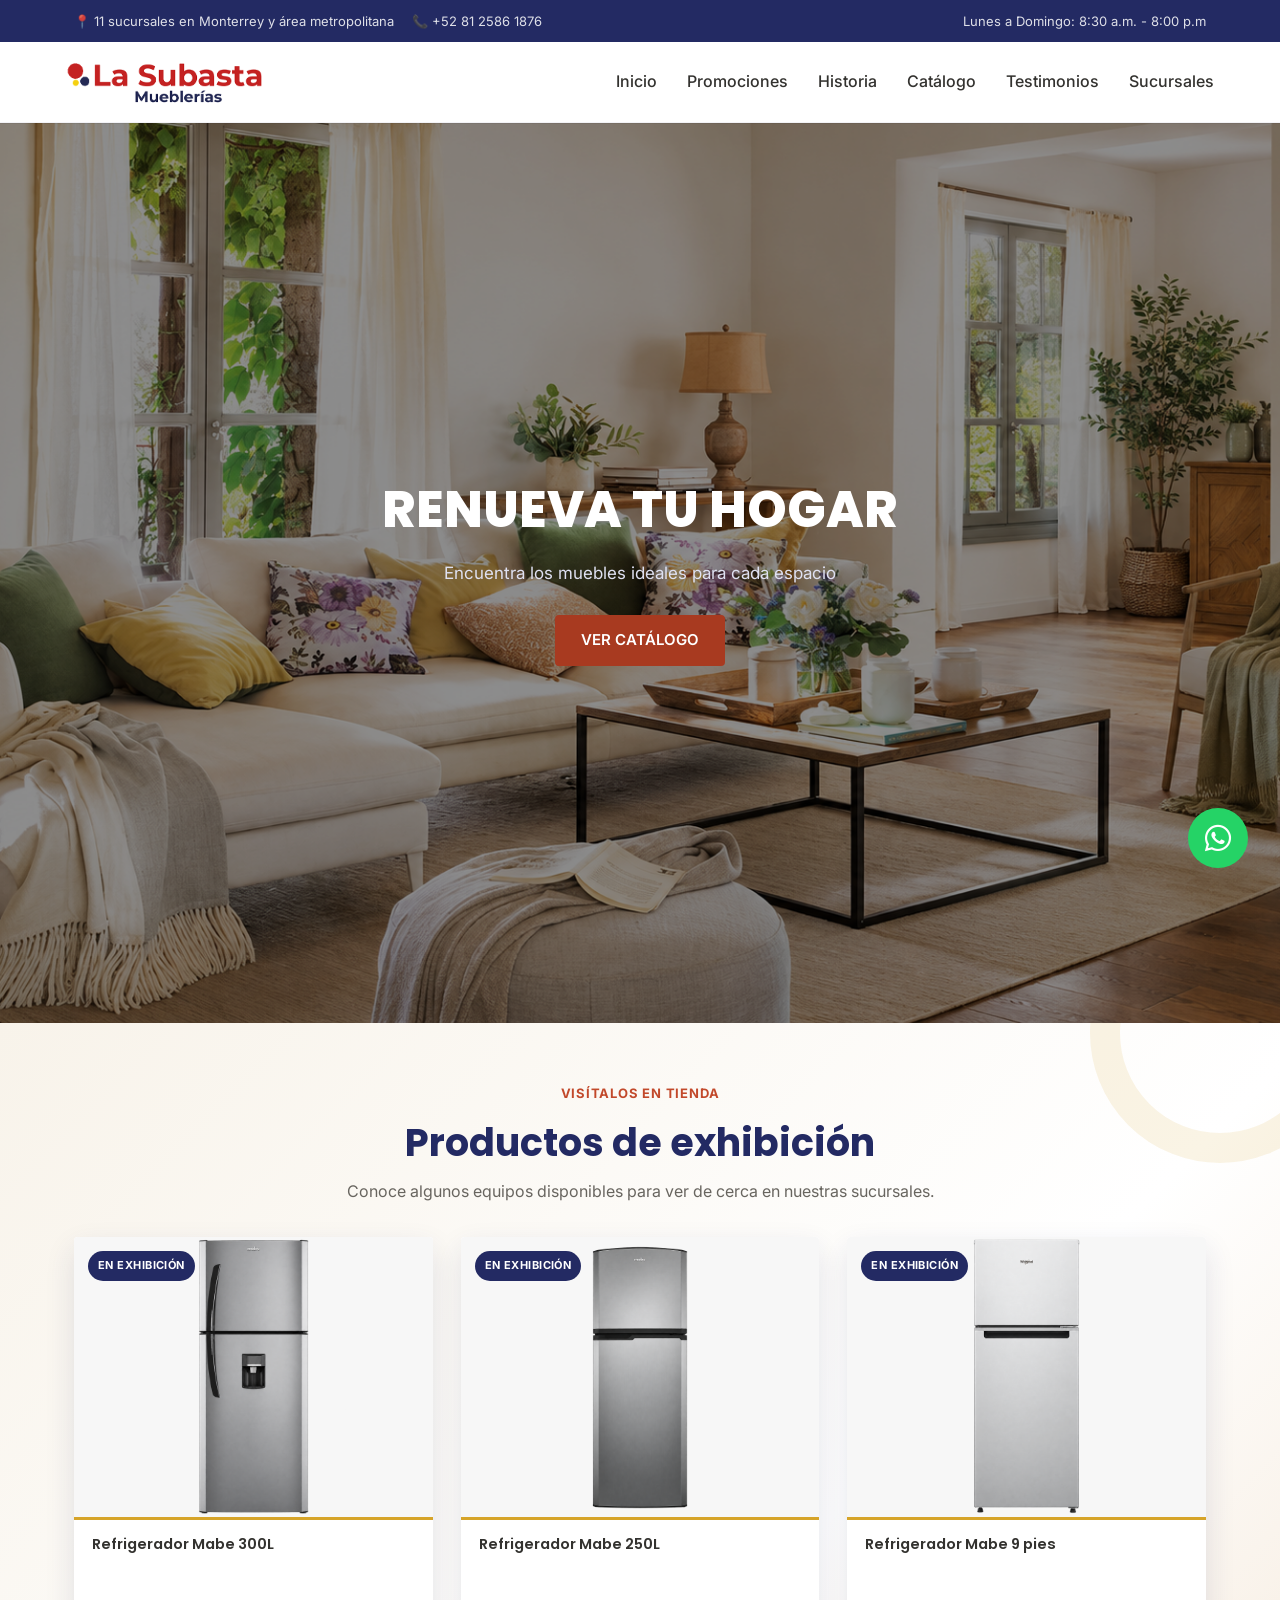
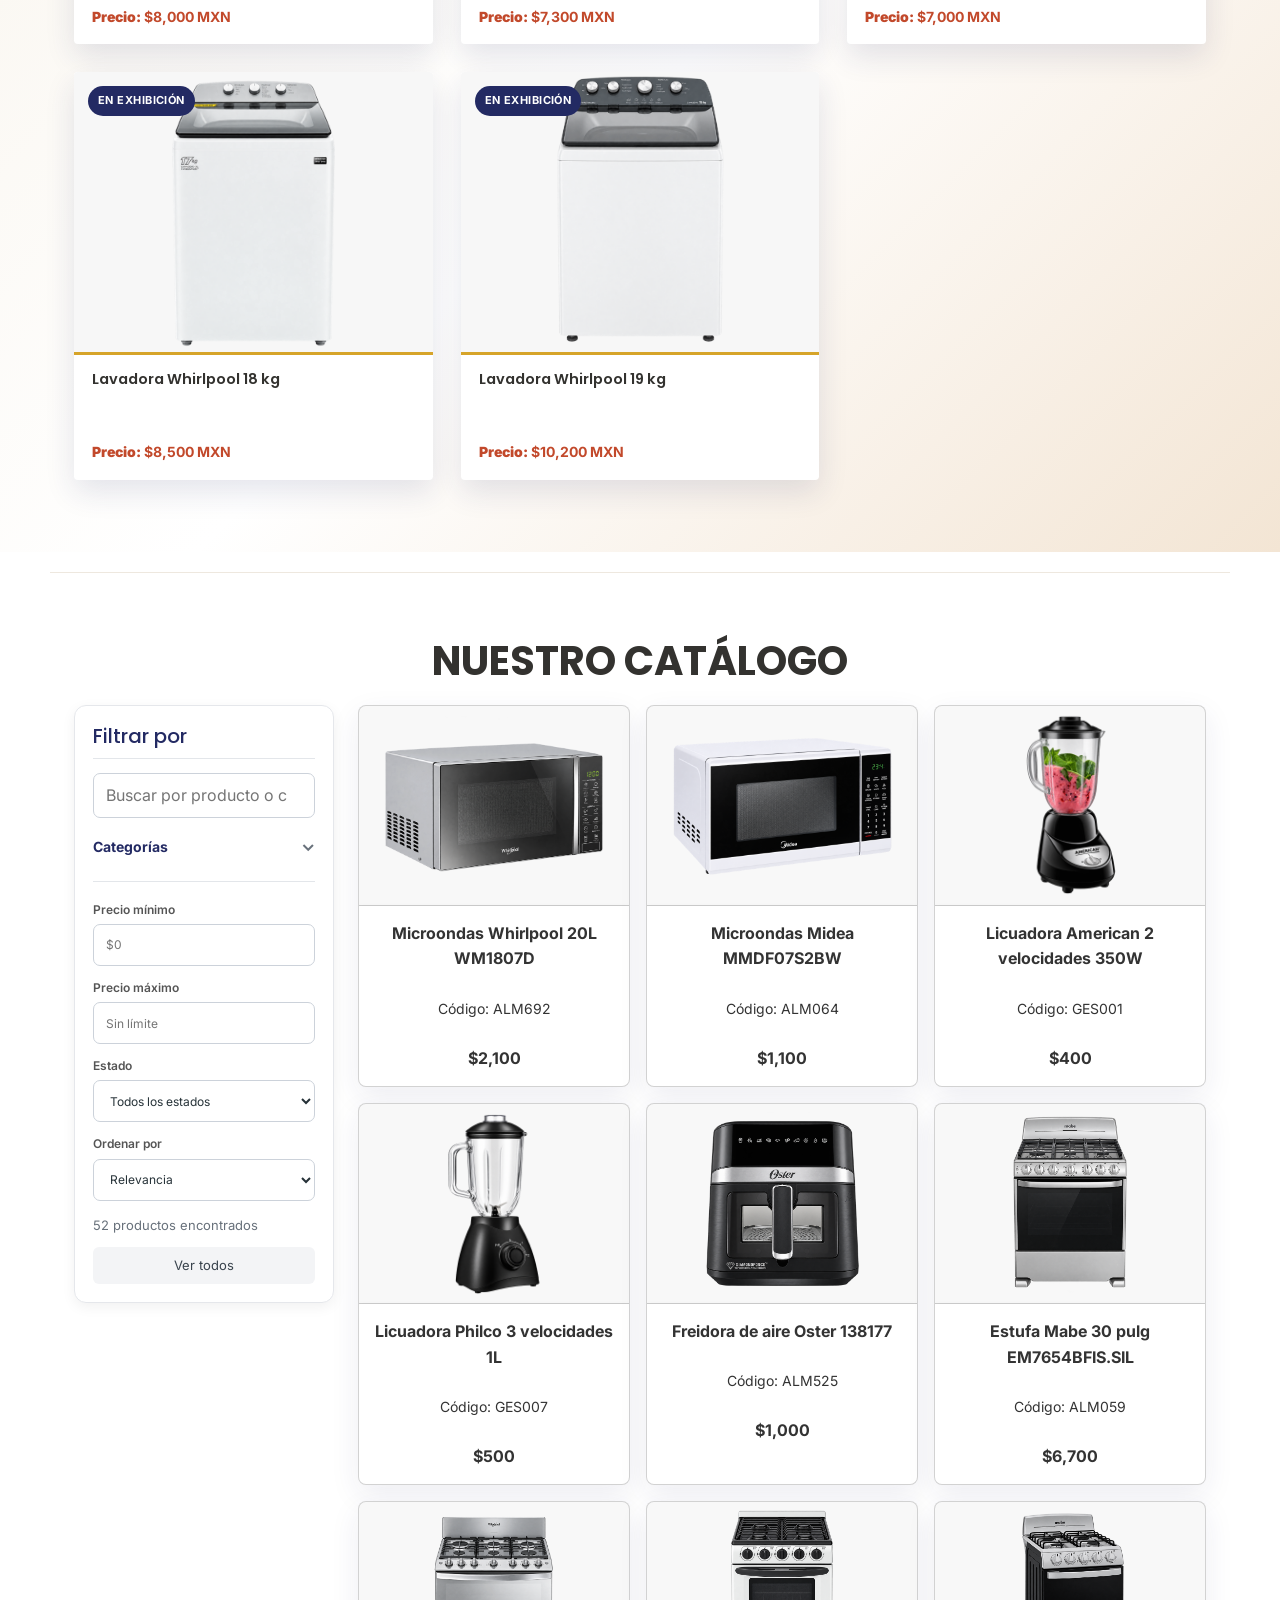
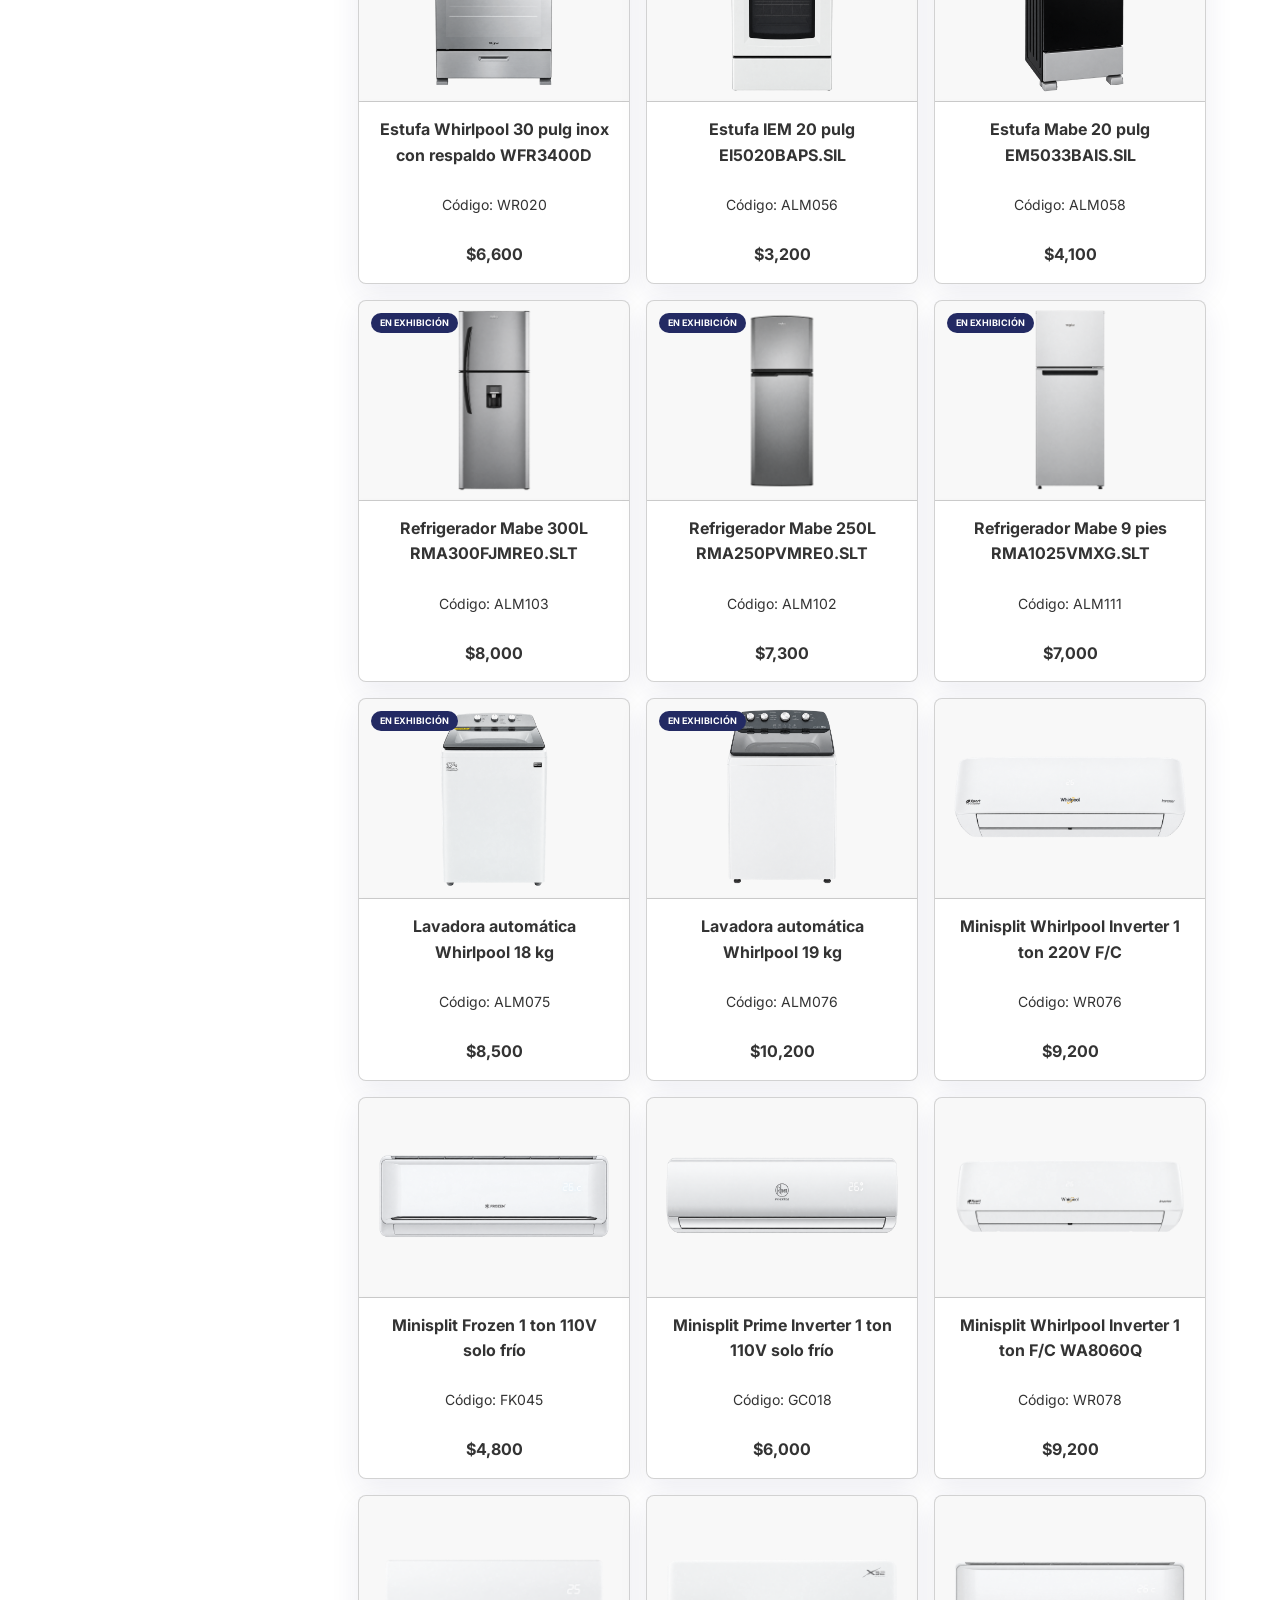
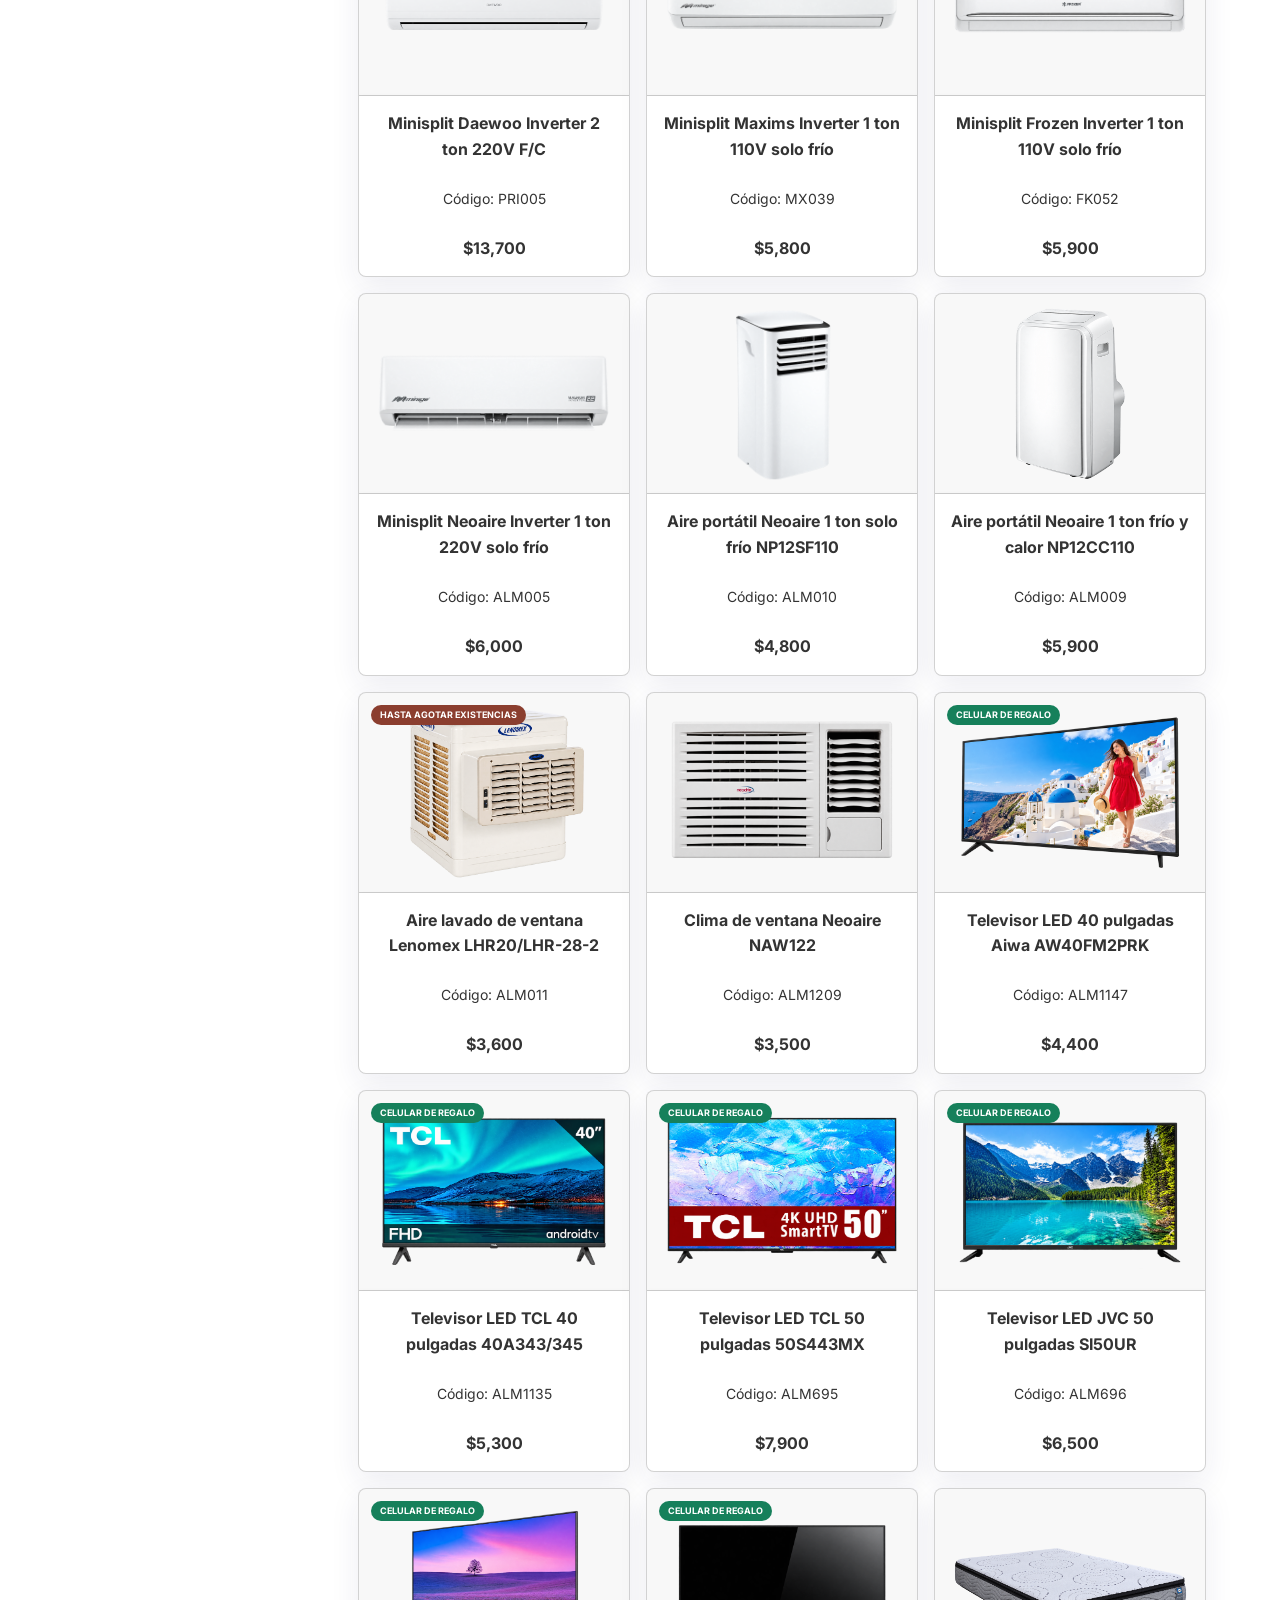
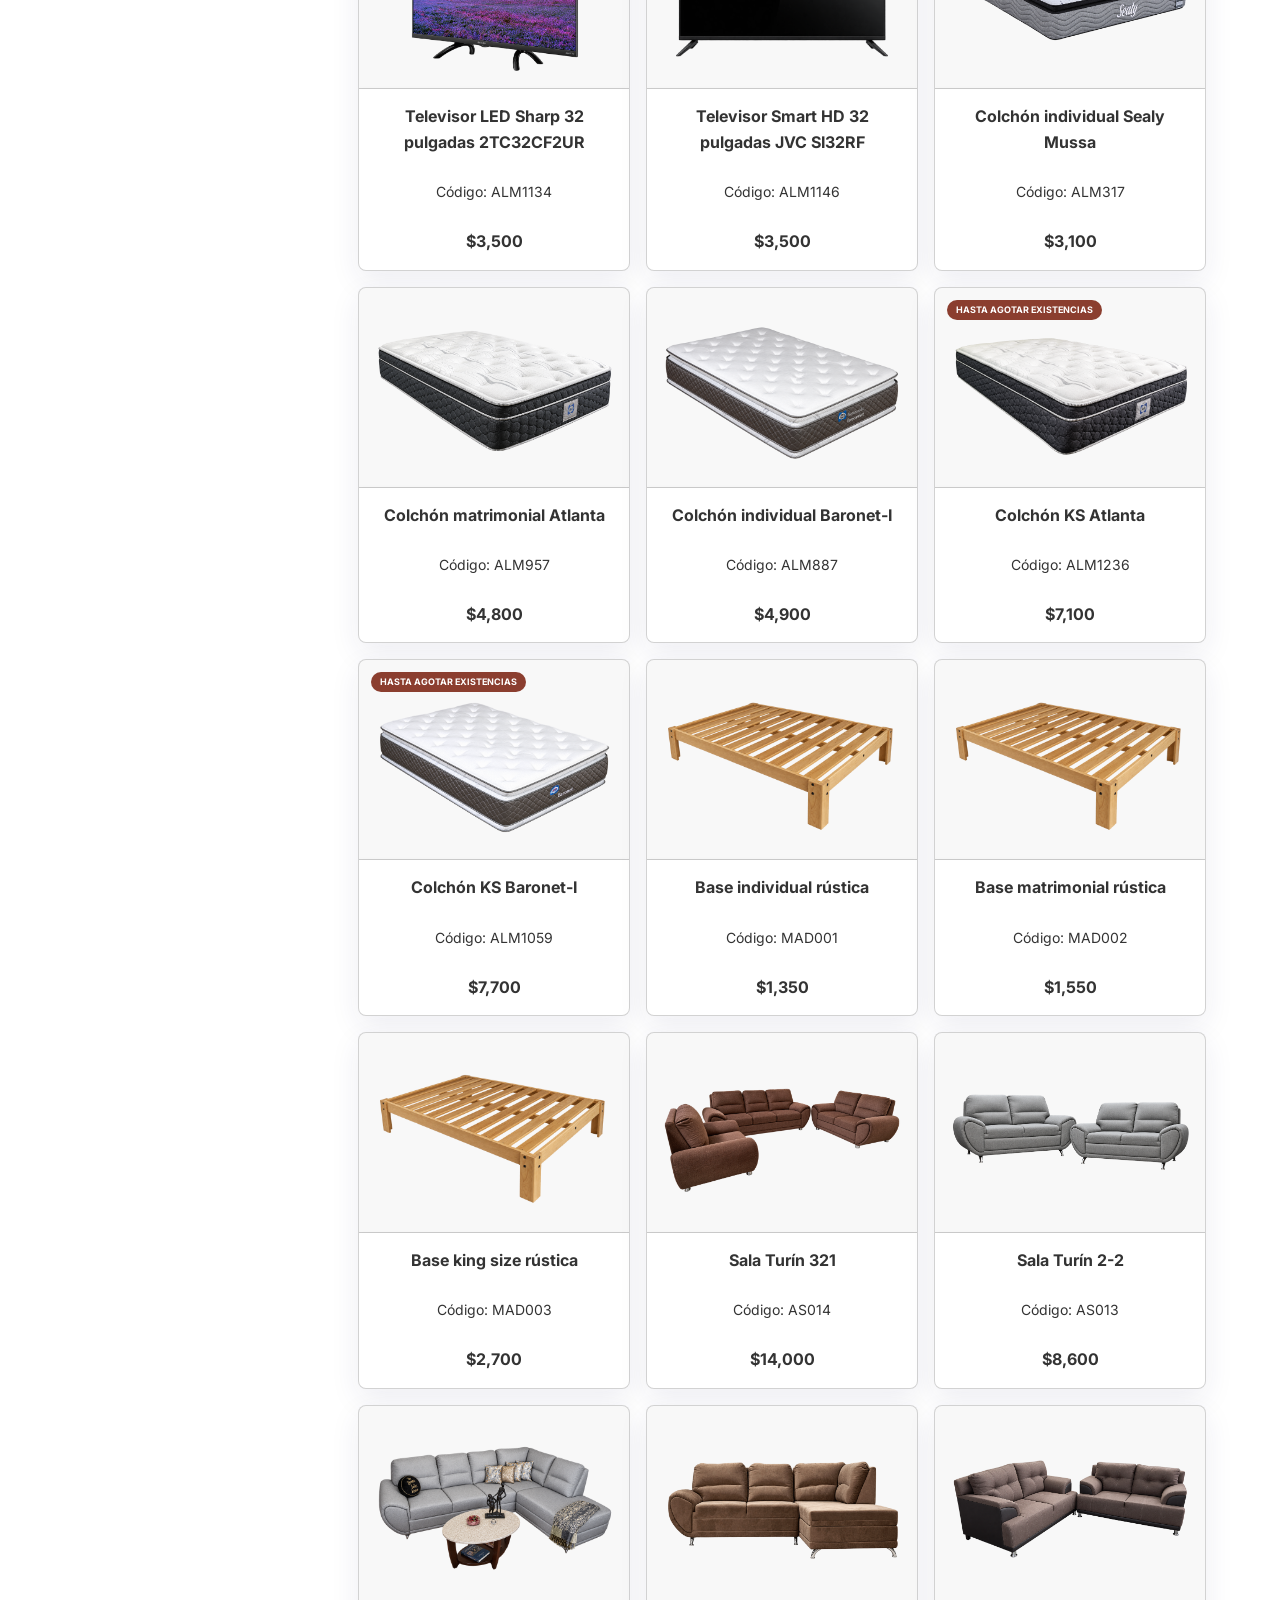
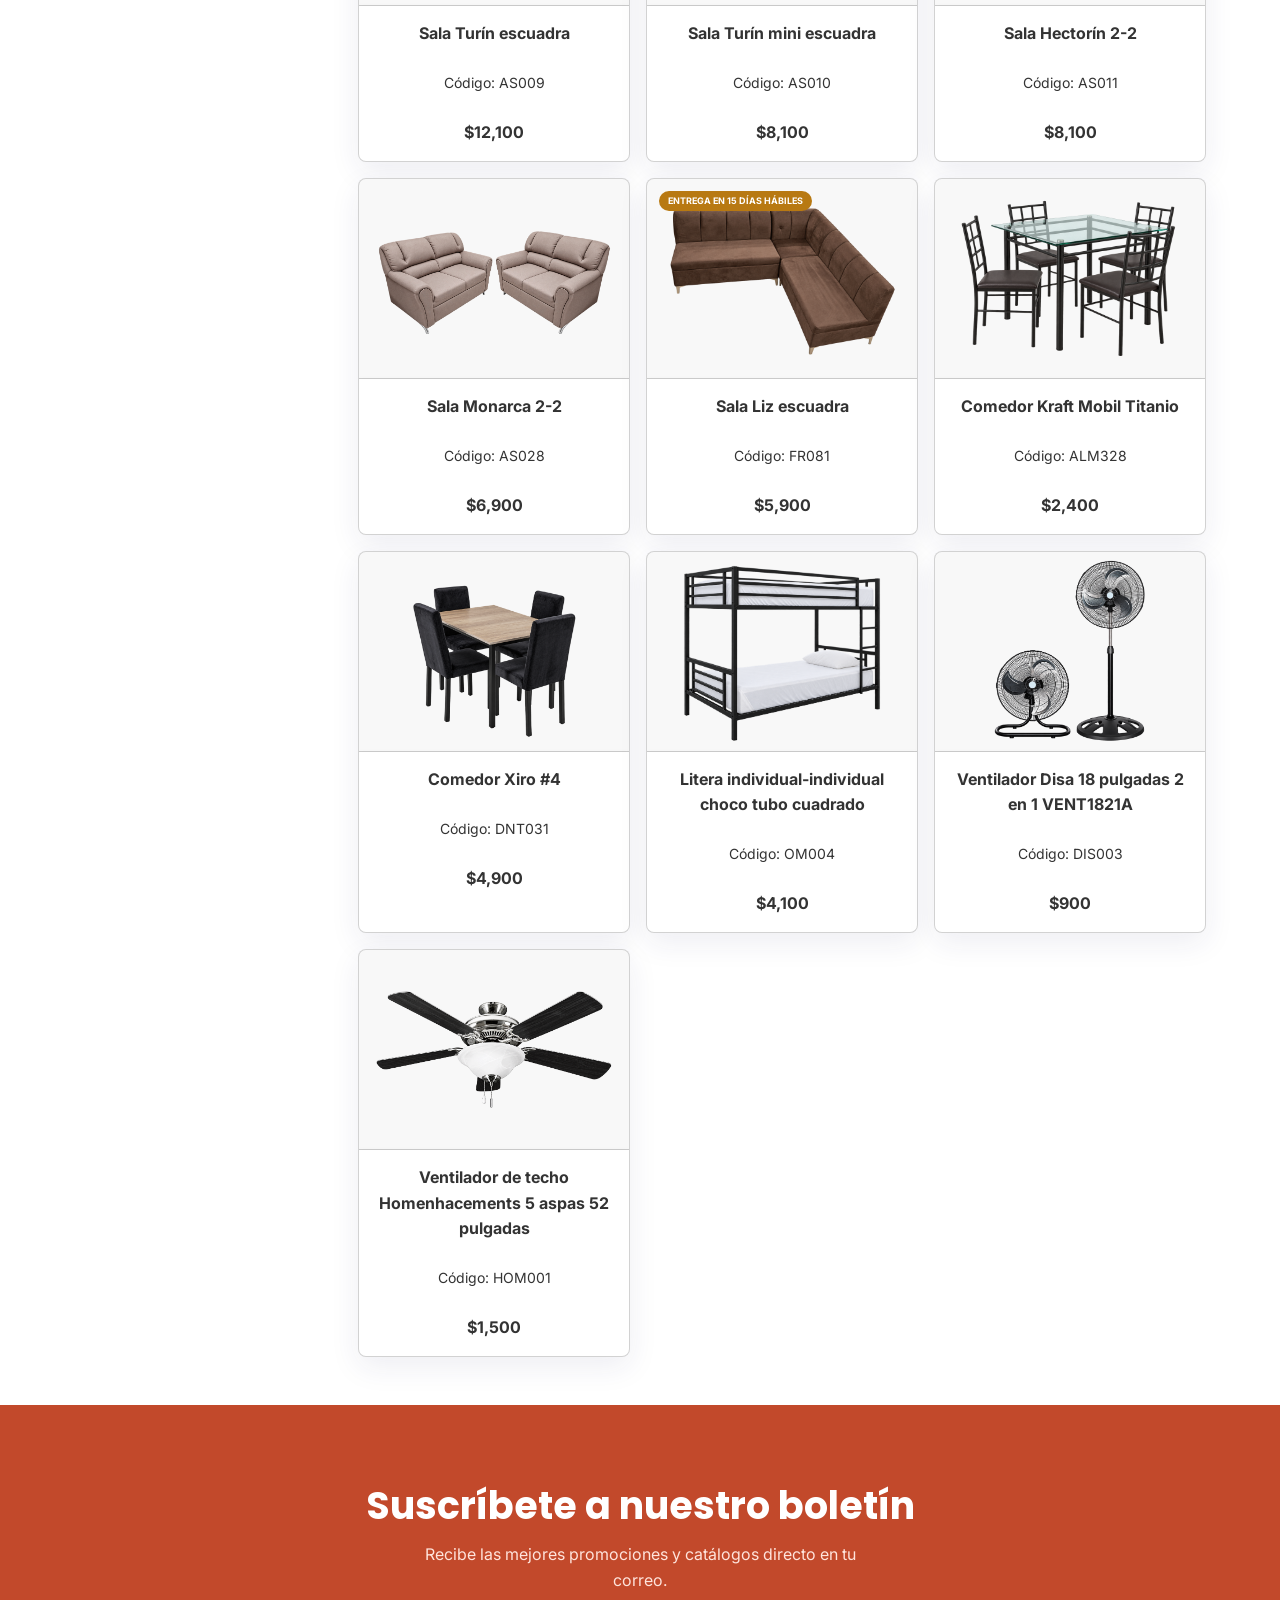
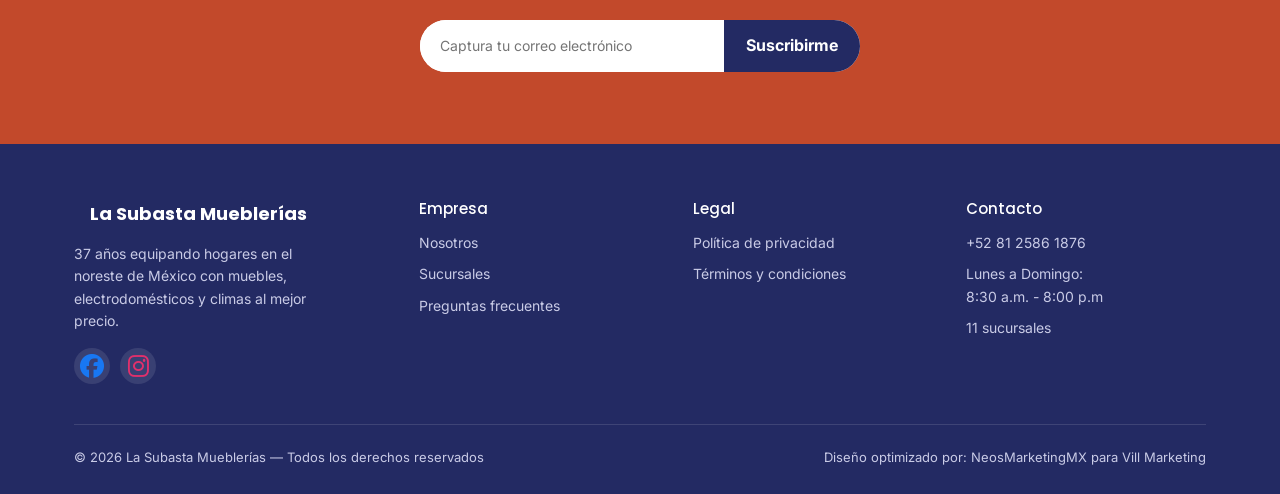
==== commit 712301ac: "Add files via upload" ====
--- a/catalogo.html
+++ b/catalogo.html
@@ -1270,8 +1270,9 @@
             ["Colchones y bases", "ALM887", "Colch\u00f3n individual Baronet-I", 4900, "COLCHON KS BARONET-I INDIVIDUAL.png"],
             ["Colchones y bases", "ALM1236", "Colch\u00f3n KS Atlanta", 7100, "COLCHON KS ATLANTA.png"],
             ["Colchones y bases", "ALM1059", "Colch\u00f3n KS Baronet-I", 7700, "COLCHON KS BARONET-I.png"],
-            ["Colchones y bases", "MAD001", "Base individual r\u00fastica", 1250, "BASE RUSTICA.png"],
-            ["Colchones y bases", "MAD002", "Base matrimonial r\u00fastica", 1450, "BASE RUSTICA.png"],
+            ["Colchones y bases", "MAD001", "Base individual r\u00fastica", 1350, "BASE RUSTICA.png"],
+            ["Colchones y bases", "MAD002", "Base matrimonial r\u00fastica", 1550, "BASE RUSTICA.png"],
+            ["Colchones y bases", "MAD003", "Base king size r\u00fastica", 2700, "BASE RUSTICA.png"],
             ["Salas", "AS014", "Sala Tur\u00edn 321", 14000, "SALA TURIN 321.png"],
             ["Salas", "AS013", "Sala Tur\u00edn 2-2", 8600, "SALA TURIN 2-2.png"],
             ["Salas", "AS009", "Sala Tur\u00edn escuadra", 12100, "SALA TURIN ESCUADRA.png"],
@@ -1326,6 +1327,7 @@
             ALM1059: ["Colchón king size Baronet-I, el de mayor tamaño y confort del catálogo.", ["Medida king size", "Acolchado grueso", "Soporte reforzado"]],
             MAD001: ["Base de madera para colchón individual, estilo rústico. Estructura sencilla y resistente, sin cabecera.", ["Madera maciza", "Medida individual", "Sin cabecera"]],
             MAD002: ["Base de madera para colchón matrimonial, estilo rústico. Estructura resistente y espaciosa para la cama principal.", ["Madera maciza", "Medida matrimonial", "Sin cabecera"]],
+            MAD003: ["Base de madera para colchón king size, estilo rústico. Estructura amplia y resistente para una cama de mayor tamaño.", ["Madera maciza", "Medida king size", "Sin cabecera"]],
             AS014: ["Sala de tres piezas: sillón de 3 plazas, uno de 2 y uno individual. La opción más completa para sala grande.", ["3 piezas (3-2-1)", "Tapizado en tela", "Patas cromadas"]],
             AS013: ["Dos love seats de la línea Turín. Acomodo flexible para sala mediana.", ["2 piezas de 2 plazas", "Tapizado en tela", "Patas cromadas"]],
             AS009: ["Sala en escuadra de la línea Turín, con chaise longue. Aprovecha la esquina y sienta a más gente en el mismo espacio.", ["Formato en escuadra", "Con chaise longue", "Tapizado en tela"]],
